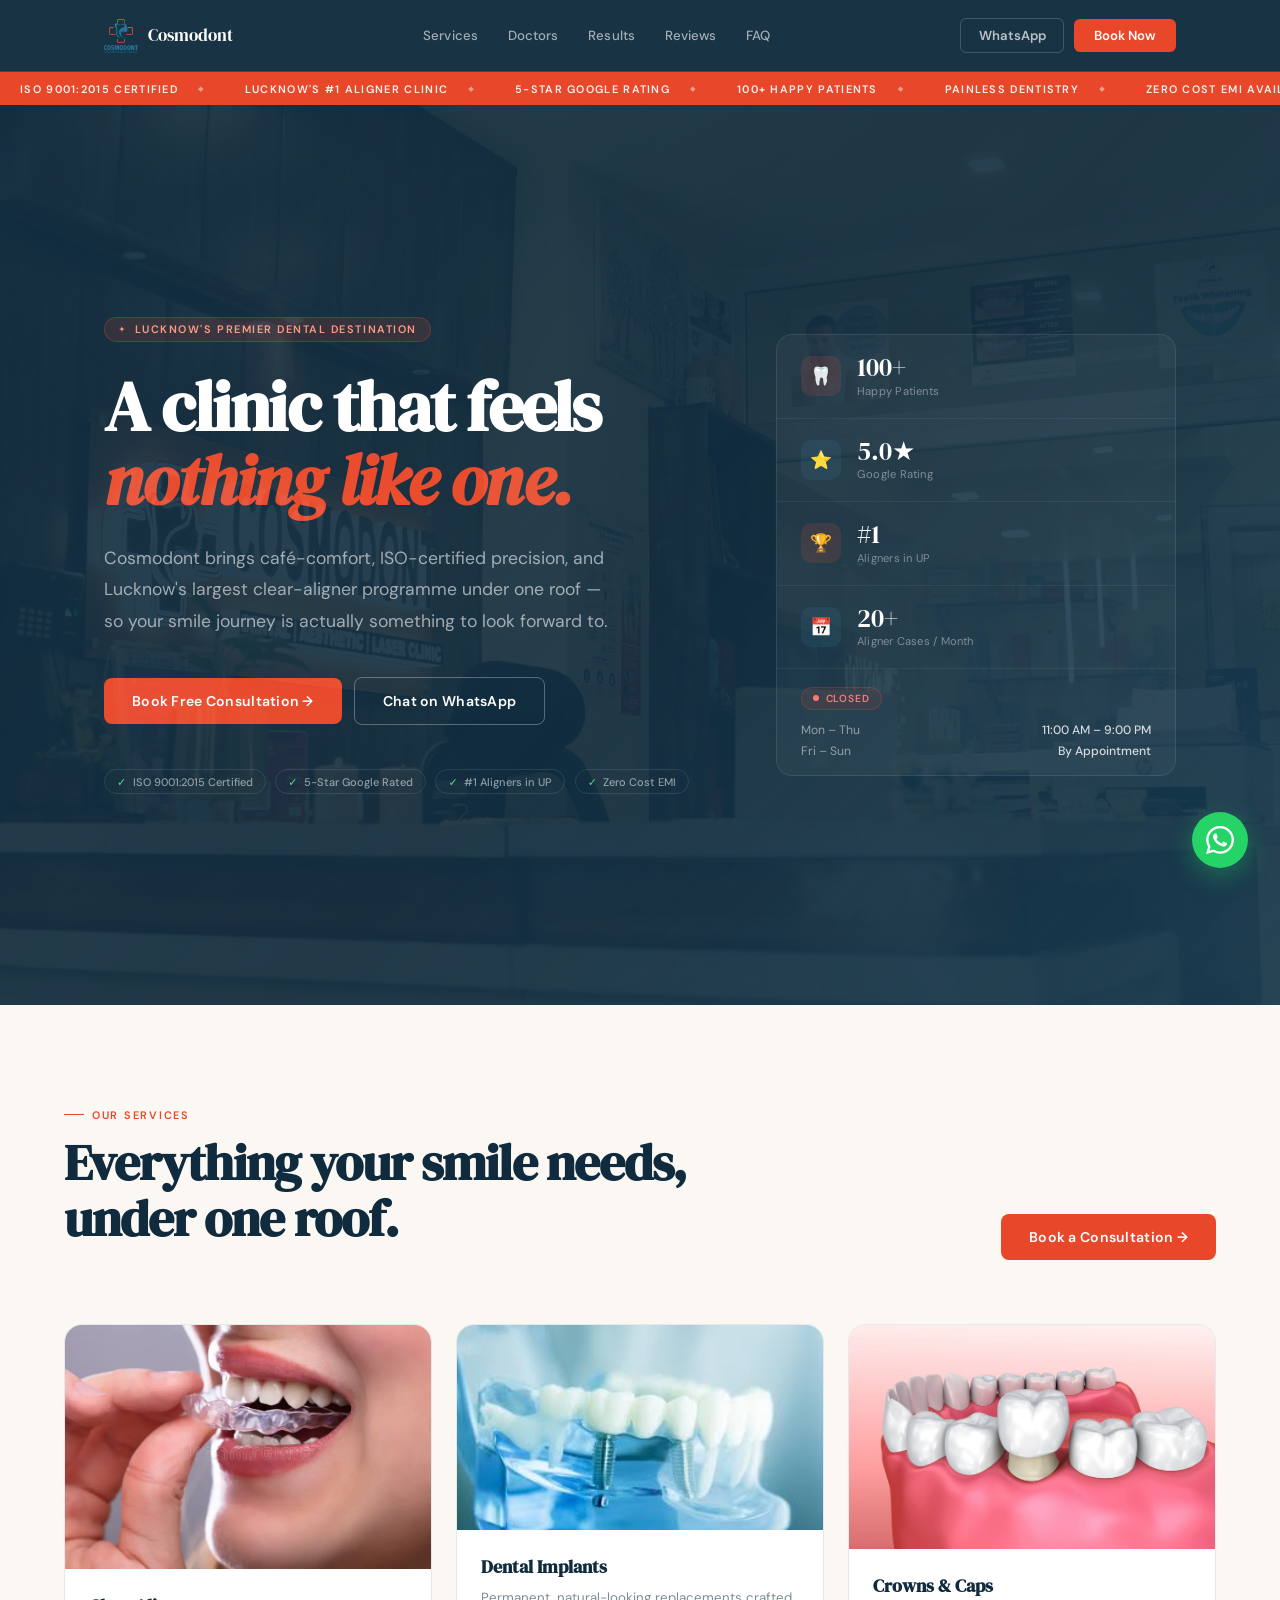
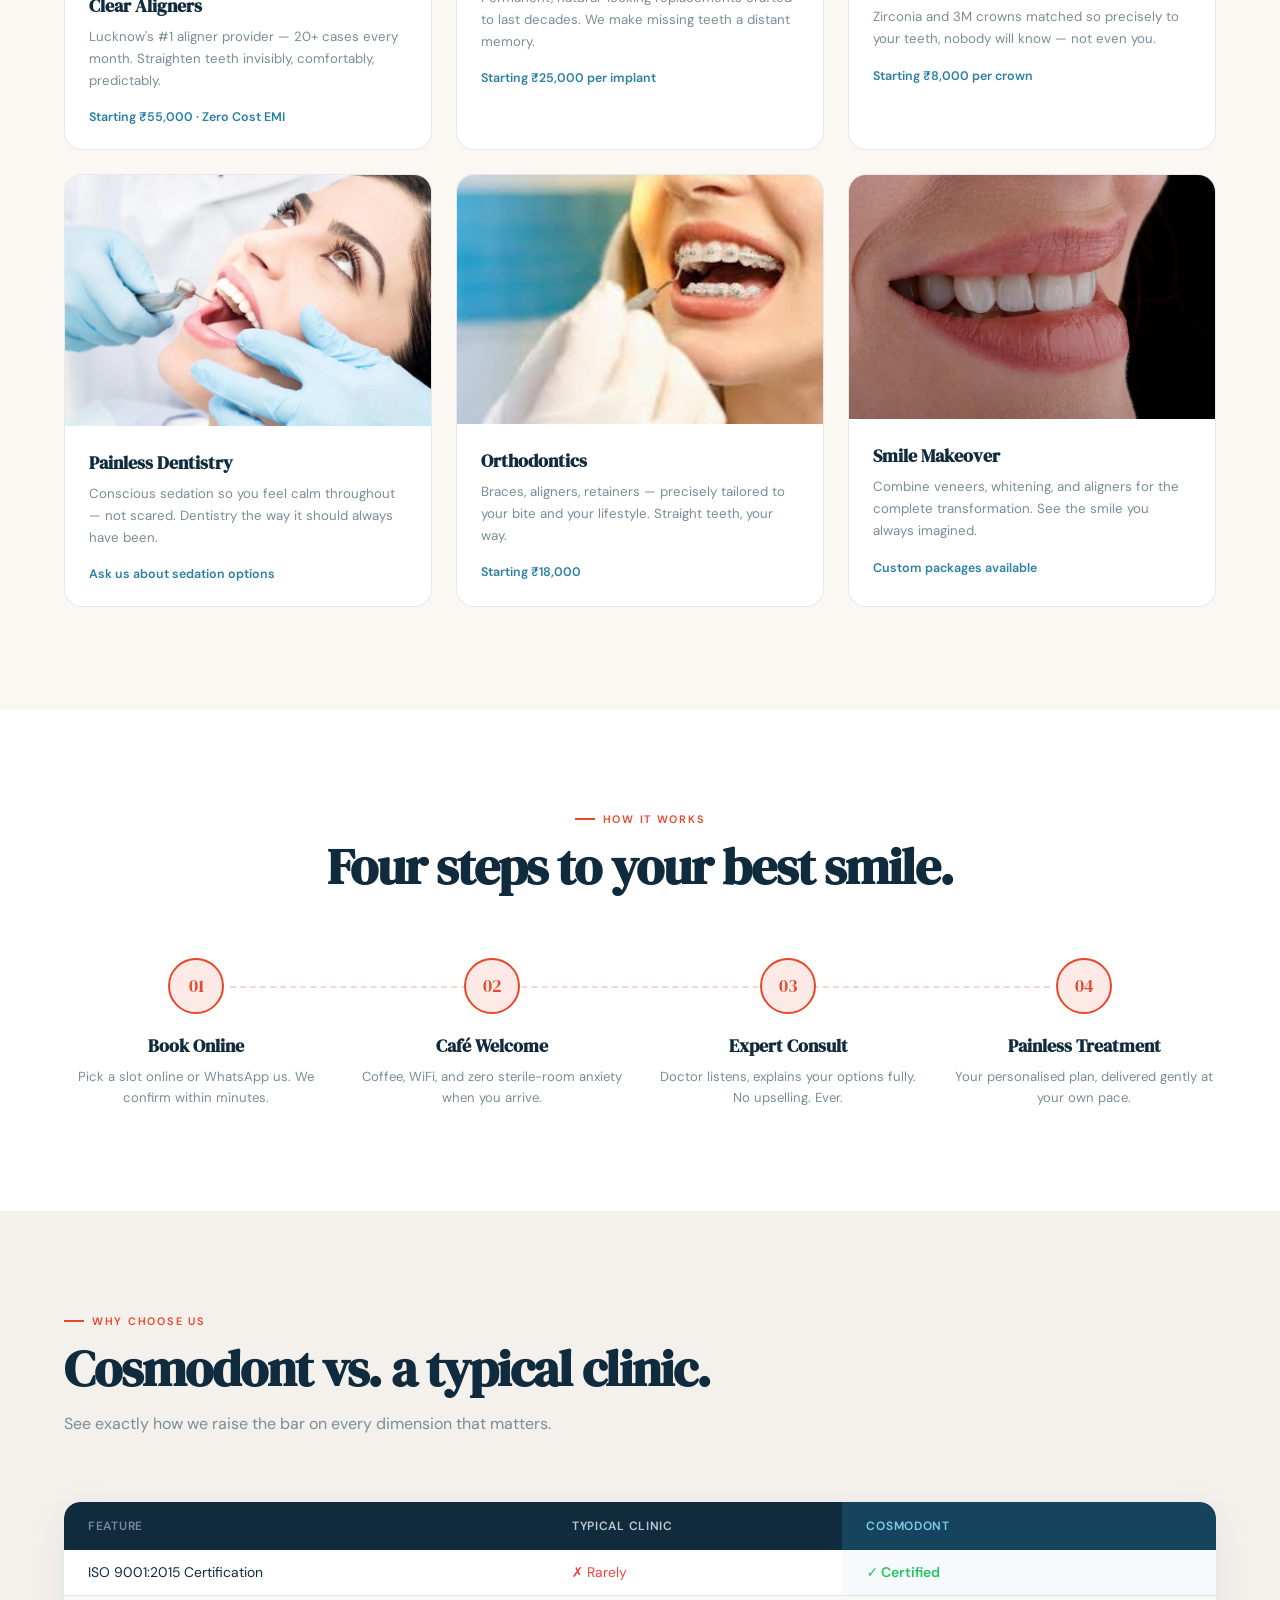
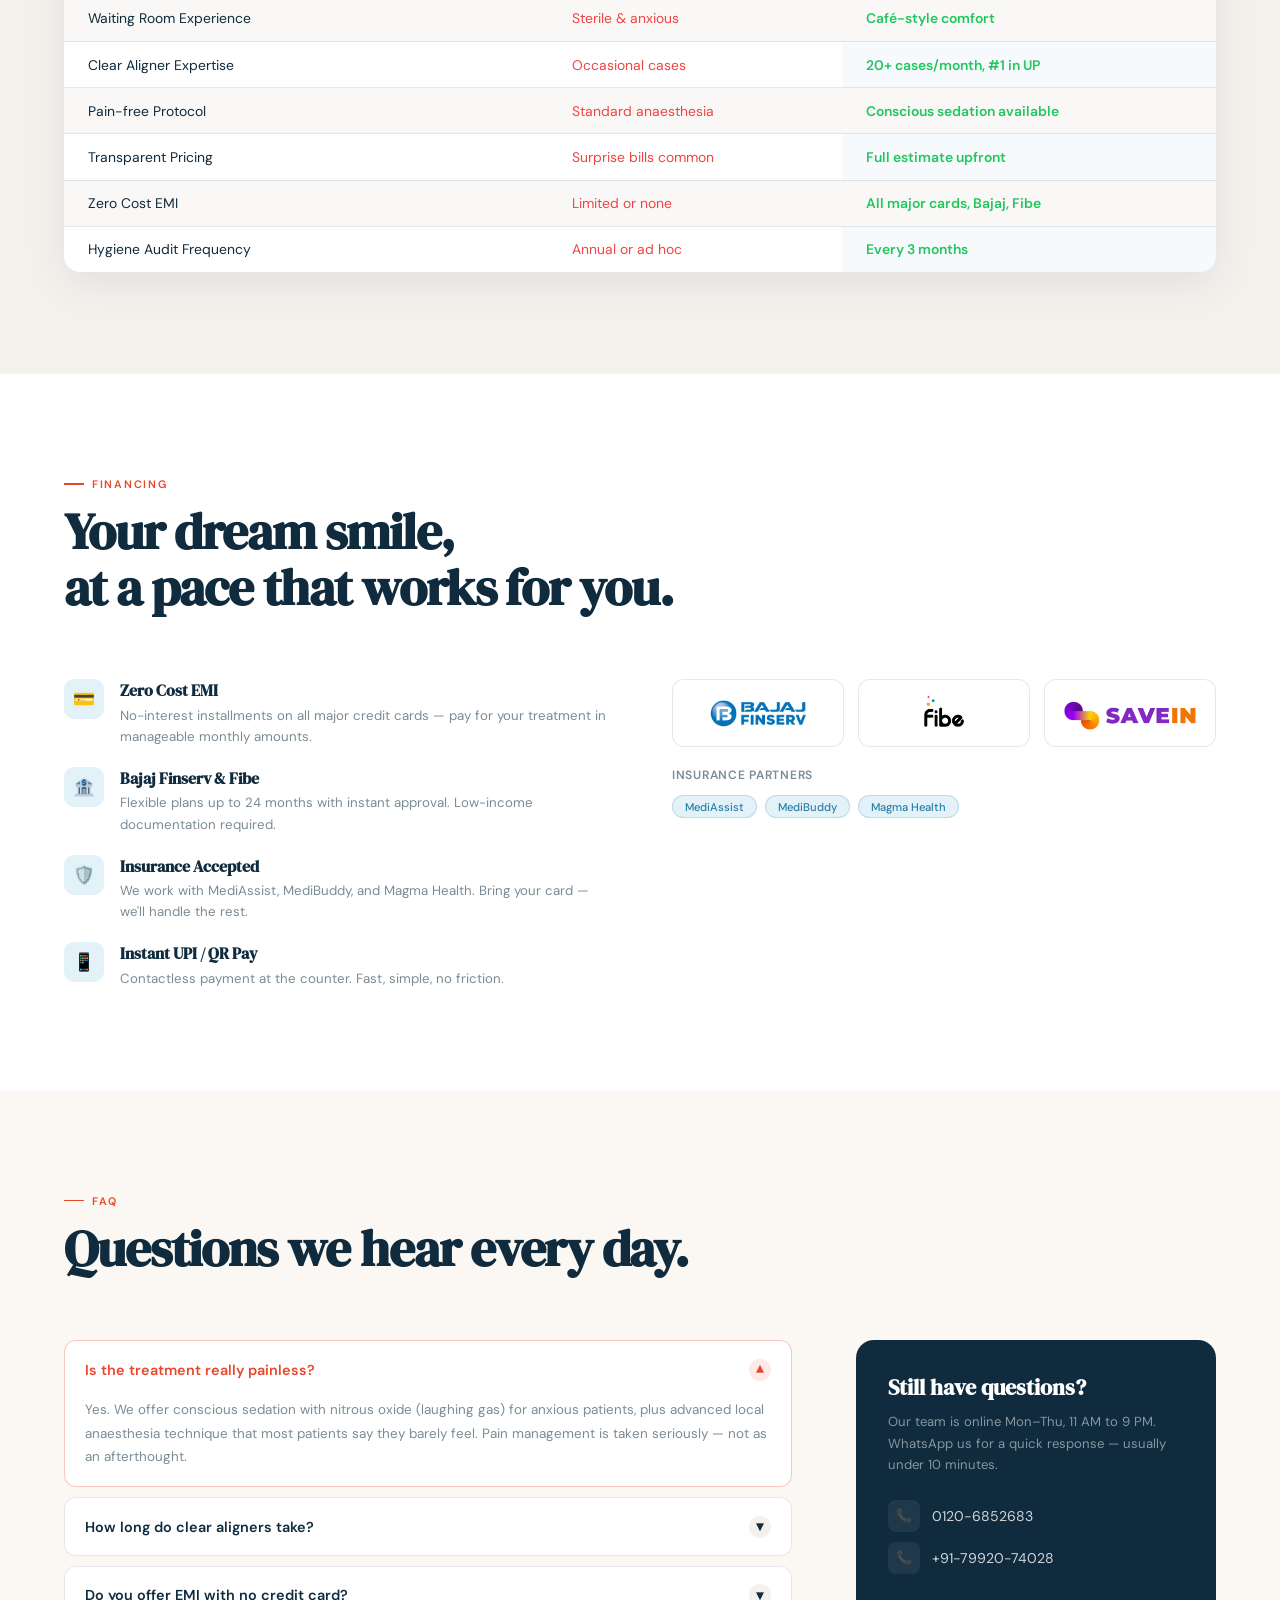
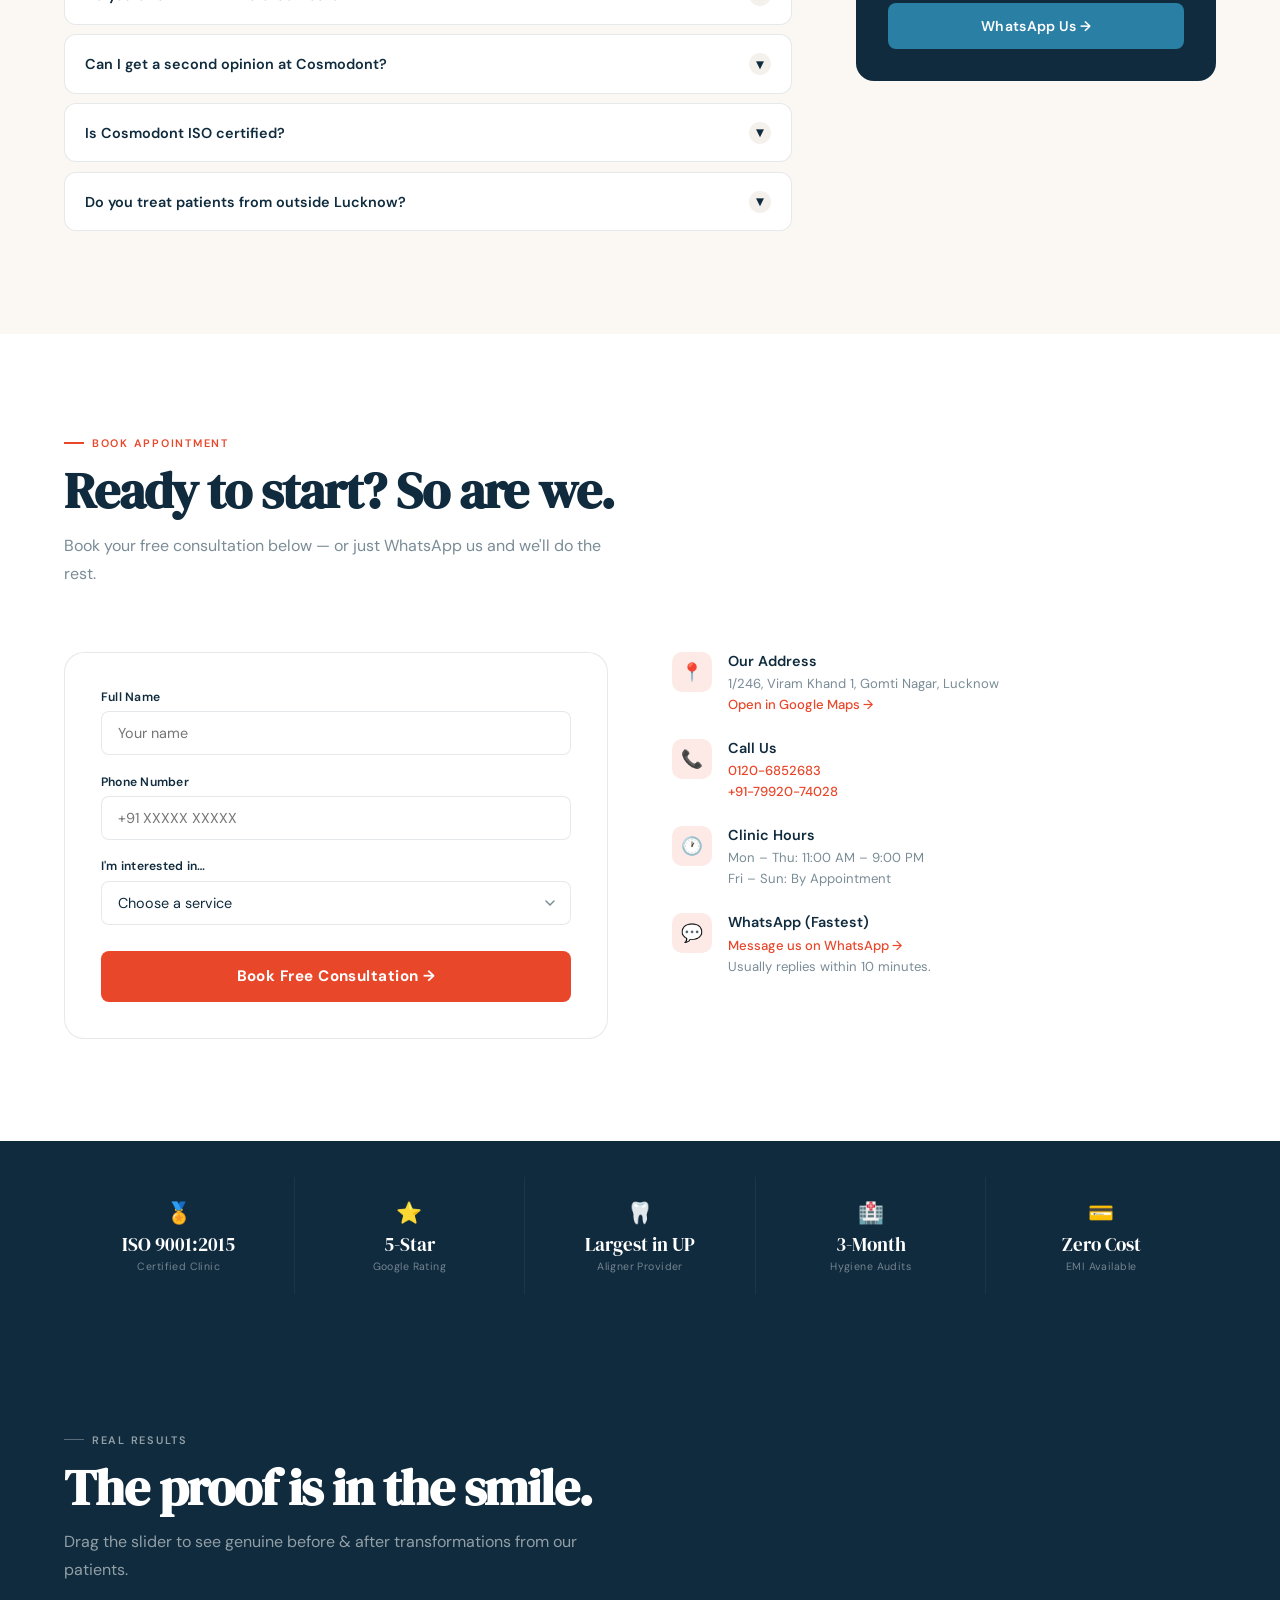
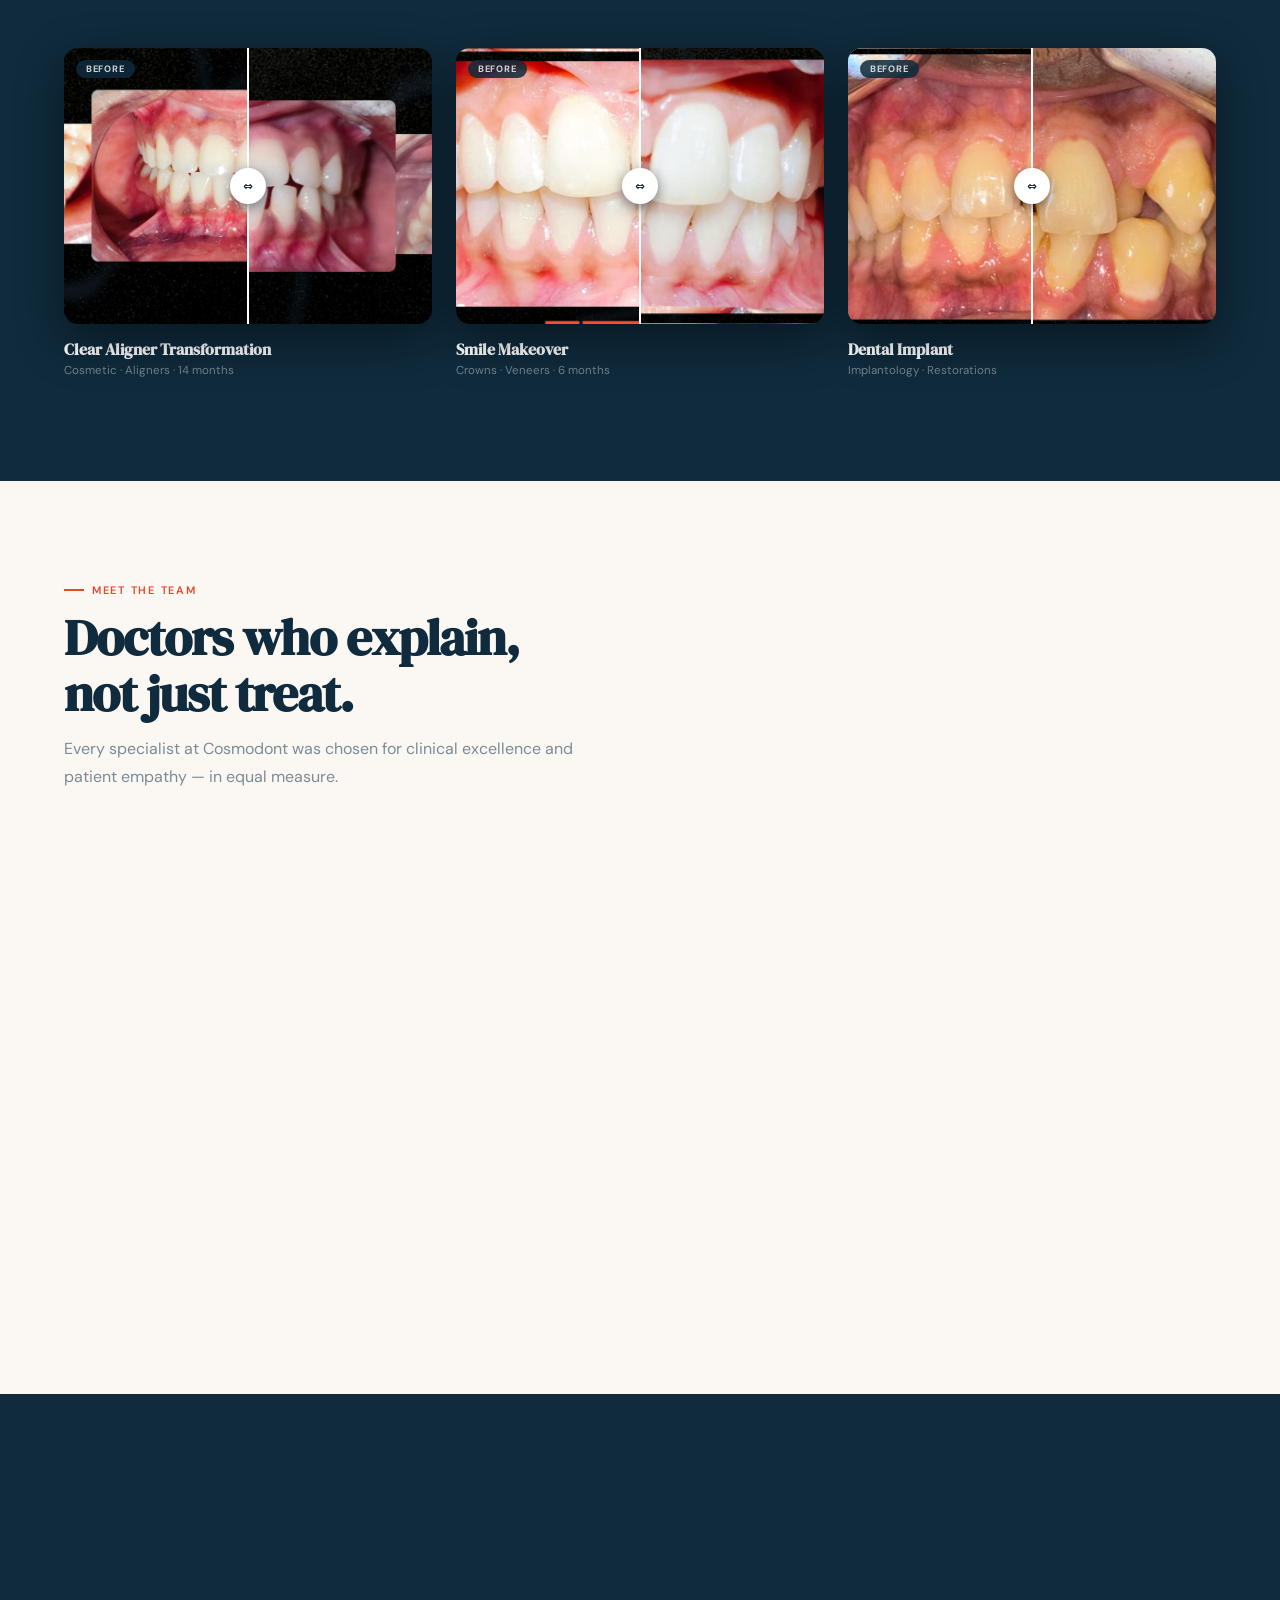
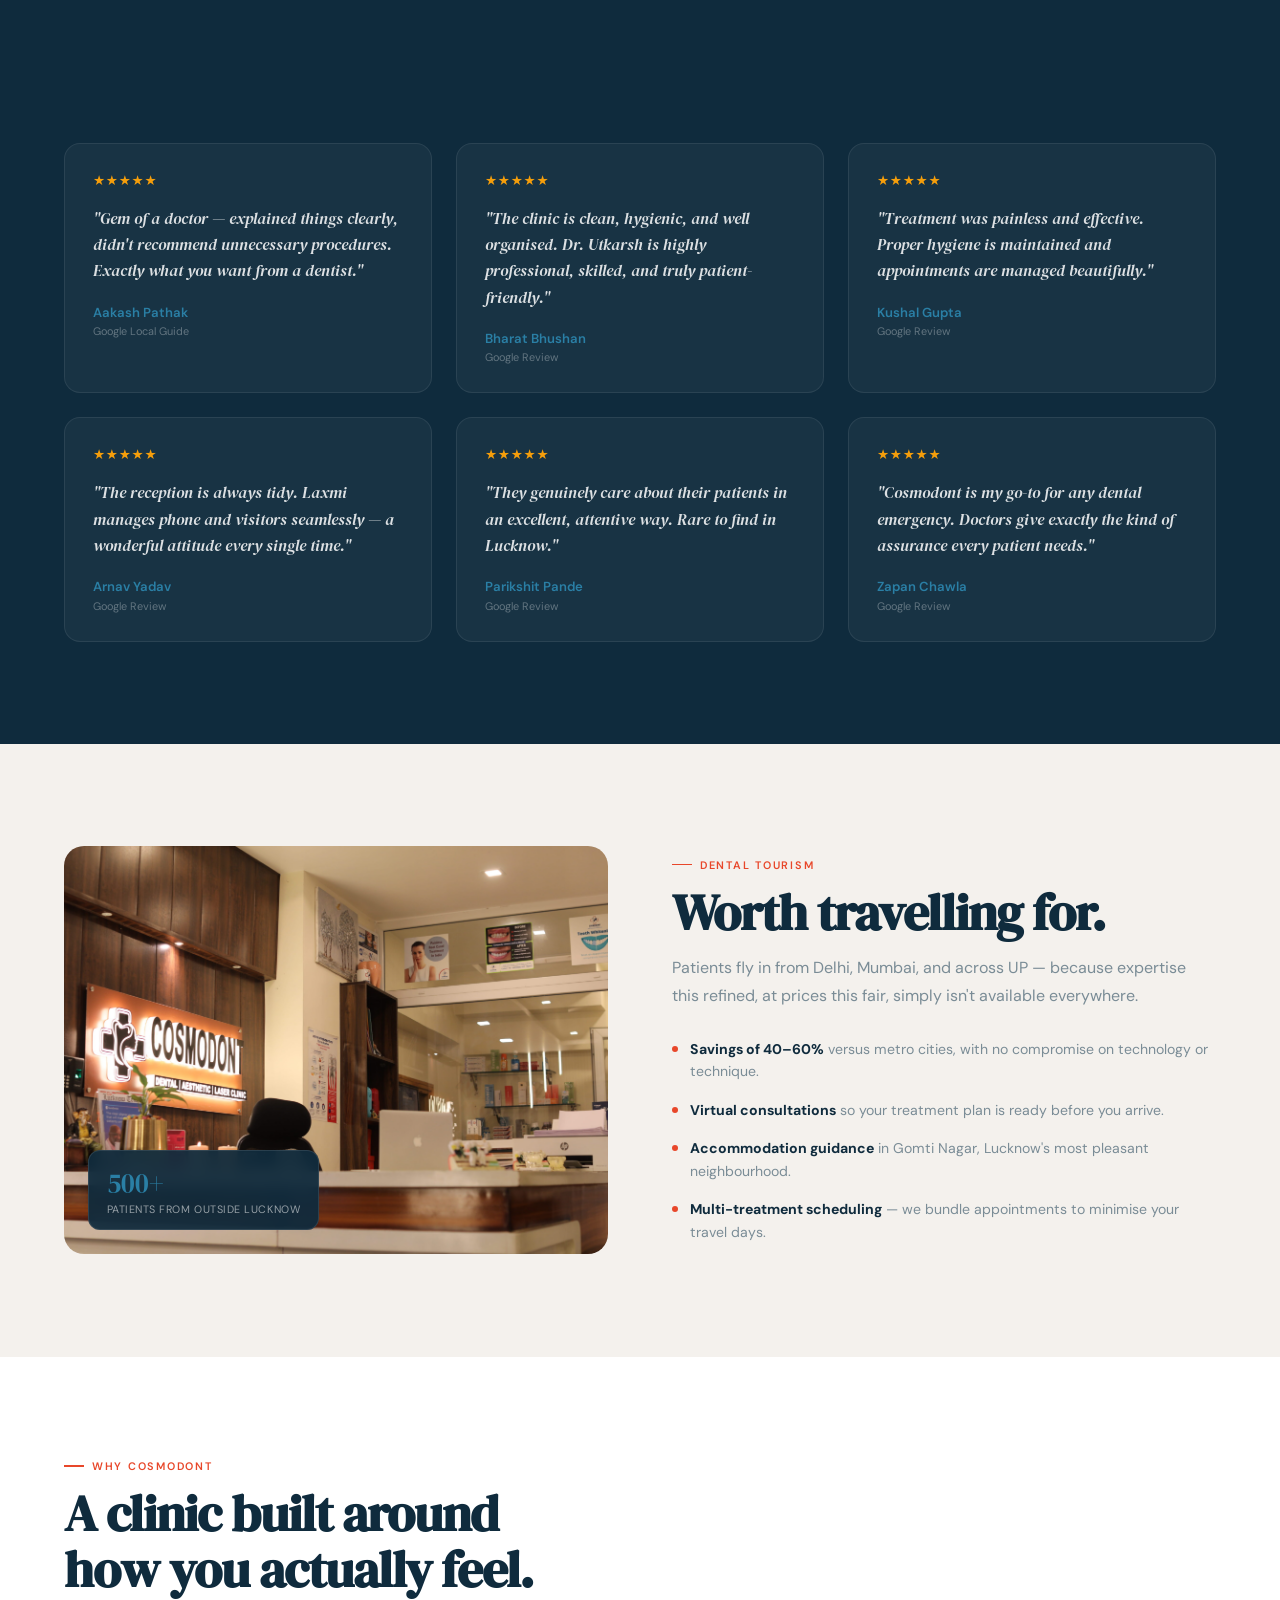
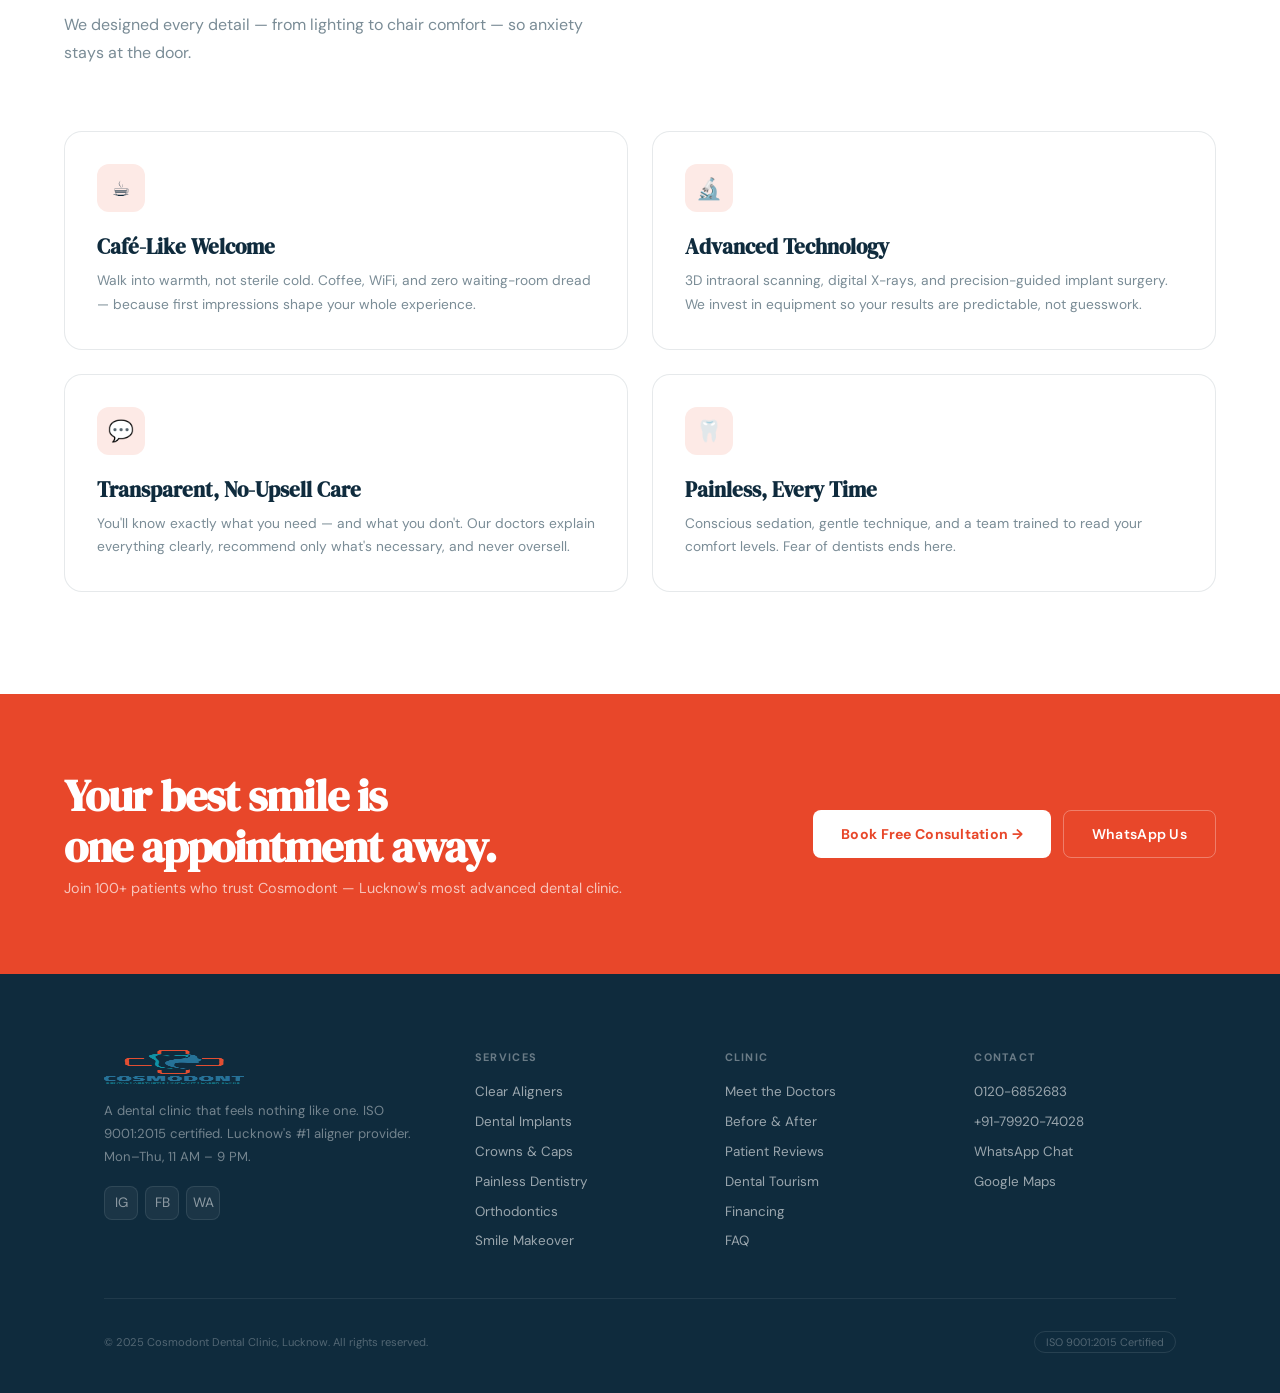
==== bleeding-edge/index.html @ f10790e2 "feat: add bleeding edge theme option" ====
<!DOCTYPE html>
<html lang="en">
<head>
<meta charset="UTF-8">
<meta name="viewport" content="width=device-width, initial-scale=1.0">
<title>Cosmodont Dental Clinic — Premium Dental Care, Lucknow</title>
<meta name="description" content="Cosmodont Dental Clinic — Lucknow's #1 clear aligner provider. ISO 9001:2015 certified. Book a painless consultation today.">

<link rel="preconnect" href="https://fonts.googleapis.com">
<link rel="preconnect" href="https://fonts.gstatic.com" crossorigin>
<link href="https://fonts.googleapis.com/css2?family=DM+Serif+Display:ital@0;1&family=DM+Sans:ital,opsz,wght@0,9..40,300;0,9..40,400;0,9..40,500;0,9..40,600;0,9..40,700;1,9..40,400&display=swap" rel="stylesheet">

<style>
/* ═══════════════════════════════════════════════
   BLEEDING EDGE — CSS Design System
   Colors: Navy #0F2B3D · Red #E8472A · Teal #2A7FA5
   Fonts: DM Serif Display + DM Sans
   ═══════════════════════════════════════════════ */

/* ── Variables ───────────────────────────────── */
:root {
  --red:         #E8472A;
  --teal:        #2A7FA5;
  --navy:        #0F2B3D;
  --red-light:   #FDEAE6;
  --teal-light:  #E3F2F8;
  --white:       #FFFFFF;
  --cream:       #FBF8F4;
  --off:         #F4F1ED;
  --muted:       #7A8C96;
  --border:      rgba(15,43,61,0.1);
  --border-w:    rgba(255,255,255,0.12);

  --font-display: "DM Serif Display", Georgia, serif;
  --font-body:    "DM Sans", system-ui, sans-serif;

  --nav-h:    72px;
  --pad-x:    clamp(1.5rem, 5vw, 4.5rem);
  --pad-y:    clamp(4rem, 8vw, 7rem);
  --content:  1200px;
  --ease:     cubic-bezier(0.4, 0, 0.2, 1);
  --spring:   cubic-bezier(0.34, 1.56, 0.64, 1);
}

/* ── Reset ───────────────────────────────────── */
*, *::before, *::after { margin: 0; padding: 0; box-sizing: border-box; }
html { font-size: 16px; scroll-behavior: smooth; }
body {
  font-family: var(--font-body);
  color: var(--navy);
  background: var(--white);
  -webkit-font-smoothing: antialiased;
  -moz-osx-font-smoothing: grayscale;
  overflow-x: hidden;
}
img { max-width: 100%; height: auto; display: block; }
a { text-decoration: none; color: inherit; }
button { font-family: inherit; cursor: pointer; border: none; background: none; }
ul { list-style: none; }

/* ── Loader ──────────────────────────────────── */
#loader {
  position: fixed; inset: 0; z-index: 9999;
  background: var(--navy);
  display: flex; flex-direction: column; align-items: center; justify-content: center; gap: 1.5rem;
  transition: opacity 0.6s var(--ease), transform 0.6s var(--ease);
}
#loader.out { opacity: 0; transform: scale(0.96); pointer-events: none; }
.loader-logo { height: 52px; width: auto; }
.loader-progress {
  width: 140px; height: 2px;
  background: rgba(255,255,255,0.08); border-radius: 99px; overflow: hidden;
}
.loader-bar {
  height: 100%; width: 0; border-radius: 99px;
  background: linear-gradient(90deg, var(--teal), var(--red));
  animation: loaderFill 1.1s var(--ease) forwards;
}
.loader-text {
  font-size: 0.72rem; font-weight: 500; letter-spacing: 0.18em;
  text-transform: uppercase; color: rgba(255,255,255,0.35);
}
@keyframes loaderFill { to { width: 100%; } }

/* ── Custom Cursor (desktop only) ────────────── */
.cursor {
  width: 20px; height: 20px; border: 2px solid var(--red); border-radius: 50%;
  position: fixed; pointer-events: none; z-index: 10000;
  transform: translate(-50%,-50%);
  transition: width 0.2s, height 0.2s, background 0.2s, border-color 0.2s;
}
.cursor-dot {
  width: 4px; height: 4px; background: var(--red); border-radius: 50%;
  position: fixed; pointer-events: none; z-index: 10001;
  transform: translate(-50%,-50%); transition: transform 0.1s;
}
@media (hover: none) { .cursor, .cursor-dot { display: none; } }

/* ── Nav ─────────────────────────────────────── */
#navbar {
  position: fixed; top: 0; left: 0; right: 0; z-index: 1000;
  height: var(--nav-h);
  background: rgba(15,43,61,0.96);
  backdrop-filter: blur(16px); -webkit-backdrop-filter: blur(16px);
  border-bottom: 1px solid var(--border-w);
  transition: box-shadow 0.3s var(--ease);
}
#navbar.scrolled { box-shadow: 0 8px 32px rgba(15,43,61,0.4); }
.nav-inner {
  max-width: var(--content); margin: 0 auto;
  height: 100%; padding: 0 var(--pad-x);
  display: flex; align-items: center; justify-content: space-between; gap: 2rem;
}
.nav-logo { display: flex; align-items: center; gap: 0.65rem; flex-shrink: 0; }
.nav-logo img { height: 34px; width: auto; }
.nav-logo-name { font-family: var(--font-display); font-size: 1.05rem; color: var(--white); }
.nav-links { display: flex; align-items: center; gap: 0.15rem; }
.nav-links a {
  font-size: 0.83rem; font-weight: 500; color: rgba(255,255,255,0.6);
  padding: 0.45rem 0.85rem; border-radius: 6px; letter-spacing: 0.01em;
  transition: color 0.2s, background 0.2s;
}
.nav-links a:hover { color: var(--white); background: rgba(255,255,255,0.07); }
.nav-actions { display: flex; align-items: center; gap: 0.6rem; flex-shrink: 0; }
.btn-ghost-nav {
  font-size: 0.82rem; font-weight: 600; color: rgba(255,255,255,0.7);
  padding: 0.48rem 1.1rem; border-radius: 6px;
  border: 1px solid rgba(255,255,255,0.18);
  transition: color 0.2s, background 0.2s;
}
.btn-ghost-nav:hover { color: var(--white); background: rgba(255,255,255,0.07); }
.btn-red-nav {
  font-size: 0.82rem; font-weight: 600; color: var(--white);
  padding: 0.48rem 1.25rem; border-radius: 6px;
  background: var(--red); transition: background 0.2s, transform 0.2s;
}
.btn-red-nav:hover { background: #d63d22; transform: translateY(-1px); }
.nav-burger {
  display: none; flex-direction: column; gap: 5px; padding: 6px; border-radius: 6px;
  cursor: pointer; transition: background 0.2s;
}
.nav-burger:hover { background: rgba(255,255,255,0.07); }
.nav-burger span {
  display: block; width: 22px; height: 2px; background: var(--white);
  border-radius: 99px; transition: transform 0.3s, opacity 0.3s;
}
/* Mobile nav overlay */
#nav-overlay {
  display: none; position: fixed; inset: 0; z-index: 998;
  background: var(--navy); flex-direction: column;
  align-items: center; justify-content: center; gap: 1.75rem;
  opacity: 0; transition: opacity 0.3s;
}
#nav-overlay.open { display: flex; opacity: 1; }
#nav-overlay a {
  font-family: var(--font-display); font-size: 2rem; color: rgba(255,255,255,0.8);
  transition: color 0.2s;
}
#nav-overlay a:hover { color: var(--red); }
#nav-overlay-close {
  margin-top: 0.5rem; color: rgba(255,255,255,0.35);
  font-size: 1.5rem; cursor: pointer; transition: color 0.2s;
}
#nav-overlay-close:hover { color: var(--white); }

/* ── Marquee ─────────────────────────────────── */
.marquee-strip {
  background: var(--red); padding: 0.6rem 0; overflow: hidden;
  margin-top: var(--nav-h);
}
.marquee-track {
  display: flex; white-space: nowrap;
  animation: marqueeScroll 32s linear infinite;
}
.marquee-track:hover { animation-play-state: paused; }
.marquee-item {
  display: inline-flex; align-items: center; gap: 1.25rem;
  padding: 0 1.25rem;
  font-size: 0.68rem; font-weight: 600; letter-spacing: 0.12em;
  text-transform: uppercase; color: rgba(255,255,255,0.92);
}
.marquee-item::after { content: '◆'; font-size: 0.45rem; opacity: 0.5; }
@keyframes marqueeScroll {
  from { transform: translateX(0); }
  to   { transform: translateX(-50%); }
}

/* ── Section helpers ─────────────────────────── */
.section { padding: var(--pad-y) var(--pad-x); }
.section-bg-cream  { background: var(--cream); }
.section-bg-off    { background: var(--off); }
.section-bg-navy   { background: var(--navy); }
.inner { max-width: var(--content); margin: 0 auto; }
.eyebrow {
  font-size: 0.68rem; font-weight: 600; letter-spacing: 0.16em;
  text-transform: uppercase; color: var(--red);
  display: flex; align-items: center; gap: 0.5rem; margin-bottom: 0.75rem;
}
.eyebrow::before { content: ''; display: block; width: 20px; height: 1.5px; background: var(--red); }
.eyebrow-white { color: rgba(255,255,255,0.55); }
.eyebrow-white::before { background: rgba(255,255,255,0.3); }
.section-h2 {
  font-family: var(--font-display);
  font-size: clamp(2rem, 4vw, 3.25rem);
  line-height: 1.1; letter-spacing: -0.02em; color: var(--navy);
  margin-bottom: 0.85rem;
}
.section-h2-white { color: var(--white); }
.section-sub {
  font-size: 1rem; color: var(--muted); line-height: 1.75; max-width: 560px;
}
.section-sub-white { color: rgba(255,255,255,0.55); }
.section-hd { margin-bottom: clamp(2.5rem, 5vw, 4rem); }
.section-hd-row {
  display: flex; align-items: flex-end; justify-content: space-between;
  gap: 2rem; margin-bottom: clamp(2.5rem, 5vw, 4rem);
}

/* ── Buttons ─────────────────────────────────── */
.btn {
  display: inline-flex; align-items: center; gap: 0.5rem;
  font-family: var(--font-body); font-size: 0.88rem;
  font-weight: 600; letter-spacing: 0.02em;
  padding: 0.875rem 1.75rem; border-radius: 8px; cursor: pointer;
  transition: all 0.25s var(--ease);
}
.btn-red  { background: var(--red); color: var(--white); }
.btn-red:hover  { background: #d63d22; transform: translateY(-2px); box-shadow: 0 12px 32px rgba(232,71,42,0.35); }
.btn-teal { background: var(--teal); color: var(--white); }
.btn-teal:hover { background: #236e91; transform: translateY(-2px); }
.btn-outline-w {
  border: 1.5px solid rgba(255,255,255,0.3); color: var(--white);
  background: transparent;
}
.btn-outline-w:hover { background: rgba(255,255,255,0.08); border-color: rgba(255,255,255,0.55); }
.btn-white { background: var(--white); color: var(--red); font-weight: 700; }
.btn-white:hover { background: var(--off); transform: translateY(-2px); }

/* ── Hero ────────────────────────────────────── */
.hero {
  min-height: 100vh; position: relative;
  background: var(--navy);
  display: flex; align-items: center; overflow: hidden;
}
.hero-video-wrap { position: absolute; inset: 0; overflow: hidden; }
.hero-overlay {
  position: absolute; inset: 0; z-index: 1; pointer-events: none;
  background: linear-gradient(135deg, rgba(15,43,61,0.95) 0%, rgba(15,43,61,0.7) 55%, rgba(42,127,165,0.15) 100%);
}
.hero-video-wrap video {
  position: absolute; inset: 0;
  width: 100%; height: 100%; object-fit: cover;
  z-index: 2;
  mix-blend-mode: screen;
  opacity: 0.10;
}
.hero-inner {
  max-width: var(--content); margin: 0 auto; width: 100%;
  padding: var(--pad-y) var(--pad-x);
  display: grid; grid-template-columns: 1fr 400px; gap: 4rem; align-items: center;
  position: relative; z-index: 1;
}
.hero-eyebrow {
  display: inline-flex; align-items: center; gap: 0.5rem;
  background: rgba(232,71,42,0.14); border: 1px solid rgba(232,71,42,0.3);
  color: #FF9680; font-size: 0.68rem; font-weight: 600;
  letter-spacing: 0.14em; text-transform: uppercase;
  padding: 0.28rem 0.85rem; border-radius: 99px; margin-bottom: 1.75rem;
}
.hero-eyebrow::before { content: '✦'; font-size: 0.5rem; }
.hero-h1 {
  font-family: var(--font-display);
  font-size: clamp(3rem, 5.5vw, 5.5rem);
  line-height: 1.06; letter-spacing: -0.025em; color: var(--white);
  margin-bottom: 1.5rem;
}
.hero-h1 em { font-style: italic; color: var(--red); }
.hero-sub {
  font-size: clamp(1rem, 1.4vw, 1.1rem); color: rgba(255,255,255,0.58);
  line-height: 1.78; margin-bottom: 2.5rem; max-width: 520px;
}
.hero-actions { display: flex; flex-wrap: wrap; gap: 0.75rem; align-items: center; margin-bottom: 2.75rem; }
.hero-trust { display: flex; flex-wrap: wrap; gap: 0.6rem; }
.trust-chip {
  display: inline-flex; align-items: center; gap: 0.4rem;
  font-size: 0.69rem; font-weight: 500; color: rgba(255,255,255,0.52);
  padding: 0.28rem 0.75rem; border: 1px solid rgba(255,255,255,0.1); border-radius: 99px;
}
.trust-chip::before { content: '✓'; color: #4ADE80; font-weight: 700; }

/* Hero stats panel */
.hero-panel {
  background: rgba(255,255,255,0.04); border: 1px solid rgba(255,255,255,0.09);
  border-radius: 16px; overflow: hidden; backdrop-filter: blur(10px);
}
.stat-row {
  display: flex; align-items: center; gap: 1rem;
  padding: 1.25rem 1.5rem; transition: background 0.25s;
}
.stat-row:hover { background: rgba(255,255,255,0.04); }
.stat-row + .stat-row { border-top: 1px solid rgba(255,255,255,0.06); }
.stat-icon {
  width: 40px; height: 40px; border-radius: 10px; flex-shrink: 0;
  display: flex; align-items: center; justify-content: center; font-size: 1.1rem;
}
.si-red  { background: rgba(232,71,42,0.14); }
.si-teal { background: rgba(42,127,165,0.14); }
.stat-val {
  font-family: var(--font-display); font-size: 1.6rem;
  color: var(--white); line-height: 1;
}
.stat-lbl { font-size: 0.7rem; color: rgba(255,255,255,0.42); letter-spacing: 0.02em; margin-top: 0.18rem; }

/* Open badge */
.open-badge {
  display: inline-flex; align-items: center; gap: 0.4rem;
  font-size: 0.64rem; font-weight: 600; letter-spacing: 0.08em; text-transform: uppercase;
  padding: 0.25rem 0.7rem; border-radius: 99px;
}
.open-badge.open   { background: rgba(74,222,128,0.1);  color: #4ADE80; border: 1px solid rgba(74,222,128,0.2); }
.open-badge.closed { background: rgba(232,71,42,0.1);   color: #F87171; border: 1px solid rgba(232,71,42,0.2); }
.badge-dot { width: 6px; height: 6px; border-radius: 50%; flex-shrink: 0; }
.open   .badge-dot { background: #4ADE80; animation: blink 1.4s ease infinite; }
.closed .badge-dot { background: #F87171; }
@keyframes blink { 0%,100%{opacity:1} 50%{opacity:0.3} }

.hero-hours { padding: 1rem 1.5rem; border-top: 1px solid rgba(255,255,255,0.06); }
.hours-row { display: flex; justify-content: space-between; font-size: 0.76rem; margin-bottom: 0.35rem; }
.hours-row:last-child { margin-bottom: 0; }
.hours-days { color: rgba(255,255,255,0.5); }
.hours-time { color: rgba(255,255,255,0.8); font-weight: 500; }

@media (max-width: 1024px) {
  .hero-inner { grid-template-columns: 1fr; }
  .hero-panel { display: none; }
}
@media (max-width: 768px) {
  .hero-inner { text-align: center; }
  .hero-actions { justify-content: center; }
  .hero-trust { justify-content: center; }
  .hero-video-wrap video { display: none; }
  .hero-overlay { background: rgba(15,43,61,0.97); }
}

/* ── Credentials strip ───────────────────────── */
.creds-strip { background: var(--navy); padding: 2.25rem var(--pad-x); }
.creds-row {
  max-width: var(--content); margin: 0 auto;
  display: grid; grid-template-columns: repeat(5, 1fr);
  border-radius: 14px; overflow: hidden;
  background: rgba(255,255,255,0.05);
  gap: 1px;
}
.cred-cell {
  background: rgba(15,43,61,0.9);
  padding: 1.35rem 1rem; text-align: center;
  transition: background 0.25s;
}
.cred-cell:hover { background: rgba(42,127,165,0.12); }
.cred-icon { font-size: 1.3rem; margin-bottom: 0.35rem; }
.cred-stat { font-family: var(--font-display); font-size: 1.2rem; color: var(--white); margin-bottom: 0.15rem; }
.cred-label { font-size: 0.66rem; color: rgba(255,255,255,0.42); letter-spacing: 0.04em; }
@media (max-width: 768px) { .creds-row { grid-template-columns: repeat(3, 1fr); } }
@media (max-width: 480px) { .creds-row { grid-template-columns: repeat(2, 1fr); } }

/* ── Differentiators ─────────────────────────── */
.diff-grid { display: grid; grid-template-columns: repeat(2, 1fr); gap: 1.5rem; }
.diff-card {
  background: var(--white); border: 1px solid var(--border);
  border-radius: 18px; padding: 2rem; position: relative; overflow: hidden;
  transition: transform 0.35s var(--spring), box-shadow 0.35s var(--ease), border-color 0.25s;
}
.diff-card::before {
  content: ''; position: absolute; top: 0; left: 0; right: 0; height: 3px;
  background: linear-gradient(90deg, var(--red), var(--teal));
  transform: scaleX(0); transform-origin: left; transition: transform 0.35s var(--ease);
}
.diff-card:hover { transform: translateY(-6px); box-shadow: 0 20px 48px rgba(15,43,61,0.09); border-color: rgba(15,43,61,0.18); }
.diff-card:hover::before { transform: scaleX(1); }
.diff-icon {
  width: 48px; height: 48px; border-radius: 12px; background: var(--red-light);
  display: flex; align-items: center; justify-content: center;
  font-size: 1.3rem; margin-bottom: 1.25rem;
  transition: background 0.25s;
}
.diff-card:hover .diff-icon { background: var(--teal-light); }
.diff-h3 { font-family: var(--font-display); font-size: 1.3rem; color: var(--navy); margin-bottom: 0.5rem; }
.diff-p  { font-size: 0.86rem; color: var(--muted); line-height: 1.72; }
@media (max-width: 768px) { .diff-grid { grid-template-columns: 1fr; } }

/* ── Services ────────────────────────────────── */
.svc-grid { display: grid; grid-template-columns: repeat(3, 1fr); gap: 1.5rem; }
.svc-card {
  background: var(--white); border: 1px solid var(--border); border-radius: 18px;
  overflow: hidden; display: flex; flex-direction: column;
  transition: transform 0.35s var(--spring), box-shadow 0.35s var(--ease);
}
.svc-card:hover { transform: translateY(-6px); box-shadow: 0 20px 48px rgba(15,43,61,0.1); }
.svc-thumb {
  height: 130px; position: relative; overflow: hidden;
  background: linear-gradient(135deg, var(--navy) 0%, var(--teal) 100%);
}
.svc-thumb::before {
  content: attr(data-emoji); position: absolute;
  top: 50%; left: 50%; transform: translate(-50%,-50%);
  font-size: 2.75rem; line-height: 1; z-index: 1;
}
.svc-thumb::after {
  content: ''; position: absolute;
  bottom: -24px; right: -24px; width: 80px; height: 80px;
  border-radius: 50%; background: rgba(232,71,42,0.18);
}
.svc-tag {
  position: absolute; top: 0.75rem; left: 0.75rem; z-index: 2;
  font-size: 0.6rem; font-weight: 700; letter-spacing: 0.1em; text-transform: uppercase;
  padding: 0.2rem 0.65rem; border-radius: 99px;
  background: rgba(232,71,42,0.9); color: var(--white);
}
.svc-body { padding: 1.5rem; flex: 1; }
.svc-name { font-family: var(--font-display); font-size: 1.15rem; color: var(--navy); margin-bottom: 0.5rem; }
.svc-desc { font-size: 0.83rem; color: var(--muted); line-height: 1.65; margin-bottom: 1.1rem; }
.svc-price { font-size: 0.78rem; font-weight: 600; color: var(--teal); }
@media (max-width: 1024px) { .svc-grid { grid-template-columns: repeat(2, 1fr); } }
@media (max-width: 640px)  { .svc-grid { grid-template-columns: 1fr; } }

/* ── Before / After ──────────────────────────── */
.ba-grid {
  display: grid; grid-template-columns: repeat(3, 1fr); gap: 1.5rem;
}
.ba-card { display: flex; flex-direction: column; gap: 0.85rem; }
.ba-slider-wrap {
  position: relative; border-radius: 14px; overflow: hidden;
  aspect-ratio: 4/3; cursor: ew-resize; user-select: none;
  background: rgba(255,255,255,0.04);
  box-shadow: 0 16px 48px rgba(0,0,0,0.45);
}
.ba-before, .ba-after { position: absolute; inset: 0; }
.ba-after { clip-path: inset(0 50% 0 0); }
.ba-before img, .ba-after img { width: 100%; height: 100%; object-fit: cover; }
.ba-label {
  position: absolute; top: 0.75rem; z-index: 3;
  font-size: 0.58rem; font-weight: 700; letter-spacing: 0.1em; text-transform: uppercase;
  padding: 0.18rem 0.6rem; border-radius: 99px;
}
.ba-before .ba-label { left:  0.75rem; background: rgba(15,43,61,0.85); color: rgba(255,255,255,0.8); }
.ba-after  .ba-label { right: 0.75rem; background: rgba(42,127,165,0.9); color: var(--white); }
.ba-handle {
  position: absolute; top: 0; bottom: 0; width: 2px; background: var(--white);
  left: 50%; transform: translateX(-50%); z-index: 10;
}
.ba-handle-btn {
  position: absolute; top: 50%; left: 50%;
  transform: translate(-50%,-50%);
  width: 36px; height: 36px; border-radius: 50%; background: var(--white);
  display: flex; align-items: center; justify-content: center;
  box-shadow: 0 4px 14px rgba(0,0,0,0.5); font-size: 0.72rem; color: var(--navy);
  font-weight: 700; pointer-events: none;
}
.ba-card-info h4 {
  font-family: var(--font-display); font-size: 1rem; color: var(--white); margin-bottom: 0.2rem;
}
.ba-card-info p { font-size: 0.72rem; color: rgba(255,255,255,0.42); }
@media (max-width: 900px) { .ba-grid { grid-template-columns: 1fr; max-width: 520px; margin: 0 auto; } }
@media (max-width: 600px) { .ba-grid { max-width: 100%; } }

/* ── Process ─────────────────────────────────── */
.process-grid {
  display: grid; grid-template-columns: repeat(4, 1fr);
  gap: 2rem; position: relative;
}
.process-grid::before {
  content: ''; position: absolute;
  top: 28px; left: calc(12.5% + 22px); right: calc(12.5% + 22px);
  height: 0; border-top: 2px dashed rgba(232,71,42,0.22); pointer-events: none;
}
.proc-step { text-align: center; }
.proc-num {
  width: 56px; height: 56px; border-radius: 50%;
  background: var(--red-light); border: 2px solid var(--red); color: var(--red);
  font-family: var(--font-display); font-size: 1.1rem;
  display: flex; align-items: center; justify-content: center;
  margin: 0 auto 1.25rem; position: relative; z-index: 1;
  transition: background 0.25s, color 0.25s, transform 0.3s var(--spring);
}
.proc-step:hover .proc-num { background: var(--red); color: var(--white); transform: scale(1.1); }
.proc-h3 { font-family: var(--font-display); font-size: 1.1rem; color: var(--navy); margin-bottom: 0.45rem; }
.proc-p  { font-size: 0.82rem; color: var(--muted); line-height: 1.65; }
@media (max-width: 900px) {
  .process-grid { grid-template-columns: repeat(2, 1fr); }
  .process-grid::before { display: none; }
}
@media (max-width: 480px) { .process-grid { grid-template-columns: 1fr; } }

/* ── Comparison table ────────────────────────── */
.compare-wrap { overflow-x: auto; border-radius: 16px; box-shadow: 0 12px 40px rgba(15,43,61,0.08); }
.compare-table { width: 100%; border-collapse: collapse; background: var(--white); border-radius: 16px; overflow: hidden; min-width: 560px; }
.compare-table thead tr { background: var(--navy); }
.compare-table th {
  padding: 1rem 1.5rem; text-align: left;
  font-size: 0.75rem; font-weight: 600; letter-spacing: 0.06em; text-transform: uppercase;
}
.compare-table th:first-child { color: rgba(255,255,255,0.45); width: 42%; }
.compare-table th:nth-child(2) { color: rgba(255,255,255,0.75); }
.compare-table th:nth-child(3) { background: rgba(42,127,165,0.3); color: #80CCEC; }
.compare-table td {
  padding: 0.85rem 1.5rem; font-size: 0.87rem; color: var(--navy);
  border-bottom: 1px solid var(--border);
}
.compare-table tbody tr:last-child td { border-bottom: none; }
.compare-table tbody tr:nth-child(even) td { background: rgba(244,241,237,0.5); }
.compare-table td:nth-child(2) { color: var(--muted); }
.compare-table td:nth-child(3) { background: rgba(42,127,165,0.04); color: var(--teal); font-weight: 600; }
.yes { color: #22C55E; } .no { color: #EF4444; }

/* ── Doctors ─────────────────────────────────── */
.doctors-grid { display: grid; grid-template-columns: repeat(3, 1fr); gap: 1.5rem; }
.doc-card {
  background: var(--white); border: 1px solid var(--border); border-radius: 20px;
  overflow: hidden; transition: transform 0.35s var(--spring), box-shadow 0.35s var(--ease);
}
.doc-card:hover { transform: translateY(-8px); box-shadow: 0 24px 64px rgba(15,43,61,0.12); }
.doc-img-wrap { height: 280px; overflow: hidden; position: relative; background: var(--navy); }
.doc-img-wrap img {
  width: 100%; height: 100%; object-fit: cover; object-position: top center;
  transition: transform 0.5s var(--ease), filter 0.5s;
}
.doc-card:hover .doc-img-wrap img { transform: scale(1.04); filter: brightness(0.82); }
.doc-quote-overlay {
  position: absolute; inset: 0;
  background: linear-gradient(to top, rgba(15,43,61,0.95) 0%, rgba(15,43,61,0.2) 60%, transparent 100%);
  display: flex; align-items: flex-end; padding: 1.5rem;
  opacity: 0; transition: opacity 0.35s;
}
.doc-card:hover .doc-quote-overlay { opacity: 1; }
.doc-quote-text {
  font-family: var(--font-display); font-size: 0.92rem;
  font-style: italic; color: rgba(255,255,255,0.9); line-height: 1.55;
}
.doc-quote-mobile {
  display: none; font-family: var(--font-display); font-size: 0.88rem;
  font-style: italic; color: var(--muted); line-height: 1.6;
  padding-top: 0.75rem; border-top: 1px solid var(--border); margin-top: 0.75rem;
}
.doc-body { padding: 1.5rem; }
.doc-name { font-family: var(--font-display); font-size: 1.2rem; color: var(--navy); margin-bottom: 0.2rem; }
.doc-role { font-size: 0.75rem; color: var(--teal); font-weight: 500; margin-bottom: 0.75rem; letter-spacing: 0.02em; }
.doc-tags { display: flex; flex-wrap: wrap; gap: 0.4rem; }
.doc-tag {
  font-size: 0.63rem; font-weight: 500; letter-spacing: 0.05em; text-transform: uppercase;
  padding: 0.2rem 0.65rem; border-radius: 99px;
  background: var(--teal-light); color: var(--teal); border: 1px solid rgba(42,127,165,0.2);
}
@media (max-width: 900px) { .doctors-grid { grid-template-columns: repeat(2, 1fr); } }
@media (max-width: 600px) {
  .doctors-grid { grid-template-columns: 1fr; }
  .doc-quote-overlay { display: none; }
  .doc-quote-mobile { display: block; }
}

/* ── Testimonials ────────────────────────────── */
.testi-grid { display: grid; grid-template-columns: repeat(3, 1fr); gap: 1.5rem; }
.testi-card {
  background: rgba(255,255,255,0.04); border: 1px solid rgba(255,255,255,0.08);
  border-radius: 16px; padding: 1.75rem;
  transition: border-color 0.25s, background 0.25s;
}
.testi-card:hover { border-color: rgba(255,255,255,0.15); background: rgba(255,255,255,0.07); }
.testi-stars { color: #F59E0B; font-size: 0.85rem; letter-spacing: 0.05em; margin-bottom: 1rem; }
.testi-text {
  font-family: var(--font-display); font-size: 1rem; font-style: italic;
  color: rgba(255,255,255,0.85); line-height: 1.65; margin-bottom: 1.25rem;
}
.testi-name { font-size: 0.82rem; font-weight: 600; color: var(--teal); }
.testi-via  { font-size: 0.68rem; color: rgba(255,255,255,0.32); margin-top: 0.2rem; }
.google-badge {
  display: inline-flex; align-items: center; gap: 0.5rem;
  background: rgba(255,255,255,0.05); border: 1px solid rgba(255,255,255,0.1);
  border-radius: 99px; padding: 0.32rem 0.9rem;
  font-size: 0.7rem; color: rgba(255,255,255,0.55); margin-bottom: 2rem;
}
.google-badge strong { color: var(--white); }
@media (max-width: 900px) { .testi-grid { grid-template-columns: repeat(2, 1fr); } }
@media (max-width: 600px)  { .testi-grid { grid-template-columns: 1fr; } }

/* ── Dental Tourism ──────────────────────────── */
.tourism-grid {
  display: grid; grid-template-columns: 1fr 1fr;
  gap: 4rem; align-items: center;
}
.tourism-img-wrap {
  border-radius: 20px; overflow: hidden; position: relative; aspect-ratio: 4/3;
}
.tourism-img-wrap img { width: 100%; height: 100%; object-fit: cover; }
.tourism-stat-chip {
  position: absolute; bottom: 1.5rem; left: 1.5rem;
  background: rgba(15,43,61,0.92); backdrop-filter: blur(8px);
  border: 1px solid rgba(255,255,255,0.1); border-radius: 12px;
  padding: 0.85rem 1.1rem;
}
.chip-val { font-family: var(--font-display); font-size: 1.7rem; color: var(--teal); }
.chip-lbl { font-size: 0.67rem; color: rgba(255,255,255,0.55); letter-spacing: 0.05em; text-transform: uppercase; }
.tourism-perks { display: flex; flex-direction: column; gap: 1rem; margin-top: 1.75rem; }
.perk { display: flex; align-items: flex-start; gap: 0.75rem; }
.perk-dot { width: 6px; height: 6px; border-radius: 50%; background: var(--red); margin-top: 0.5rem; flex-shrink: 0; }
.perk p { font-size: 0.88rem; color: var(--muted); line-height: 1.6; }
.perk strong { color: var(--navy); }
@media (max-width: 900px) { .tourism-grid { grid-template-columns: 1fr; } }

/* ── Financing ───────────────────────────────── */
.fin-grid { display: grid; grid-template-columns: 1fr 1fr; gap: 4rem; align-items: start; }
.fin-items { display: flex; flex-direction: column; gap: 1.25rem; }
.fin-item { display: flex; gap: 1rem; align-items: flex-start; }
.fin-icon {
  width: 40px; height: 40px; border-radius: 10px; background: var(--teal-light);
  display: flex; align-items: center; justify-content: center; font-size: 1.1rem; flex-shrink: 0;
}
.fin-text h4 { font-family: var(--font-display); font-size: 1rem; color: var(--navy); margin-bottom: 0.2rem; }
.fin-text p  { font-size: 0.83rem; color: var(--muted); line-height: 1.6; }
.partner-logos {
  display: grid; grid-template-columns: repeat(3, 1fr); gap: 0.85rem; margin-bottom: 1.25rem;
}
.partner-tile {
  background: var(--white); border: 1px solid var(--border); border-radius: 12px;
  padding: 0.9rem; height: 68px;
  display: flex; align-items: center; justify-content: center;
  transition: box-shadow 0.25s;
}
.partner-tile:hover { box-shadow: 0 8px 24px rgba(15,43,61,0.09); }
.partner-tile img { max-height: 34px; width: auto; object-fit: contain; }
.ins-chips { display: flex; flex-wrap: wrap; gap: 0.5rem; }
.ins-chip {
  font-size: 0.7rem; font-weight: 500; padding: 0.22rem 0.75rem;
  border-radius: 99px; background: var(--teal-light); color: var(--teal);
  border: 1px solid rgba(42,127,165,0.2);
}
@media (max-width: 900px) { .fin-grid { grid-template-columns: 1fr; } }

/* ── FAQ ─────────────────────────────────────── */
.faq-layout { display: grid; grid-template-columns: 1fr 360px; gap: 4rem; align-items: start; }
.faq-list { display: flex; flex-direction: column; gap: 0.6rem; }
.faq-item {
  background: var(--white); border: 1px solid var(--border); border-radius: 12px;
  overflow: hidden; transition: border-color 0.25s;
}
.faq-item.open { border-color: rgba(232,71,42,0.3); }
.faq-q {
  width: 100%; display: flex; align-items: center; justify-content: space-between; gap: 1rem;
  padding: 1.1rem 1.25rem; text-align: left;
  font-size: 0.9rem; font-weight: 600; color: var(--navy); background: none; border: none; cursor: pointer;
  transition: color 0.2s;
}
.faq-item.open .faq-q { color: var(--red); }
.faq-chevron {
  flex-shrink: 0; width: 22px; height: 22px; border-radius: 50%; background: var(--off);
  display: flex; align-items: center; justify-content: center;
  font-size: 0.65rem; transition: transform 0.3s var(--ease), background 0.25s;
}
.faq-item.open .faq-chevron { transform: rotate(180deg); background: var(--red-light); color: var(--red); }
.faq-a { max-height: 0; overflow: hidden; transition: max-height 0.4s var(--ease); }
.faq-item.open .faq-a { max-height: 300px; }
.faq-a-inner { padding: 0 1.25rem 1.1rem; font-size: 0.84rem; color: var(--muted); line-height: 1.75; }
.contact-box {
  background: var(--navy); border-radius: 18px; padding: 2rem;
  position: sticky; top: calc(var(--nav-h) + 1.5rem);
}
.contact-box h3 { font-family: var(--font-display); font-size: 1.4rem; color: var(--white); margin-bottom: 0.5rem; }
.contact-box p { font-size: 0.82rem; color: rgba(255,255,255,0.5); margin-bottom: 1.5rem; line-height: 1.65; }
.contact-phone {
  display: flex; align-items: center; gap: 0.75rem;
  color: rgba(255,255,255,0.8); font-size: 0.88rem; margin-bottom: 0.6rem;
  transition: color 0.2s;
}
.contact-phone:hover { color: var(--teal); }
.cph-icon {
  width: 32px; height: 32px; border-radius: 8px; background: rgba(255,255,255,0.07);
  display: flex; align-items: center; justify-content: center; font-size: 0.8rem;
}
.contact-box .btn { width: 100%; justify-content: center; margin-top: 1.25rem; }
@media (max-width: 900px) {
  .faq-layout { grid-template-columns: 1fr; }
  .contact-box { position: static; }
}

/* ── Booking ─────────────────────────────────── */
.booking-grid { display: grid; grid-template-columns: 1fr 1fr; gap: 4rem; align-items: start; }
.booking-card {
  background: var(--white); border: 1px solid var(--border); border-radius: 20px; padding: 2.25rem;
}
.form-group { margin-bottom: 1.15rem; }
.form-label { display: block; font-size: 0.76rem; font-weight: 600; color: var(--navy); letter-spacing: 0.02em; margin-bottom: 0.4rem; }
.form-input, .form-select {
  width: 100%; padding: 0.75rem 1rem; border: 1.5px solid var(--border);
  border-radius: 8px; font-family: var(--font-body); font-size: 0.9rem; color: var(--navy);
  background: var(--white); transition: border-color 0.2s, box-shadow 0.2s; appearance: none;
}
.form-input:focus, .form-select:focus {
  outline: none; border-color: var(--teal); box-shadow: 0 0 0 3px rgba(42,127,165,0.1);
}
.form-select {
  background-image: url("data:image/svg+xml,%3Csvg xmlns='http://www.w3.org/2000/svg' viewBox='0 0 16 16'%3E%3Cpath d='M4 6l4 4 4-4' stroke='%237A8C96' stroke-width='1.5' fill='none' stroke-linecap='round'/%3E%3C/svg%3E");
  background-repeat: no-repeat; background-position: right 0.75rem center; background-size: 16px; padding-right: 2.5rem;
}
.form-submit {
  width: 100%; padding: 0.95rem; border-radius: 8px;
  background: var(--red); color: var(--white);
  font-family: var(--font-body); font-size: 0.95rem; font-weight: 700; letter-spacing: 0.03em;
  border: none; cursor: pointer; margin-top: 0.5rem;
  transition: background 0.2s, transform 0.2s, box-shadow 0.2s;
}
.form-submit:hover { background: #d63d22; transform: translateY(-1px); box-shadow: 0 8px 24px rgba(232,71,42,0.3); }
.booking-info { display: flex; flex-direction: column; gap: 1.5rem; }
.binfo-item { display: flex; gap: 1rem; align-items: flex-start; }
.binfo-icon {
  width: 40px; height: 40px; border-radius: 10px; background: var(--red-light);
  display: flex; align-items: center; justify-content: center; font-size: 1.1rem; flex-shrink: 0;
}
.binfo-text h4 { font-size: 0.9rem; font-weight: 600; color: var(--navy); margin-bottom: 0.2rem; }
.binfo-text p  { font-size: 0.82rem; color: var(--muted); line-height: 1.6; }
.binfo-text a  { color: var(--red); font-weight: 500; transition: color 0.2s; }
.binfo-text a:hover { color: #d63d22; }
@media (max-width: 900px) { .booking-grid { grid-template-columns: 1fr; } }
@media (max-width: 480px) { .booking-card { padding: 1.5rem; } }

/* ── CTA Banner ──────────────────────────────── */
.cta-band { background: var(--red); padding: clamp(3.5rem, 6vw, 5.5rem) var(--pad-x); }
.cta-band-inner {
  max-width: var(--content); margin: 0 auto;
  display: flex; align-items: center; justify-content: space-between; gap: 2rem; flex-wrap: wrap;
}
.cta-h2 {
  font-family: var(--font-display); font-size: clamp(1.75rem, 3.5vw, 2.75rem);
  color: var(--white); line-height: 1.15; letter-spacing: -0.02em;
}
.cta-sub { font-size: 0.9rem; color: rgba(255,255,255,0.68); margin-top: 0.4rem; }
.cta-acts { display: flex; gap: 0.75rem; flex-wrap: wrap; flex-shrink: 0; }
@media (max-width: 768px) {
  .cta-band-inner { flex-direction: column; text-align: center; }
  .cta-acts { justify-content: center; }
}

/* ── Footer ──────────────────────────────────── */
.footer-wrap { background: var(--navy); }
.footer-inner {
  max-width: var(--content); margin: 0 auto;
  padding: clamp(4rem, 6vw, 6rem) var(--pad-x) 2.5rem;
}
.footer-grid {
  display: grid; grid-template-columns: 1.6fr 1fr 1fr 1fr;
  gap: 3rem; padding-bottom: 3rem;
  border-bottom: 1px solid rgba(255,255,255,0.07); margin-bottom: 2rem;
}
.f-brand img { height: 34px; margin-bottom: 1rem; }
.f-brand p { font-size: 0.82rem; color: rgba(255,255,255,0.42); line-height: 1.72; margin-bottom: 1.1rem; }
.f-social { display: flex; gap: 0.45rem; }
.soc-btn {
  width: 34px; height: 34px; border-radius: 8px;
  background: rgba(255,255,255,0.05); border: 1px solid rgba(255,255,255,0.09);
  display: flex; align-items: center; justify-content: center;
  font-size: 0.85rem; color: rgba(255,255,255,0.5); transition: background 0.2s, color 0.2s;
}
.soc-btn:hover { background: rgba(255,255,255,0.11); color: var(--white); }
.f-col h4 {
  font-size: 0.68rem; font-weight: 700; letter-spacing: 0.12em; text-transform: uppercase;
  color: rgba(255,255,255,0.38); margin-bottom: 1rem;
}
.f-col ul { display: flex; flex-direction: column; gap: 0.55rem; }
.f-col a { font-size: 0.84rem; color: rgba(255,255,255,0.58); transition: color 0.2s; }
.f-col a:hover { color: var(--white); }
.f-bottom {
  display: flex; align-items: center; justify-content: space-between; flex-wrap: wrap; gap: 0.5rem;
}
.f-copy { font-size: 0.7rem; color: rgba(255,255,255,0.28); }
.f-iso  { font-size: 0.68rem; color: rgba(255,255,255,0.28); padding: 0.18rem 0.7rem; border: 1px solid rgba(255,255,255,0.1); border-radius: 99px; }
@media (max-width: 900px) { .footer-grid { grid-template-columns: 1fr 1fr; } }
@media (max-width: 480px) { .footer-grid { grid-template-columns: 1fr; } }

/* ── WhatsApp FAB ────────────────────────────── */
.wa-fab {
  position: fixed; bottom: 2rem; right: 2rem; z-index: 900;
  width: 56px; height: 56px; border-radius: 50%;
  background: #25D366; display: flex; align-items: center; justify-content: center;
  box-shadow: 0 8px 24px rgba(37,211,102,0.35);
  transition: transform 0.3s var(--spring), box-shadow 0.3s;
  animation: fabPop 0.6s 1.8s var(--spring) both;
}
.wa-fab:hover { transform: scale(1.1); box-shadow: 0 12px 36px rgba(37,211,102,0.5); }
.wa-fab svg { width: 28px; height: 28px; fill: white; }
@keyframes fabPop {
  from { opacity: 0; transform: scale(0.4); }
  to   { opacity: 1; transform: scale(1); }
}

/* ── Scroll reveal ───────────────────────────── */
.reveal {
  opacity: 0; transform: translateY(28px);
  transition: opacity 0.65s var(--ease), transform 0.65s var(--ease);
}
.reveal.visible { opacity: 1; transform: none; }
.d1 { transition-delay: 0.08s; }
.d2 { transition-delay: 0.16s; }
.d3 { transition-delay: 0.24s; }
.d4 { transition-delay: 0.32s; }
.d5 { transition-delay: 0.40s; }
.d6 { transition-delay: 0.48s; }

/* ── Responsive baseline ─────────────────────── */
@media (max-width: 1024px) {
  .nav-links, .nav-actions { display: none; }
  .nav-burger { display: flex; }
}
@media (max-width: 768px) {
  .section-hd-row { flex-direction: column; align-items: flex-start; }
}
@media (prefers-reduced-motion: reduce) {
  *, *::before, *::after {
    animation-duration: 0.01ms !important;
    transition-duration: 0.01ms !important;
  }
}
</style>
</head>
<body>

<!-- Loader -->
<div id="loader" role="status" aria-label="Loading Cosmodont">
  <img src="../main-log.jpg" alt="Cosmodont" class="loader-logo" width="160" height="52" loading="eager">
  <div class="loader-progress"><div class="loader-bar"></div></div>
  <p class="loader-text">Where Smiles Are Crafted With Care</p>
</div>

<!-- Skip link -->
<a href="#main" style="position:absolute;left:-9999px;z-index:9999;padding:.5rem 1rem;background:var(--red);color:white;border-radius:0 0 8px 0;font-size:.85rem;font-family:var(--font-body)">Skip to main content</a>

<!-- ═══ NAV ═══ -->
<nav id="navbar" role="navigation" aria-label="Main navigation">
  <div class="nav-inner">
    <a href="#" class="nav-logo" aria-label="Cosmodont Dental Clinic">
      <img src="../main-log.jpg" alt="Cosmodont" width="34" height="34">
      <span class="nav-logo-name">Cosmodont</span>
    </a>
    <nav class="nav-links" aria-label="Site sections">
      <a href="#services">Services</a>
      <a href="#doctors">Doctors</a>
      <a href="#results">Results</a>
      <a href="#testimonials">Reviews</a>
      <a href="#faq">FAQ</a>
    </nav>
    <div class="nav-actions">
      <a href="https://wa.me/917992074028" target="_blank" rel="noopener" class="btn-ghost-nav">WhatsApp</a>
      <a href="#book" class="btn-red-nav">Book Now</a>
    </div>
    <button class="nav-burger" id="navBurger" aria-label="Open menu" aria-expanded="false">
      <span></span><span></span><span></span>
    </button>
  </div>
</nav>

<!-- Mobile nav overlay -->
<div id="nav-overlay" role="dialog" aria-label="Navigation">
  <a href="#services">Services</a>
  <a href="#doctors">Doctors</a>
  <a href="#results">Results</a>
  <a href="#testimonials">Reviews</a>
  <a href="#book">Book Now</a>
  <button id="nav-overlay-close" aria-label="Close menu">✕</button>
</div>

<main id="main">

<!-- ═══ MARQUEE ═══ -->
<div class="marquee-strip" role="marquee" aria-label="Clinic highlights">
  <div class="marquee-track">
    <span class="marquee-item">ISO 9001:2015 Certified</span>
    <span class="marquee-item">Lucknow's #1 Aligner Clinic</span>
    <span class="marquee-item">5-Star Google Rating</span>
    <span class="marquee-item">100+ Happy Patients</span>
    <span class="marquee-item">Painless Dentistry</span>
    <span class="marquee-item">Zero Cost EMI Available</span>
    <span class="marquee-item">Toothsi by makeO Partner</span>
    <span class="marquee-item">Advanced 3D Scanning</span>
    <span class="marquee-item">Dental Tourism Specialists</span>
    <!-- duplicate for seamless loop -->
    <span class="marquee-item">ISO 9001:2015 Certified</span>
    <span class="marquee-item">Lucknow's #1 Aligner Clinic</span>
    <span class="marquee-item">5-Star Google Rating</span>
    <span class="marquee-item">100+ Happy Patients</span>
    <span class="marquee-item">Painless Dentistry</span>
    <span class="marquee-item">Zero Cost EMI Available</span>
    <span class="marquee-item">Toothsi by makeO Partner</span>
    <span class="marquee-item">Advanced 3D Scanning</span>
    <span class="marquee-item">Dental Tourism Specialists</span>
  </div>
</div>

<!-- ═══ HERO ═══ -->
<section class="hero" id="hero" aria-label="Hero">
  <div class="hero-video-wrap">
    <div class="hero-overlay" aria-hidden="true"></div>
    <video autoplay muted loop playsinline preload="auto" poster="../reception.jpg">
      <source src="../cosmodont-video-wl.mp4" type="video/mp4">
    </video>
  </div>
  <div class="hero-inner">
    <!-- Left: copy -->
    <div class="hero-content">
      <div class="hero-eyebrow">Lucknow's Premier Dental Destination</div>
      <h1 class="hero-h1">
        A clinic that feels<br>
        <em>nothing like one.</em>
      </h1>
      <p class="hero-sub">
        Cosmodont brings café-comfort, ISO-certified precision, and Lucknow's
        largest clear-aligner programme under one roof — so your smile journey
        is actually something to look forward to.
      </p>
      <div class="hero-actions">
        <a href="#book" class="btn btn-red">Book Free Consultation →</a>
        <a href="https://wa.me/917992074028" target="_blank" rel="noopener" class="btn btn-outline-w">Chat on WhatsApp</a>
      </div>
      <div class="hero-trust">
        <span class="trust-chip">ISO 9001:2015 Certified</span>
        <span class="trust-chip">5-Star Google Rated</span>
        <span class="trust-chip">#1 Aligners in UP</span>
        <span class="trust-chip">Zero Cost EMI</span>
      </div>
    </div>
    <!-- Right: stats panel -->
    <aside class="hero-panel" aria-label="Clinic at a glance">
      <div class="stat-row">
        <div class="stat-icon si-red">🦷</div>
        <div>
          <div class="stat-val" data-counter="100" data-suffix="+">100+</div>
          <div class="stat-lbl">Happy Patients</div>
        </div>
      </div>
      <div class="stat-row">
        <div class="stat-icon si-teal">⭐</div>
        <div>
          <div class="stat-val" data-counter="5.0" data-suffix="★">5.0★</div>
          <div class="stat-lbl">Google Rating</div>
        </div>
      </div>
      <div class="stat-row">
        <div class="stat-icon si-red">🏆</div>
        <div>
          <div class="stat-val">#1</div>
          <div class="stat-lbl">Aligners in UP</div>
        </div>
      </div>
      <div class="stat-row">
        <div class="stat-icon si-teal">📅</div>
        <div>
          <div class="stat-val" data-counter="20" data-suffix="+">20+</div>
          <div class="stat-lbl">Aligner Cases / Month</div>
        </div>
      </div>
      <div class="hero-hours">
        <p id="openBadge" class="open-badge closed" style="margin-bottom:0.75rem">
          <span class="badge-dot"></span>Closed
        </p>
        <div class="hours-row">
          <span class="hours-days">Mon – Thu</span>
          <span class="hours-time">11:00 AM – 9:00 PM</span>
        </div>
        <div class="hours-row">
          <span class="hours-days">Fri – Sun</span>
          <span class="hours-time">By Appointment</span>
        </div>
      </div>
    </aside>
  </div>
</section>

<!-- ═══ SERVICES ═══ -->
<section class="section section-bg-cream" id="services" aria-labelledby="svc-heading">
  <div class="inner">
    <div class="section-hd-row reveal">
      <div>
        <p class="eyebrow">Our Services</p>
        <h2 class="section-h2" id="svc-heading">Everything your smile needs,<br>under one roof.</h2>
      </div>
      <a href="#book" class="btn btn-red" style="flex-shrink:0">Book a Consultation →</a>
    </div>
    <div class="svc-grid">
      <div class="svc-card reveal d1">
        <img src="../clear-aligners.jpg" alt="Clear Aligners">

        <div class="svc-body">
          <h3 class="svc-name">Clear Aligners</h3>
          <p class="svc-desc">Lucknow's #1 aligner provider — 20+ cases every month. Straighten teeth invisibly, comfortably, predictably.</p>
          <p class="svc-price">Starting ₹55,000 · Zero Cost EMI</p>
        </div>
      </div>
      <div class="svc-card reveal d2">
        <img src="../dental-implants.jpeg" alt="Clear Aligners">
        
        <div class="svc-body">
          <h3 class="svc-name">Dental Implants</h3>
          <p class="svc-desc">Permanent, natural-looking replacements crafted to last decades. We make missing teeth a distant memory.</p>
          <p class="svc-price">Starting ₹25,000 per implant</p>
        </div>
      </div>
      <div class="svc-card reveal d3">
        <img src="../crown-caps.jpg" alt="Clear Aligners">
        <div class="svc-body">
          <h3 class="svc-name">Crowns &amp; Caps</h3>
          <p class="svc-desc">Zirconia and 3M crowns matched so precisely to your teeth, nobody will know — not even you.</p>
          <p class="svc-price">Starting ₹8,000 per crown</p>
        </div>
      </div>
      <div class="svc-card reveal d4">
        <img src="../painless-dentistry.jpg" alt="Clear Aligners">
        <div class="svc-body">
          <h3 class="svc-name">Painless Dentistry</h3>
          <p class="svc-desc">Conscious sedation so you feel calm throughout — not scared. Dentistry the way it should always have been.</p>
          <p class="svc-price">Ask us about sedation options</p>
        </div>
      </div>
      <div class="svc-card reveal d5">
        <img src="../orthodontics.jpeg" alt="Clear Aligners">
        <div class="svc-body">
          <h3 class="svc-name">Orthodontics</h3>
          <p class="svc-desc">Braces, aligners, retainers — precisely tailored to your bite and your lifestyle. Straight teeth, your way.</p>
          <p class="svc-price">Starting ₹18,000</p>
        </div>
      </div>
      <div class="svc-card reveal d6">
        <img src="../smile-makeover.jpg" alt="Clear Aligners">
        <div class="svc-body">
          <h3 class="svc-name">Smile Makeover</h3>
          <p class="svc-desc">Combine veneers, whitening, and aligners for the complete transformation. See the smile you always imagined.</p>
          <p class="svc-price">Custom packages available</p>
        </div>
      </div>
    </div>
  </div>
</section>

<!-- ═══ PROCESS ═══ -->
<section class="section" id="process" aria-labelledby="proc-heading">
  <div class="inner">
    <div class="section-hd reveal" style="text-align:center">
      <p class="eyebrow" style="justify-content:center">How It Works</p>
      <h2 class="section-h2" id="proc-heading">Four steps to your best smile.</h2>
    </div>
    <div class="process-grid">
      <div class="proc-step reveal d1">
        <div class="proc-num">01</div>
        <h3 class="proc-h3">Book Online</h3>
        <p class="proc-p">Pick a slot online or WhatsApp us. We confirm within minutes.</p>
      </div>
      <div class="proc-step reveal d2">
        <div class="proc-num">02</div>
        <h3 class="proc-h3">Café Welcome</h3>
        <p class="proc-p">Coffee, WiFi, and zero sterile-room anxiety when you arrive.</p>
      </div>
      <div class="proc-step reveal d3">
        <div class="proc-num">03</div>
        <h3 class="proc-h3">Expert Consult</h3>
        <p class="proc-p">Doctor listens, explains your options fully. No upselling. Ever.</p>
      </div>
      <div class="proc-step reveal d4">
        <div class="proc-num">04</div>
        <h3 class="proc-h3">Painless Treatment</h3>
        <p class="proc-p">Your personalised plan, delivered gently at your own pace.</p>
      </div>
    </div>
  </div>
</section>

<!-- ═══ COMPARISON ═══ -->
<section class="section section-bg-off" id="comparison" aria-labelledby="cmp-heading">
  <div class="inner">
    <div class="section-hd reveal">
      <p class="eyebrow">Why Choose Us</p>
      <h2 class="section-h2" id="cmp-heading">Cosmodont vs. a typical clinic.</h2>
      <p class="section-sub">See exactly how we raise the bar on every dimension that matters.</p>
    </div>
    <div class="compare-wrap reveal">
      <table class="compare-table" role="table">
        <thead>
          <tr>
            <th scope="col">Feature</th>
            <th scope="col">Typical Clinic</th>
            <th scope="col">Cosmodont</th>
          </tr>
        </thead>
        <tbody>
          <tr><td>ISO 9001:2015 Certification</td><td><span class="no">✗ Rarely</span></td><td><span class="yes">✓ Certified</span></td></tr>
          <tr><td>Waiting Room Experience</td><td><span class="no">Sterile &amp; anxious</span></td><td><span class="yes">Café-style comfort</span></td></tr>
          <tr><td>Clear Aligner Expertise</td><td><span class="no">Occasional cases</span></td><td><span class="yes">20+ cases/month, #1 in UP</span></td></tr>
          <tr><td>Pain-free Protocol</td><td><span class="no">Standard anaesthesia</span></td><td><span class="yes">Conscious sedation available</span></td></tr>
          <tr><td>Transparent Pricing</td><td><span class="no">Surprise bills common</span></td><td><span class="yes">Full estimate upfront</span></td></tr>
          <tr><td>Zero Cost EMI</td><td><span class="no">Limited or none</span></td><td><span class="yes">All major cards, Bajaj, Fibe</span></td></tr>
          <tr><td>Hygiene Audit Frequency</td><td><span class="no">Annual or ad hoc</span></td><td><span class="yes">Every 3 months</span></td></tr>
        </tbody>
      </table>
    </div>
  </div>
</section>

<!-- ═══ FINANCING ═══ -->
<section class="section" id="financing" aria-labelledby="fin-heading">
  <div class="inner">
    <div class="section-hd reveal">
      <p class="eyebrow">Financing</p>
      <h2 class="section-h2" id="fin-heading">Your dream smile,<br>at a pace that works for you.</h2>
    </div>
    <div class="fin-grid">
      <div class="fin-items reveal">
        <div class="fin-item">
          <div class="fin-icon">💳</div>
          <div class="fin-text">
            <h4>Zero Cost EMI</h4>
            <p>No-interest installments on all major credit cards — pay for your treatment in manageable monthly amounts.</p>
          </div>
        </div>
        <div class="fin-item">
          <div class="fin-icon">🏦</div>
          <div class="fin-text">
            <h4>Bajaj Finserv &amp; Fibe</h4>
            <p>Flexible plans up to 24 months with instant approval. Low-income documentation required.</p>
          </div>
        </div>
        <div class="fin-item">
          <div class="fin-icon">🛡️</div>
          <div class="fin-text">
            <h4>Insurance Accepted</h4>
            <p>We work with MediAssist, MediBuddy, and Magma Health. Bring your card — we'll handle the rest.</p>
          </div>
        </div>
        <div class="fin-item">
          <div class="fin-icon">📱</div>
          <div class="fin-text">
            <h4>Instant UPI / QR Pay</h4>
            <p>Contactless payment at the counter. Fast, simple, no friction.</p>
          </div>
        </div>
      </div>
      <div class="reveal d2">
        <div class="partner-logos">
          <div class="partner-tile">
            <img src="../bajaj-fin-logo.jpg" alt="Bajaj Finserv" width="120" height="34" loading="lazy">
          </div>
          <div class="partner-tile">
            <img src="../fibe-logo.jpg" alt="Fibe" width="120" height="34" loading="lazy">
          </div>
          <div class="partner-tile">
            <img src="../save-in-logo.jpg" alt="SaveIN" width="120" height="34" loading="lazy">
          </div>
        </div>
        <p style="font-size:0.75rem;color:var(--muted);margin-bottom:0.75rem;font-weight:600;letter-spacing:0.06em;text-transform:uppercase;">Insurance Partners</p>
        <div class="ins-chips">
          <span class="ins-chip">MediAssist</span>
          <span class="ins-chip">MediBuddy</span>
          <span class="ins-chip">Magma Health</span>
        </div>
      </div>
    </div>
  </div>
</section>

<!-- ═══ FAQ ═══ -->
<section class="section section-bg-cream" id="faq" aria-labelledby="faq-heading">
  <div class="inner">
    <div class="section-hd reveal">
      <p class="eyebrow">FAQ</p>
      <h2 class="section-h2" id="faq-heading">Questions we hear every day.</h2>
    </div>
    <div class="faq-layout">
      <div class="faq-list reveal">

        <div class="faq-item open">
          <button class="faq-q" aria-expanded="true">
            Is the treatment really painless?
            <span class="faq-chevron">▼</span>
          </button>
          <div class="faq-a">
            <p class="faq-a-inner">Yes. We offer conscious sedation with nitrous oxide (laughing gas) for anxious patients, plus advanced local anaesthesia technique that most patients say they barely feel. Pain management is taken seriously — not as an afterthought.</p>
          </div>
        </div>

        <div class="faq-item">
          <button class="faq-q" aria-expanded="false">
            How long do clear aligners take?
            <span class="faq-chevron">▼</span>
          </button>
          <div class="faq-a">
            <p class="faq-a-inner">Most cases complete in 6–18 months depending on complexity. After your 3D scan, we'll show you a simulated end result before you commit to anything. You'll know exactly what to expect.</p>
          </div>
        </div>

        <div class="faq-item">
          <button class="faq-q" aria-expanded="false">
            Do you offer EMI with no credit card?
            <span class="faq-chevron">▼</span>
          </button>
          <div class="faq-a">
            <p class="faq-a-inner">Yes — through Bajaj Finserv and Fibe, we offer financing with minimal documentation. Approval is usually instant. Ask our front desk at your consultation.</p>
          </div>
        </div>

        <div class="faq-item">
          <button class="faq-q" aria-expanded="false">
            Can I get a second opinion at Cosmodont?
            <span class="faq-chevron">▼</span>
          </button>
          <div class="faq-a">
            <p class="faq-a-inner">Absolutely — we encourage it. Bring your X-rays and previous reports. Our doctors will give you an honest assessment without any pressure to proceed with us.</p>
          </div>
        </div>

        <div class="faq-item">
          <button class="faq-q" aria-expanded="false">
            Is Cosmodont ISO certified?
            <span class="faq-chevron">▼</span>
          </button>
          <div class="faq-a">
            <p class="faq-a-inner">Yes. We hold ISO 9001:2015 certification, which means our sterilisation, workflows, and patient safety protocols are independently audited every three months — not just annually.</p>
          </div>
        </div>

        <div class="faq-item">
          <button class="faq-q" aria-expanded="false">
            Do you treat patients from outside Lucknow?
            <span class="faq-chevron">▼</span>
          </button>
          <div class="faq-a">
            <p class="faq-a-inner">Yes — we actively welcome dental tourists from Delhi, Mumbai, and across UP. We offer virtual consultations before you travel, and we schedule treatments to minimise your trips.</p>
          </div>
        </div>

      </div>

      <!-- Sticky contact box -->
      <aside class="contact-box reveal d2">
        <h3>Still have questions?</h3>
        <p>Our team is online Mon–Thu, 11 AM to 9 PM. WhatsApp us for a quick response — usually under 10 minutes.</p>
        <a href="tel:01206852683" class="contact-phone">
          <span class="cph-icon">📞</span> 0120-6852683
        </a>
        <a href="tel:07992074028" class="contact-phone">
          <span class="cph-icon">📞</span> +91-79920-74028
        </a>
        <a href="https://wa.me/917992074028" target="_blank" rel="noopener" class="btn btn-teal">
          WhatsApp Us →
        </a>
      </aside>
    </div>
  </div>
</section>

<!-- ═══ BOOKING ═══ -->
<section class="section" id="book" aria-labelledby="book-heading">
  <div class="inner">
    <div class="section-hd reveal">
      <p class="eyebrow">Book Appointment</p>
      <h2 class="section-h2" id="book-heading">Ready to start? So are we.</h2>
      <p class="section-sub">Book your free consultation below — or just WhatsApp us and we'll do the rest.</p>
    </div>
    <div class="booking-grid">
      <div class="booking-card reveal">
        <form id="bookingForm" novalidate>
          <div class="form-group">
            <label class="form-label" for="f-name">Full Name</label>
            <input class="form-input" type="text" id="f-name" name="name" placeholder="Your name" required autocomplete="name">
          </div>
          <div class="form-group">
            <label class="form-label" for="f-phone">Phone Number</label>
            <input class="form-input" type="tel" id="f-phone" name="phone" placeholder="+91 XXXXX XXXXX" required autocomplete="tel">
          </div>
          <div class="form-group">
            <label class="form-label" for="f-service">I'm interested in…</label>
            <select class="form-select" id="f-service" name="service" required>
              <option value="" disabled selected>Choose a service</option>
              <option>Clear Aligners</option>
              <option>Dental Implants</option>
              <option>Crowns &amp; Caps</option>
              <option>Painless Dentistry</option>
              <option>Orthodontics</option>
              <option>Smile Makeover</option>
              <option>Not sure — need advice</option>
            </select>
          </div>
          <button type="submit" class="form-submit">Book Free Consultation →</button>
        </form>
      </div>
      <div class="booking-info reveal d2">
        <div class="binfo-item">
          <div class="binfo-icon">📍</div>
          <div class="binfo-text">
            <h4>Our Address</h4>
            <p>1/246, Viram Khand 1, Gomti Nagar, Lucknow<br>
            <a href="https://www.google.com/maps/place/Cosmodont+Dental+Clinic" target="_blank" rel="noopener">Open in Google Maps →</a></p>
          </div>
        </div>
        <div class="binfo-item">
          <div class="binfo-icon">📞</div>
          <div class="binfo-text">
            <h4>Call Us</h4>
            <p><a href="tel:01206852683">0120-6852683</a><br><a href="tel:07992074028">+91-79920-74028</a></p>
          </div>
        </div>
        <div class="binfo-item">
          <div class="binfo-icon">🕐</div>
          <div class="binfo-text">
            <h4>Clinic Hours</h4>
            <p>Mon – Thu: 11:00 AM – 9:00 PM<br>Fri – Sun: By Appointment</p>
          </div>
        </div>
        <div class="binfo-item">
          <div class="binfo-icon">💬</div>
          <div class="binfo-text">
            <h4>WhatsApp (Fastest)</h4>
            <p><a href="https://wa.me/917992074028" target="_blank" rel="noopener">Message us on WhatsApp →</a><br>Usually replies within 10 minutes.</p>
          </div>
        </div>
      </div>
    </div>
  </div>
</section>

<!-- ═══ CREDENTIALS STRIP ═══ -->
<div class="creds-strip" aria-label="Trust credentials">
  <div class="creds-row">
    <div class="cred-cell reveal">
      <div class="cred-icon">🏅</div>
      <div class="cred-stat">ISO 9001:2015</div>
      <div class="cred-label">Certified Clinic</div>
    </div>
    <div class="cred-cell reveal d1">
      <div class="cred-icon">⭐</div>
      <div class="cred-stat">5-Star</div>
      <div class="cred-label">Google Rating</div>
    </div>
    <div class="cred-cell reveal d2">
      <div class="cred-icon">🦷</div>
      <div class="cred-stat">Largest in UP</div>
      <div class="cred-label">Aligner Provider</div>
    </div>
    <div class="cred-cell reveal d3">
      <div class="cred-icon">🏥</div>
      <div class="cred-stat">3-Month</div>
      <div class="cred-label">Hygiene Audits</div>
    </div>
    <div class="cred-cell reveal d4">
      <div class="cred-icon">💳</div>
      <div class="cred-stat">Zero Cost</div>
      <div class="cred-label">EMI Available</div>
    </div>
  </div>
</div>

<!-- ═══ BEFORE / AFTER ═══ -->
<section class="section section-bg-navy" id="results" aria-labelledby="ba-heading">
  <div class="inner">
    <div class="section-hd reveal">
      <p class="eyebrow eyebrow-white">Real Results</p>
      <h2 class="section-h2 section-h2-white" id="ba-heading">The proof is in the smile.</h2>
      <p class="section-sub section-sub-white">Drag the slider to see genuine before & after transformations from our patients.</p>
    </div>
    <div class="ba-grid">

      <!-- Case 1 -->
      <div class="ba-card reveal d1">
        <div class="ba-slider-wrap" data-slider tabindex="0" role="img" aria-label="Clear Aligner Transformation slider">
          <div class="ba-before">
            <span class="ba-label">Before</span>
            <img src="../transformation-1-before.jpg" alt="Before — Clear Aligner" width="600" height="450" loading="lazy">
          </div>
          <div class="ba-after">
            <span class="ba-label">After</span>
            <img src="../transformation-1-after.jpg" alt="After — Clear Aligner" width="600" height="450" loading="lazy" style="filter:saturate(1.1) brightness(1.05)">
          </div>
          <div class="ba-handle"><div class="ba-handle-btn">⇔</div></div>
        </div>
        <div class="ba-card-info">
          <h4>Clear Aligner Transformation</h4>
          <p>Cosmetic · Aligners · 14 months</p>
        </div>
      </div>

      <!-- Case 2 -->
      <div class="ba-card reveal d2">
        <div class="ba-slider-wrap" data-slider tabindex="0" role="img" aria-label="Smile Makeover slider">
          <div class="ba-before">
            <span class="ba-label">Before</span>
            <img src="../transformation-2-before.jpg" alt="Before — Smile Makeover" width="600" height="450" loading="lazy">
          </div>
          <div class="ba-after">
            <span class="ba-label">After</span>
            <img src="../transformation-2-after.jpg" alt="After — Smile Makeover" width="600" height="450" loading="lazy" style="filter:saturate(1.1) brightness(1.05)">
          </div>
          <div class="ba-handle"><div class="ba-handle-btn">⇔</div></div>
        </div>
        <div class="ba-card-info">
          <h4>Smile Makeover</h4>
          <p>Crowns · Veneers · 6 months</p>
        </div>
      </div>

      <!-- Case 3 -->
      <div class="ba-card reveal d3">
        <div class="ba-slider-wrap" data-slider tabindex="0" role="img" aria-label="Dental Implant slider">
          <div class="ba-before">
            <span class="ba-label">Before</span>
            <img src="../transformation-3-before.jpg" alt="Before — Dental Implant" width="600" height="450" loading="lazy">
          </div>
          <div class="ba-after">
            <span class="ba-label">After</span>
            <img src="../transformation-3-after.jpg" alt="After — Dental Implant" width="600" height="450" loading="lazy" style="filter:saturate(1.1) brightness(1.05)">
          </div>
          <div class="ba-handle"><div class="ba-handle-btn">⇔</div></div>
        </div>
        <div class="ba-card-info">
          <h4>Dental Implant</h4>
          <p>Implantology · Restorations</p>
        </div>
      </div>

    </div>
  </div>
</section>

<!-- ═══ DOCTORS ═══ -->
<section class="section section-bg-cream" id="doctors" aria-labelledby="doc-heading">
  <div class="inner">
    <div class="section-hd reveal">
      <p class="eyebrow">Meet the Team</p>
      <h2 class="section-h2" id="doc-heading">Doctors who explain,<br>not just treat.</h2>
      <p class="section-sub">Every specialist at Cosmodont was chosen for clinical excellence and patient empathy — in equal measure.</p>
    </div>
    <div class="doctors-grid">

      <article class="doc-card reveal d1">
        <div class="doc-img-wrap">
          <img src="../Dr.-Utkarsh-Singh.jpg" alt="Dr. Utkarsh Singh" width="400" height="280" loading="lazy">
          <div class="doc-quote-overlay">
            <p class="doc-quote-text">"I believe in explaining everything first. A patient who understands their treatment trusts the process."</p>
          </div>
        </div>
        <div class="doc-body">
          <h3 class="doc-name">Dr. Utkarsh Singh</h3>
          <p class="doc-role">Co-Founder &amp; Chief Dental Surgeon</p>
          <div class="doc-tags">
            <span class="doc-tag">Periodontics</span>
            <span class="doc-tag">Implantology</span>
          </div>
          <p class="doc-quote-mobile">"I believe in explaining everything first. A patient who understands their treatment trusts the process."</p>
        </div>
      </article>

      <article class="doc-card reveal d2">
        <div class="doc-img-wrap">
          <img src="../Ananya.jpg" alt="Dr. Ananya Sharma" width="400" height="280" loading="lazy">
          <div class="doc-quote-overlay">
            <p class="doc-quote-text">"Every smile we restore changes how someone sees themselves."</p>
          </div>
        </div>
        <div class="doc-body">
          <h3 class="doc-name">Dr. Ananya Sharma</h3>
          <p class="doc-role">Co-Founder &amp; Chief Implant Surgeon</p>
          <div class="doc-tags">
            <span class="doc-tag">Implantology</span>
            <span class="doc-tag">Dental Surgery</span>
            <span class="doc-tag">Periodontology</span>
          </div>
          <p class="doc-quote-mobile">"Every smile we restore changes how someone sees themselves."</p>
        </div>
      </article>

      <article class="doc-card reveal d3">
        <div class="doc-img-wrap">
          <img src="../Abhinav.jpg" alt="Dr. Abhinav Srivastav" width="400" height="280" loading="lazy">
          <div class="doc-quote-overlay">
            <p class="doc-quote-text">"The best dental work is the kind nobody can tell you had done."</p>
          </div>
        </div>
        <div class="doc-body">
          <h3 class="doc-name">Dr. Abhinav Srivastav</h3>
          <p class="doc-role">Cosmetic Dentist &amp; Aligner Consultant</p>
          <div class="doc-tags">
            <span class="doc-tag">Cosmetic Dentistry</span>
            <span class="doc-tag">Aligners</span>
            <span class="doc-tag">Restorations</span>
          </div>
          <p class="doc-quote-mobile">"The best dental work is the kind nobody can tell you had done."</p>
        </div>
      </article>

    </div>
  </div>
</section>

<!-- ═══ TESTIMONIALS ═══ -->
<section class="section section-bg-navy" id="testimonials" aria-labelledby="testi-heading">
  <div class="inner">
    <div class="section-hd reveal">
      <div class="google-badge">
        ⭐ <strong>5.0</strong> &nbsp;·&nbsp; Google Reviews &nbsp;·&nbsp; 100+ patients
      </div>
      <p class="eyebrow eyebrow-white">Patient Stories</p>
      <h2 class="section-h2 section-h2-white" id="testi-heading">Straight from the chair.</h2>
      <p class="section-sub section-sub-white">Every review below is a real Google rating, unedited.</p>
    </div>
    <div class="testi-grid">

      <div class="testi-card reveal d1">
        <div class="testi-stars">★★★★★</div>
        <p class="testi-text">"Gem of a doctor — explained things clearly, didn't recommend unnecessary procedures. Exactly what you want from a dentist."</p>
        <p class="testi-name">Aakash Pathak</p>
        <p class="testi-via">Google Local Guide</p>
      </div>

      <div class="testi-card reveal d2">
        <div class="testi-stars">★★★★★</div>
        <p class="testi-text">"The clinic is clean, hygienic, and well organised. Dr. Utkarsh is highly professional, skilled, and truly patient-friendly."</p>
        <p class="testi-name">Bharat Bhushan</p>
        <p class="testi-via">Google Review</p>
      </div>

      <div class="testi-card reveal d3">
        <div class="testi-stars">★★★★★</div>
        <p class="testi-text">"Treatment was painless and effective. Proper hygiene is maintained and appointments are managed beautifully."</p>
        <p class="testi-name">Kushal Gupta</p>
        <p class="testi-via">Google Review</p>
      </div>

      <div class="testi-card reveal d4">
        <div class="testi-stars">★★★★★</div>
        <p class="testi-text">"The reception is always tidy. Laxmi manages phone and visitors seamlessly — a wonderful attitude every single time."</p>
        <p class="testi-name">Arnav Yadav</p>
        <p class="testi-via">Google Review</p>
      </div>

      <div class="testi-card reveal d5">
        <div class="testi-stars">★★★★★</div>
        <p class="testi-text">"They genuinely care about their patients in an excellent, attentive way. Rare to find in Lucknow."</p>
        <p class="testi-name">Parikshit Pande</p>
        <p class="testi-via">Google Review</p>
      </div>

      <div class="testi-card reveal d6">
        <div class="testi-stars">★★★★★</div>
        <p class="testi-text">"Cosmodont is my go-to for any dental emergency. Doctors give exactly the kind of assurance every patient needs."</p>
        <p class="testi-name">Zapan Chawla</p>
        <p class="testi-via">Google Review</p>
      </div>

    </div>
  </div>
</section>

<!-- ═══ DENTAL TOURISM ═══ -->
<section class="section section-bg-off" id="tourism" aria-labelledby="tour-heading">
  <div class="inner">
    <div class="tourism-grid">
      <div class="tourism-img-wrap reveal">
        <img src="../reception.jpg" alt="Cosmodont clinic interior" width="600" height="450" loading="lazy">
        <div class="tourism-stat-chip">
          <div class="chip-val">500+</div>
          <div class="chip-lbl">Patients from outside Lucknow</div>
        </div>
      </div>
      <div class="reveal d2">
        <p class="eyebrow">Dental Tourism</p>
        <h2 class="section-h2" id="tour-heading">Worth travelling for.</h2>
        <p class="section-sub">
          Patients fly in from Delhi, Mumbai, and across UP — because expertise this refined,
          at prices this fair, simply isn't available everywhere.
        </p>
        <div class="tourism-perks">
          <div class="perk"><div class="perk-dot"></div><p><strong>Savings of 40–60%</strong> versus metro cities, with no compromise on technology or technique.</p></div>
          <div class="perk"><div class="perk-dot"></div><p><strong>Virtual consultations</strong> so your treatment plan is ready before you arrive.</p></div>
          <div class="perk"><div class="perk-dot"></div><p><strong>Accommodation guidance</strong> in Gomti Nagar, Lucknow's most pleasant neighbourhood.</p></div>
          <div class="perk"><div class="perk-dot"></div><p><strong>Multi-treatment scheduling</strong> — we bundle appointments to minimise your travel days.</p></div>
        </div>
      </div>
    </div>
  </div>
</section>

<!-- ═══ DIFFERENTIATORS ═══ -->
<section class="section" id="why-us" aria-labelledby="diff-heading">
  <div class="inner">
    <div class="section-hd reveal">
      <p class="eyebrow">Why Cosmodont</p>
      <h2 class="section-h2" id="diff-heading">A clinic built around<br>how you actually feel.</h2>
      <p class="section-sub">We designed every detail — from lighting to chair comfort — so anxiety stays at the door.</p>
    </div>
    <div class="diff-grid">
      <div class="diff-card reveal d1">
        <div class="diff-icon">☕</div>
        <h3 class="diff-h3">Café-Like Welcome</h3>
        <p class="diff-p">Walk into warmth, not sterile cold. Coffee, WiFi, and zero waiting-room dread — because first impressions shape your whole experience.</p>
      </div>
      <div class="diff-card reveal d2">
        <div class="diff-icon">🔬</div>
        <h3 class="diff-h3">Advanced Technology</h3>
        <p class="diff-p">3D intraoral scanning, digital X-rays, and precision-guided implant surgery. We invest in equipment so your results are predictable, not guesswork.</p>
      </div>
      <div class="diff-card reveal d3">
        <div class="diff-icon">💬</div>
        <h3 class="diff-h3">Transparent, No-Upsell Care</h3>
        <p class="diff-p">You'll know exactly what you need — and what you don't. Our doctors explain everything clearly, recommend only what's necessary, and never oversell.</p>
      </div>
      <div class="diff-card reveal d4">
        <div class="diff-icon">🦷</div>
        <h3 class="diff-h3">Painless, Every Time</h3>
        <p class="diff-p">Conscious sedation, gentle technique, and a team trained to read your comfort levels. Fear of dentists ends here.</p>
      </div>
    </div>
  </div>
</section>

<!-- ═══ CTA BANNER ═══ -->
<div class="cta-band" aria-label="Call to action">
  <div class="cta-band-inner">
    <div>
      <h2 class="cta-h2">Your best smile is<br>one appointment away.</h2>
      <p class="cta-sub">Join 100+ patients who trust Cosmodont — Lucknow's most advanced dental clinic.</p>
    </div>
    <div class="cta-acts">
      <a href="#book" class="btn btn-white">Book Free Consultation →</a>
      <a href="https://wa.me/917992074028" target="_blank" rel="noopener" class="btn btn-outline-w">WhatsApp Us</a>
    </div>
  </div>
</div>

<!-- ═══ FOOTER ═══ -->
<footer class="footer-wrap" role="contentinfo">
  <div class="footer-inner">
    <div class="footer-grid">
      <div class="f-brand">
        <img src="../main-log.jpg" alt="Cosmodont Dental Clinic" width="140" height="40" loading="lazy">
        <p>A dental clinic that feels nothing like one. ISO 9001:2015 certified. Lucknow's #1 aligner provider. Mon–Thu, 11 AM – 9 PM.</p>
        <div class="f-social">
          <a href="https://www.instagram.com/cosmodont.dentalclinic/" target="_blank" rel="noopener" class="soc-btn" aria-label="Instagram">IG</a>
          <a href="https://facebook.com/profile.php?id=100090996710175" target="_blank" rel="noopener" class="soc-btn" aria-label="Facebook">FB</a>
          <a href="https://wa.me/917992074028" target="_blank" rel="noopener" class="soc-btn" aria-label="WhatsApp">WA</a>
        </div>
      </div>
      <div class="f-col">
        <h4>Services</h4>
        <ul>
          <li><a href="#services">Clear Aligners</a></li>
          <li><a href="#services">Dental Implants</a></li>
          <li><a href="#services">Crowns &amp; Caps</a></li>
          <li><a href="#services">Painless Dentistry</a></li>
          <li><a href="#services">Orthodontics</a></li>
          <li><a href="#services">Smile Makeover</a></li>
        </ul>
      </div>
      <div class="f-col">
        <h4>Clinic</h4>
        <ul>
          <li><a href="#doctors">Meet the Doctors</a></li>
          <li><a href="#results">Before &amp; After</a></li>
          <li><a href="#testimonials">Patient Reviews</a></li>
          <li><a href="#tourism">Dental Tourism</a></li>
          <li><a href="#financing">Financing</a></li>
          <li><a href="#faq">FAQ</a></li>
        </ul>
      </div>
      <div class="f-col">
        <h4>Contact</h4>
        <ul>
          <li><a href="tel:01206852683">0120-6852683</a></li>
          <li><a href="tel:07992074028">+91-79920-74028</a></li>
          <li><a href="https://wa.me/917992074028" target="_blank" rel="noopener">WhatsApp Chat</a></li>
          <li><a href="https://www.google.com/maps/place/Cosmodont+Dental+Clinic" target="_blank" rel="noopener">Google Maps</a></li>
        </ul>
      </div>
    </div>
    <div class="f-bottom">
      <p class="f-copy">© 2025 Cosmodont Dental Clinic, Lucknow. All rights reserved.</p>
      <span class="f-iso">ISO 9001:2015 Certified</span>
    </div>
  </div>
</footer>

</main>

<!-- WhatsApp FAB -->
<a href="https://wa.me/917992074028" target="_blank" rel="noopener"
   class="wa-fab" aria-label="Chat on WhatsApp">
  <svg viewBox="0 0 24 24" xmlns="http://www.w3.org/2000/svg">
    <path d="M17.472 14.382c-.297-.149-1.758-.867-2.03-.967-.273-.099-.471-.148-.67.15-.197.297-.767.966-.94 1.164-.173.199-.347.223-.644.075-.297-.15-1.255-.463-2.39-1.475-.883-.788-1.48-1.761-1.653-2.059-.173-.297-.018-.458.13-.606.134-.133.298-.347.446-.52.149-.174.198-.298.298-.497.099-.198.05-.371-.025-.52-.075-.149-.669-1.612-.916-2.207-.242-.579-.487-.5-.669-.51-.173-.008-.371-.01-.57-.01-.198 0-.52.074-.792.372-.272.297-1.04 1.016-1.04 2.479 0 1.462 1.065 2.875 1.213 3.074.149.198 2.096 3.2 5.077 4.487.709.306 1.262.489 1.694.625.712.227 1.36.195 1.871.118.571-.085 1.758-.719 2.006-1.413.248-.694.248-1.289.173-1.413-.074-.124-.272-.198-.57-.347m-5.421 7.403h-.004a9.87 9.87 0 01-5.031-1.378l-.361-.214-3.741.982.998-3.648-.235-.374a9.86 9.86 0 01-1.51-5.26c.001-5.45 4.436-9.884 9.888-9.884 2.64 0 5.122 1.03 6.988 2.898a9.825 9.825 0 012.893 6.994c-.003 5.45-4.437 9.884-9.885 9.884m8.413-18.297A11.815 11.815 0 0012.05 0C5.495 0 .16 5.335.157 11.892c0 2.096.547 4.142 1.588 5.945L.057 24l6.305-1.654a11.882 11.882 0 005.683 1.448h.005c6.554 0 11.89-5.335 11.893-11.893a11.821 11.821 0 00-3.48-8.413z"/>
  </svg>
</a>

<script>
/* ── Loader ──────────────────────────────────── */
(function () {
  const loader = document.getElementById('loader');
  const MIN = 1200;
  const start = Date.now();
  function hide() {
    const elapsed = Date.now() - start;
    const wait = Math.max(0, MIN - elapsed);
    setTimeout(() => {
      loader.classList.add('out');
      setTimeout(() => loader.remove(), 650);
    }, wait);
  }
  if (document.readyState === 'complete') hide();
  else window.addEventListener('load', hide);
}());

/* ── Custom cursor ───────────────────────────── */
(function () {
  const cur = document.getElementById('cursor');
  const dot = document.getElementById('cursorDot');
  if (!cur) return;
  let mx = 0, my = 0, cx = 0, cy = 0;
  document.addEventListener('mousemove', e => { mx = e.clientX; my = e.clientY; });
  function loop() {
    cx += (mx - cx) * 0.15; cy += (my - cy) * 0.15;
    cur.style.left = mx + 'px'; cur.style.top = my + 'px';
    dot.style.left = cx + 'px'; dot.style.top = cy + 'px';
    requestAnimationFrame(loop);
  }
  loop();
  document.querySelectorAll('a,button,[role=button]').forEach(el => {
    el.addEventListener('mouseenter', () => {
      cur.style.width = '36px'; cur.style.height = '36px';
      cur.style.background = 'rgba(232,71,42,0.08)';
    });
    el.addEventListener('mouseleave', () => {
      cur.style.width = ''; cur.style.height = '';
      cur.style.background = '';
    });
  });
}());

/* ── Navbar scroll shrink ────────────────────── */
(function () {
  const nav = document.getElementById('navbar');
  window.addEventListener('scroll', () => {
    nav.classList.toggle('scrolled', window.scrollY > 40);
  }, { passive: true });
}());

/* ── Hamburger / overlay ─────────────────────── */
(function () {
  const burger  = document.getElementById('navBurger');
  const overlay = document.getElementById('nav-overlay');
  const close   = document.getElementById('nav-overlay-close');
  if (!burger) return;
  function open() {
    overlay.classList.add('open');
    burger.setAttribute('aria-expanded', 'true');
    document.body.style.overflow = 'hidden';
  }
  function shut() {
    overlay.classList.remove('open');
    burger.setAttribute('aria-expanded', 'false');
    document.body.style.overflow = '';
  }
  burger.addEventListener('click', open);
  close.addEventListener('click', shut);
  overlay.querySelectorAll('a').forEach(a => a.addEventListener('click', shut));
}());

/* ── Scroll reveal ───────────────────────────── */
(function () {
  const els = document.querySelectorAll('.reveal');
  if (!els.length) return;
  const io = new IntersectionObserver(entries => {
    entries.forEach(e => { if (e.isIntersecting) { e.target.classList.add('visible'); io.unobserve(e.target); } });
  }, { threshold: 0.12 });
  els.forEach(el => io.observe(el));
}());

/* ── Counter animation ───────────────────────── */
function animateCounter(el, target, suffix, duration) {
  const isFloat = String(target).includes('.');
  const start = performance.now();
  const num = parseFloat(target);
  function step(now) {
    const p = Math.min((now - start) / duration, 1);
    const ease = 1 - Math.pow(1 - p, 3);
    const val = isFloat ? (num * ease).toFixed(1) : Math.round(num * ease);
    el.textContent = val + suffix;
    if (p < 1) requestAnimationFrame(step);
  }
  requestAnimationFrame(step);
}

/* ── Counter animation via IO ────────────────── */
(function () {
  const els = document.querySelectorAll('[data-counter]');
  if (!els.length) return;
  const io = new IntersectionObserver(entries => {
    entries.forEach(e => {
      if (!e.isIntersecting) return;
      const el     = e.target;
      const target = el.dataset.counter;
      const suffix = el.dataset.suffix || '';
      const isFloat = target.includes('.');
      const num = parseFloat(target);
      const dur = 1400;
      const start = performance.now();
      function step(now) {
        const p   = Math.min((now - start) / dur, 1);
        const ease = 1 - Math.pow(1 - p, 3);
        const val  = isFloat ? (num * ease).toFixed(1) : Math.round(num * ease);
        el.textContent = val + suffix;
        if (p < 1) requestAnimationFrame(step);
      }
      requestAnimationFrame(step);
      io.unobserve(el);
    });
  }, { threshold: 0.5 });
  els.forEach(el => io.observe(el));
}());

/* ── Open/Closed badge ───────────────────────── */
(function () {
  const badge = document.getElementById('openBadge');
  if (!badge) return;
  const now = new Date();
  const day = now.getDay();
  const h   = now.getHours() + now.getMinutes() / 60;
  const isOpen = day >= 1 && day <= 4 && h >= 11 && h < 21;
  badge.className = 'open-badge ' + (isOpen ? 'open' : 'closed');
  badge.innerHTML = '<span class="badge-dot"></span>' + (isOpen ? 'Open Now' : 'Closed');
}());

/* ── FAQ accordion ───────────────────────────── */
(function () {
  document.querySelectorAll('.faq-q').forEach(btn => {
    btn.addEventListener('click', () => {
      const item = btn.closest('.faq-item');
      const isOpen = item.classList.contains('open');
      // close all
      document.querySelectorAll('.faq-item').forEach(i => {
        i.classList.remove('open');
        i.querySelector('.faq-q').setAttribute('aria-expanded', 'false');
      });
      // open clicked (if was closed)
      if (!isOpen) {
        item.classList.add('open');
        btn.setAttribute('aria-expanded', 'true');
      }
    });
  });
}());

/* ── Before/After sliders (one per card) ────────── */
(function () {
  document.querySelectorAll('.ba-slider-wrap[data-slider]').forEach(wrap => {
    const afterEl  = wrap.querySelector('.ba-after');
    const handleEl = wrap.querySelector('.ba-handle');
    let dragging = false;
    let activeWrap = null;

    function setPos(pct) {
      pct = Math.max(2, Math.min(98, pct));
      afterEl.style.clipPath = 'inset(0 ' + (100 - pct) + '% 0 0)';
      handleEl.style.left    = pct + '%';
    }

    function getPct(e) {
      const rect = wrap.getBoundingClientRect();
      const x    = (e.touches ? e.touches[0].clientX : e.clientX) - rect.left;
      return (x / rect.width) * 100;
    }

    wrap.addEventListener('mousedown',  e => { dragging = true; activeWrap = wrap; setPos(getPct(e)); });
    wrap.addEventListener('touchstart', e => { dragging = true; activeWrap = wrap; setPos(getPct(e)); }, { passive: true });

    wrap.addEventListener('keydown', e => {
      const cur = parseFloat(handleEl.style.left) || 50;
      if (e.key === 'ArrowLeft')  { setPos(cur - 5); e.preventDefault(); }
      if (e.key === 'ArrowRight') { setPos(cur + 5); e.preventDefault(); }
    });

    setPos(50);
  });

  /* Global move/up — only fires for the active slider */
  let activeWrap = null;
  document.querySelectorAll('.ba-slider-wrap[data-slider]').forEach(wrap => {
    wrap.addEventListener('mousedown',  () => { activeWrap = wrap; });
    wrap.addEventListener('touchstart', () => { activeWrap = wrap; }, { passive: true });
  });
  window.addEventListener('mousemove', e => {
    if (!activeWrap) return;
    const afterEl  = activeWrap.querySelector('.ba-after');
    const handleEl = activeWrap.querySelector('.ba-handle');
    const rect = activeWrap.getBoundingClientRect();
    const pct  = Math.max(2, Math.min(98, ((e.clientX - rect.left) / rect.width) * 100));
    afterEl.style.clipPath = 'inset(0 ' + (100 - pct) + '% 0 0)';
    handleEl.style.left    = pct + '%';
  });
  window.addEventListener('touchmove', e => {
    if (!activeWrap) return;
    const afterEl  = activeWrap.querySelector('.ba-after');
    const handleEl = activeWrap.querySelector('.ba-handle');
    const rect = activeWrap.getBoundingClientRect();
    const pct  = Math.max(2, Math.min(98, ((e.touches[0].clientX - rect.left) / rect.width) * 100));
    afterEl.style.clipPath = 'inset(0 ' + (100 - pct) + '% 0 0)';
    handleEl.style.left    = pct + '%';
  }, { passive: true });
  window.addEventListener('mouseup',  () => { activeWrap = null; });
  window.addEventListener('touchend', () => { activeWrap = null; });
}());

/* ── Booking form → WhatsApp ─────────────────── */
(function () {
  const form = document.getElementById('bookingForm');
  if (!form) return;
  form.addEventListener('submit', e => {
    e.preventDefault();
    const name    = form.querySelector('[name=name]').value.trim();
    const phone   = form.querySelector('[name=phone]').value.trim();
    const service = form.querySelector('[name=service]').value;
    if (!name || !phone || !service) return;
    const msg = encodeURIComponent(
      'Hello Cosmodont! I\'d like to book a consultation.\n' +
      'Name: ' + name + '\nPhone: ' + phone + '\nService: ' + service
    );
    window.open('https://wa.me/917992074028?text=' + msg, '_blank');
  });
}());
</script>
</body>
</html>
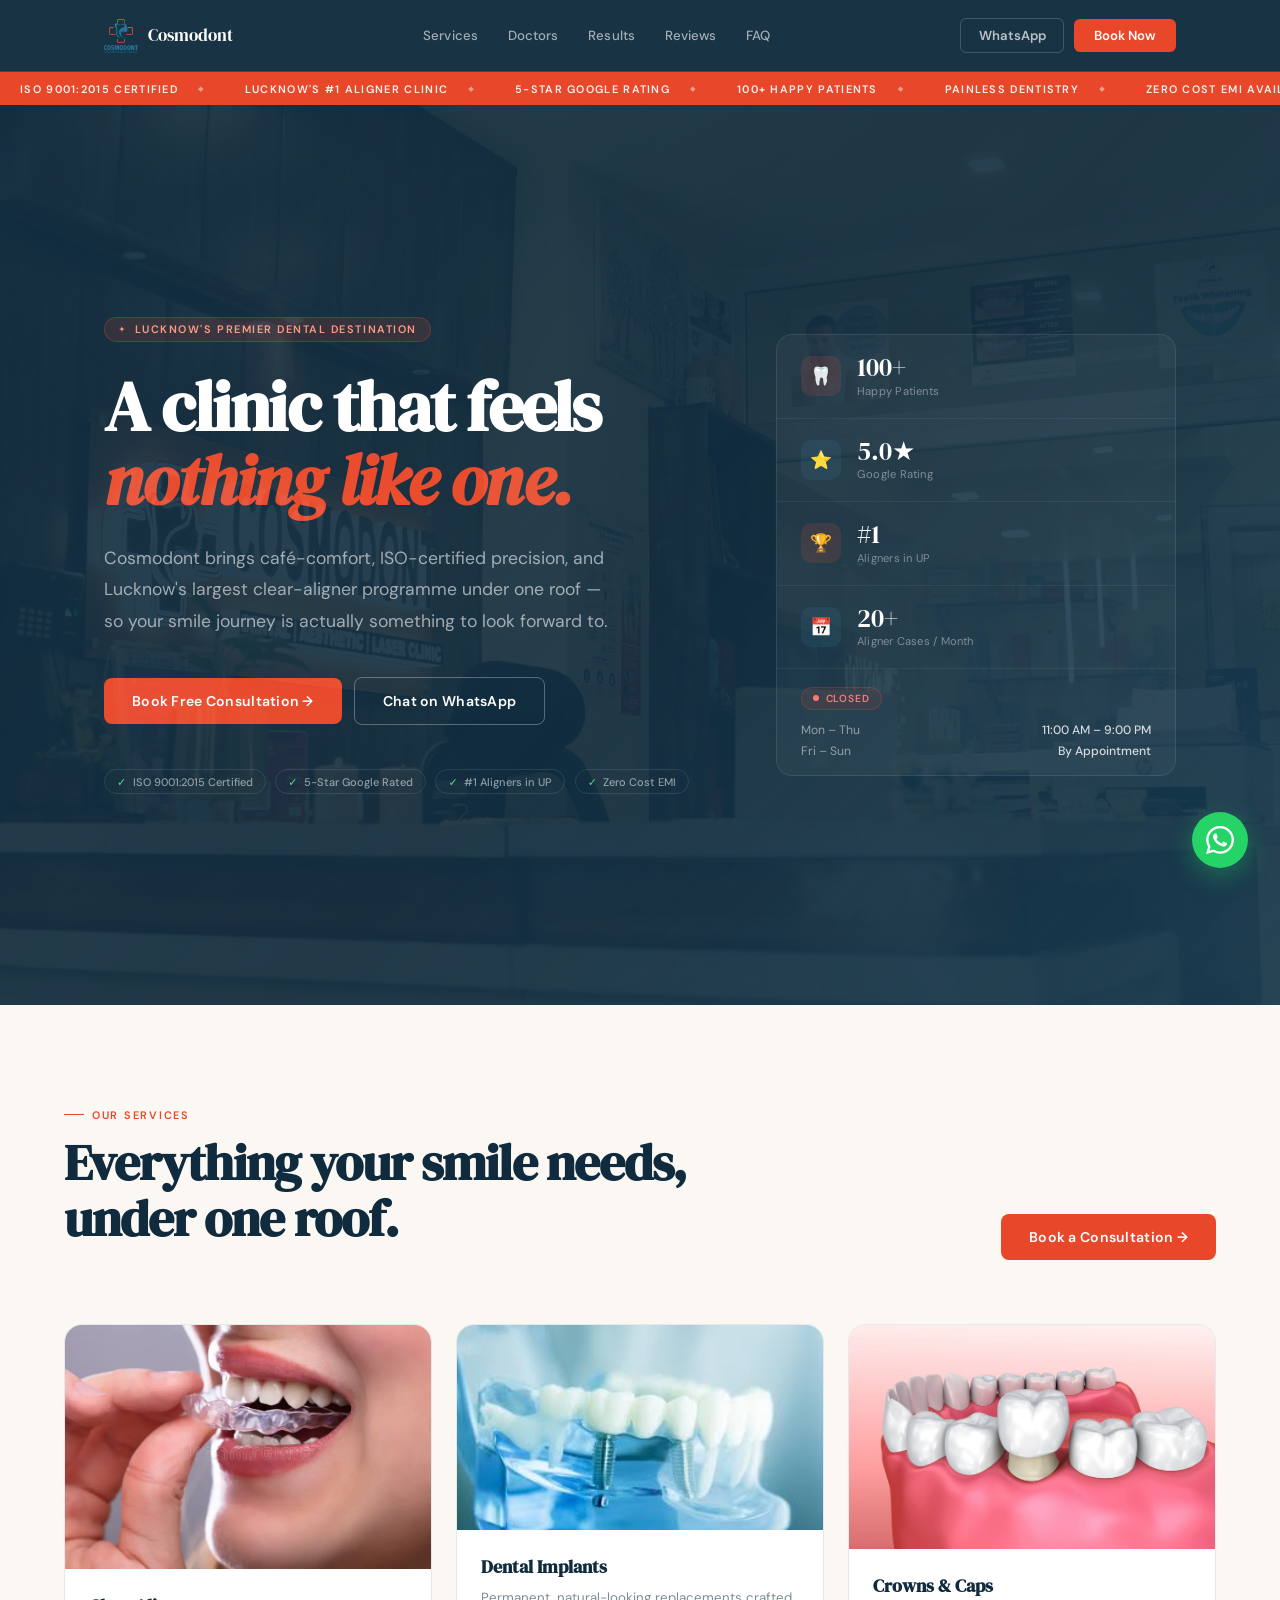
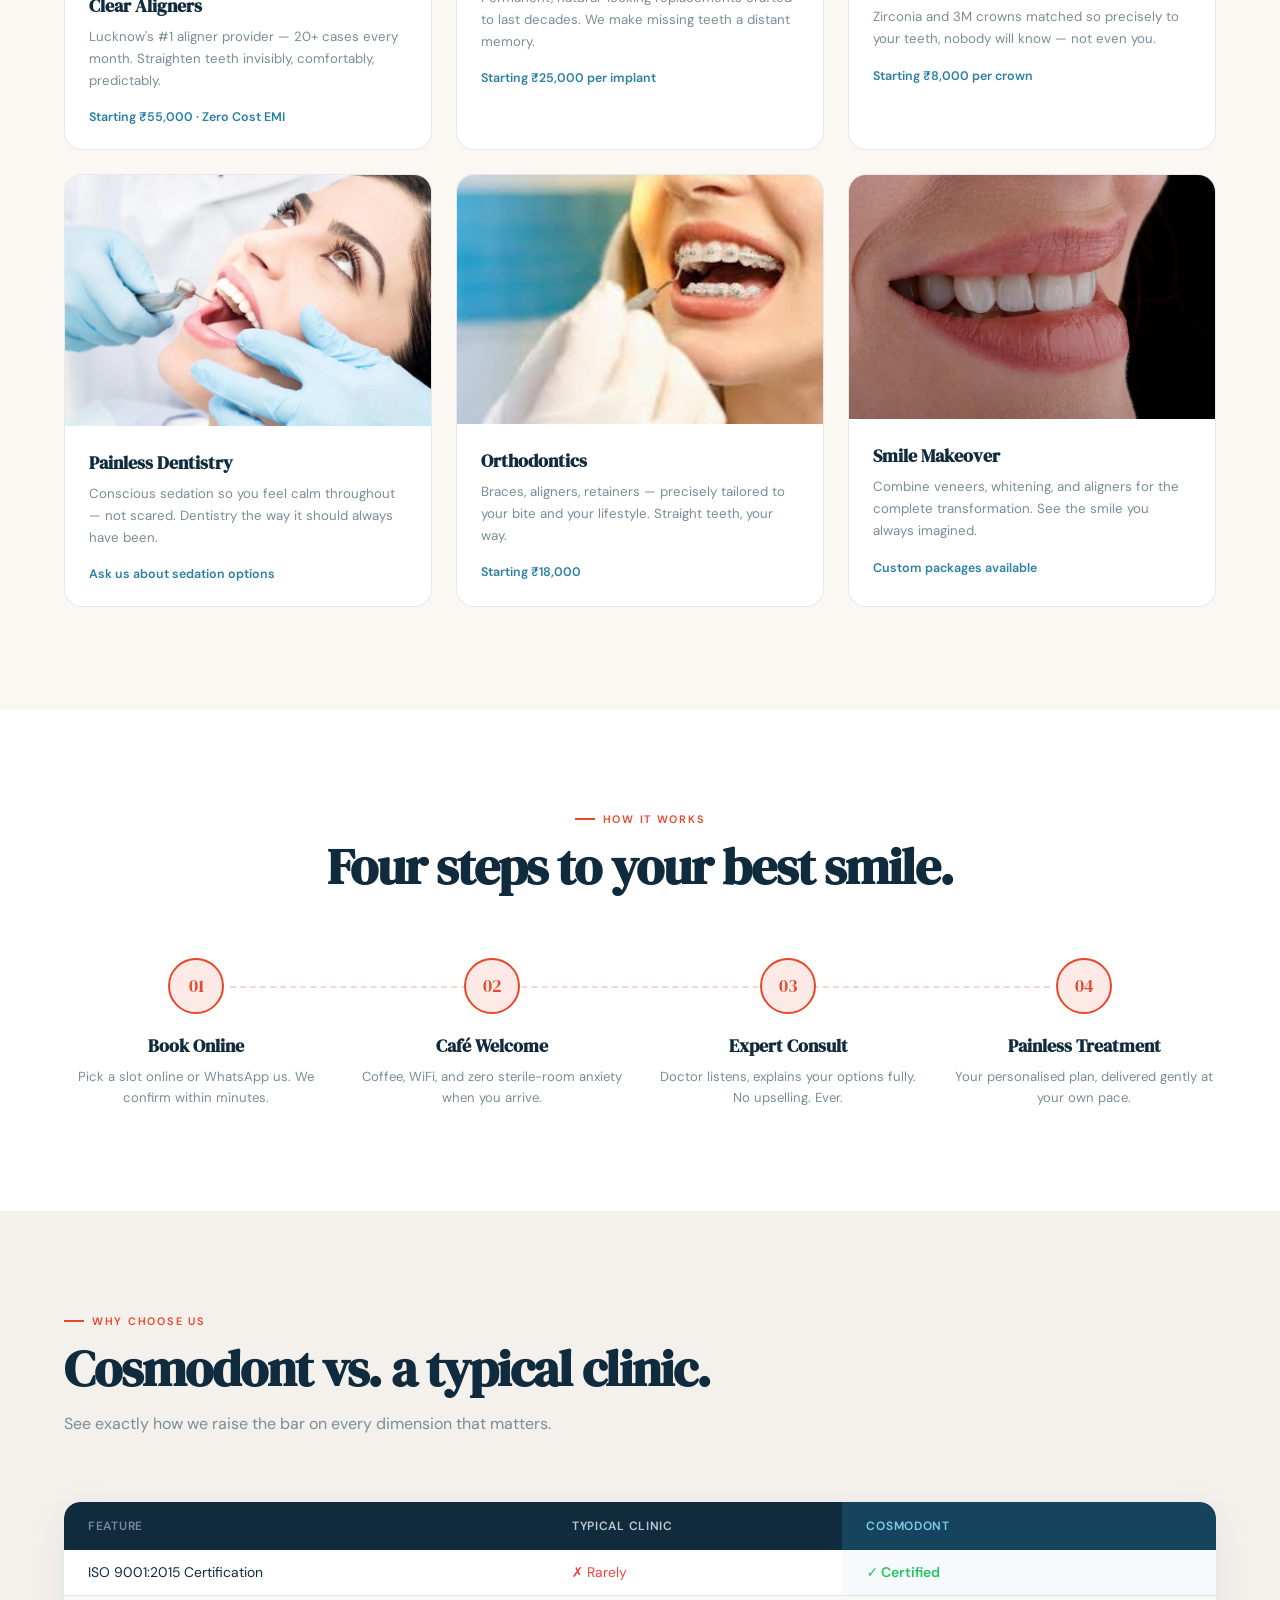
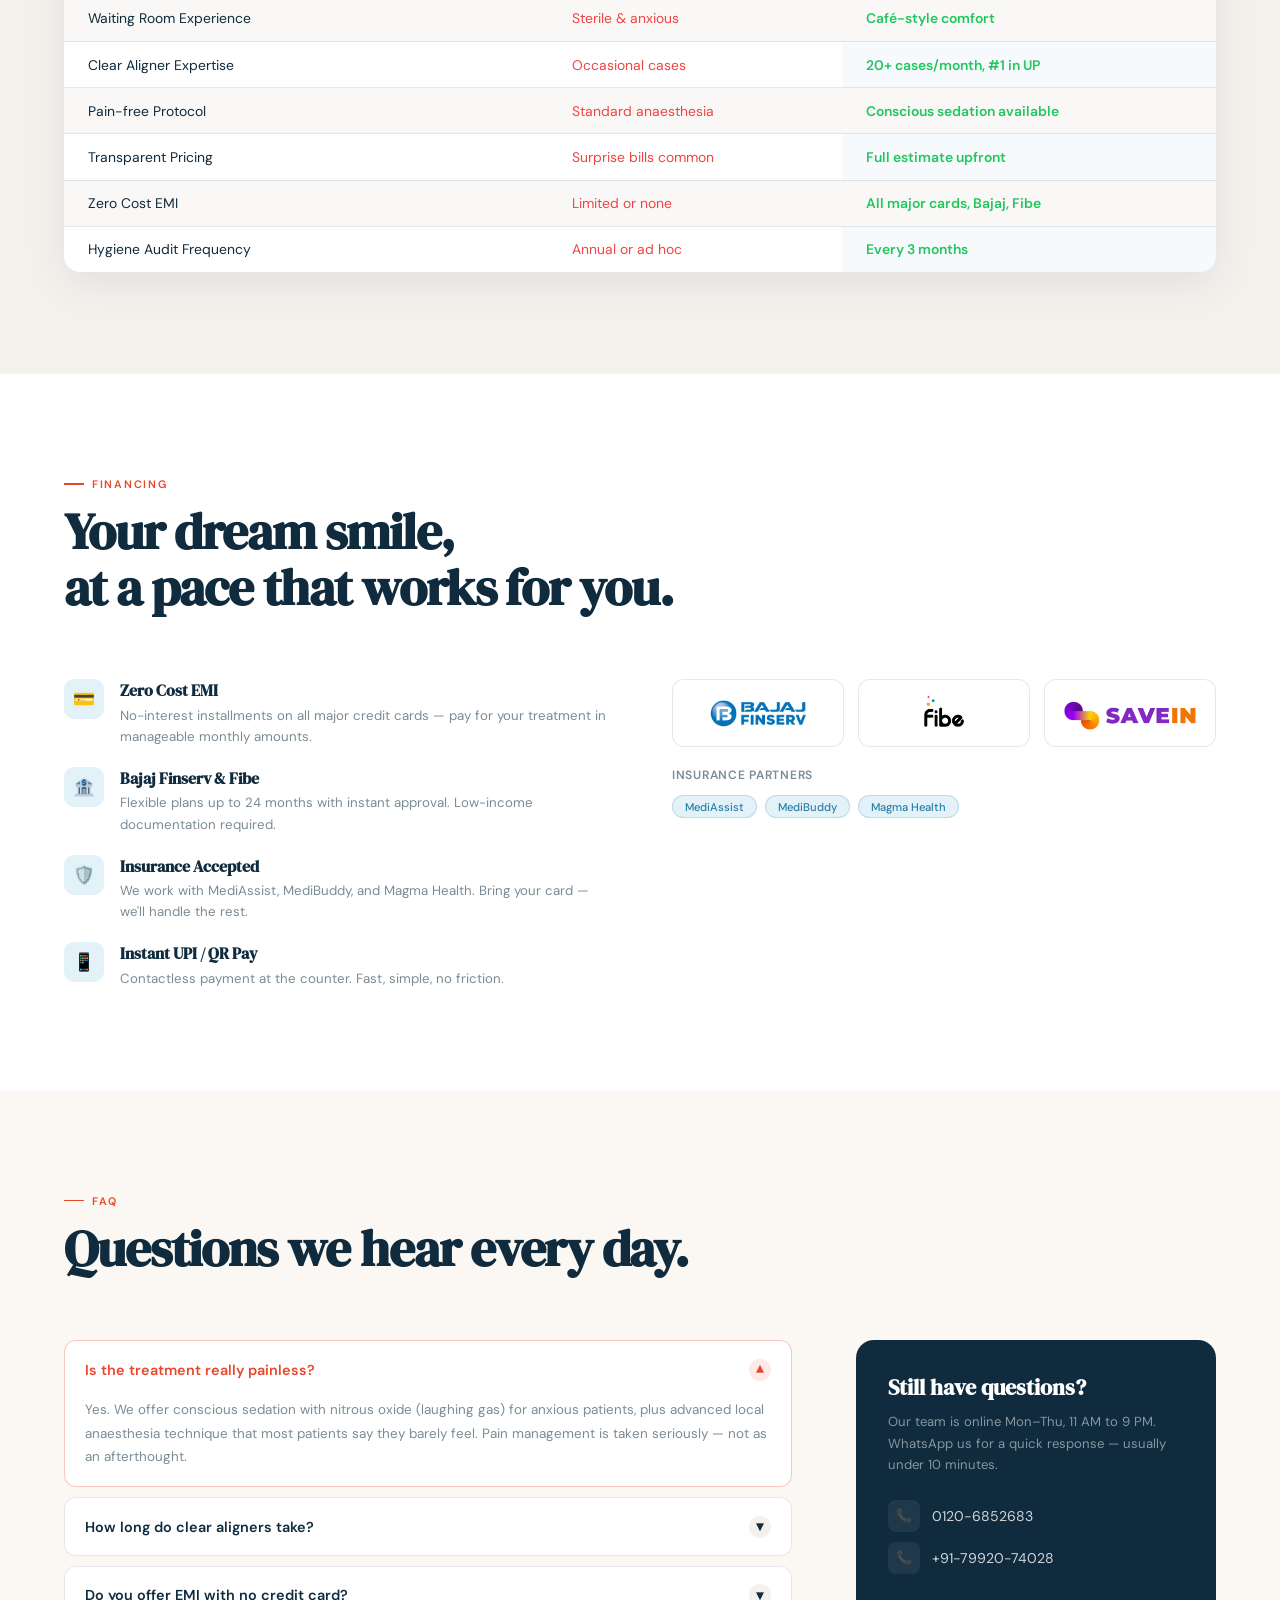
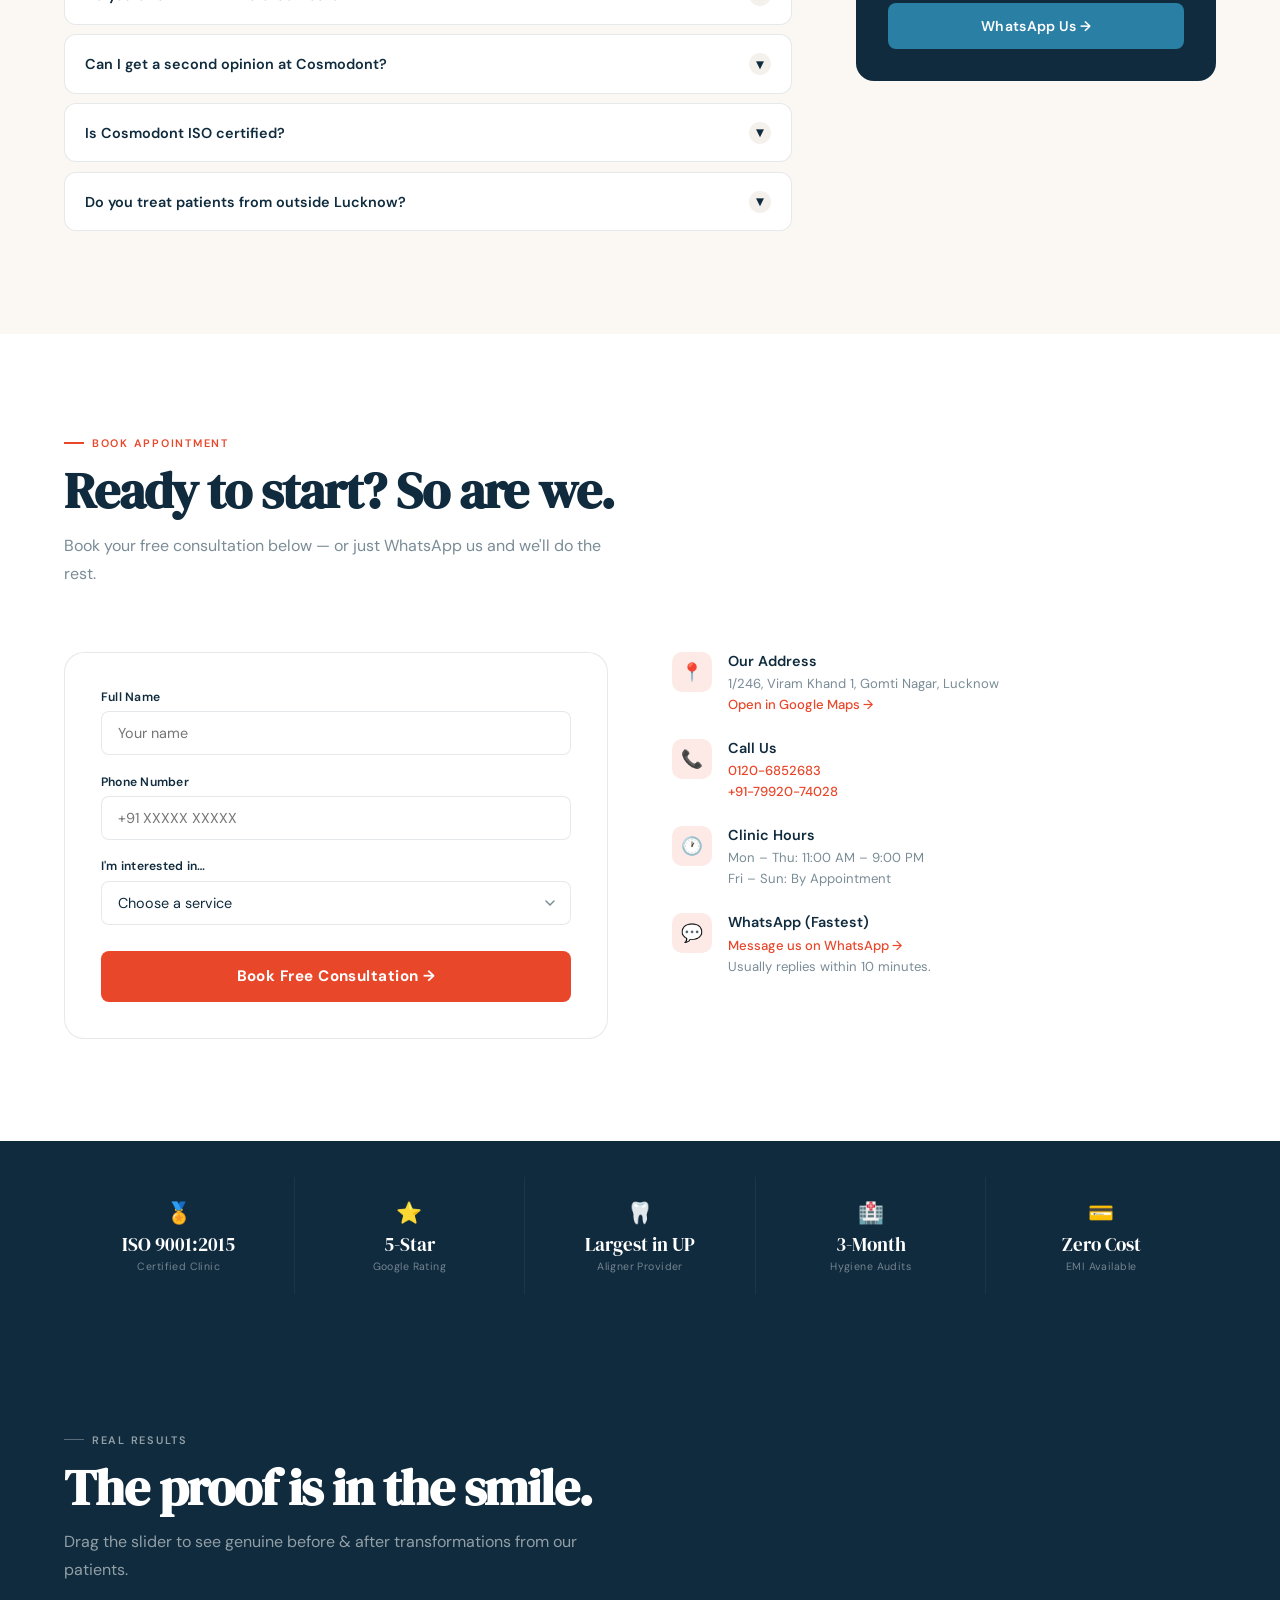
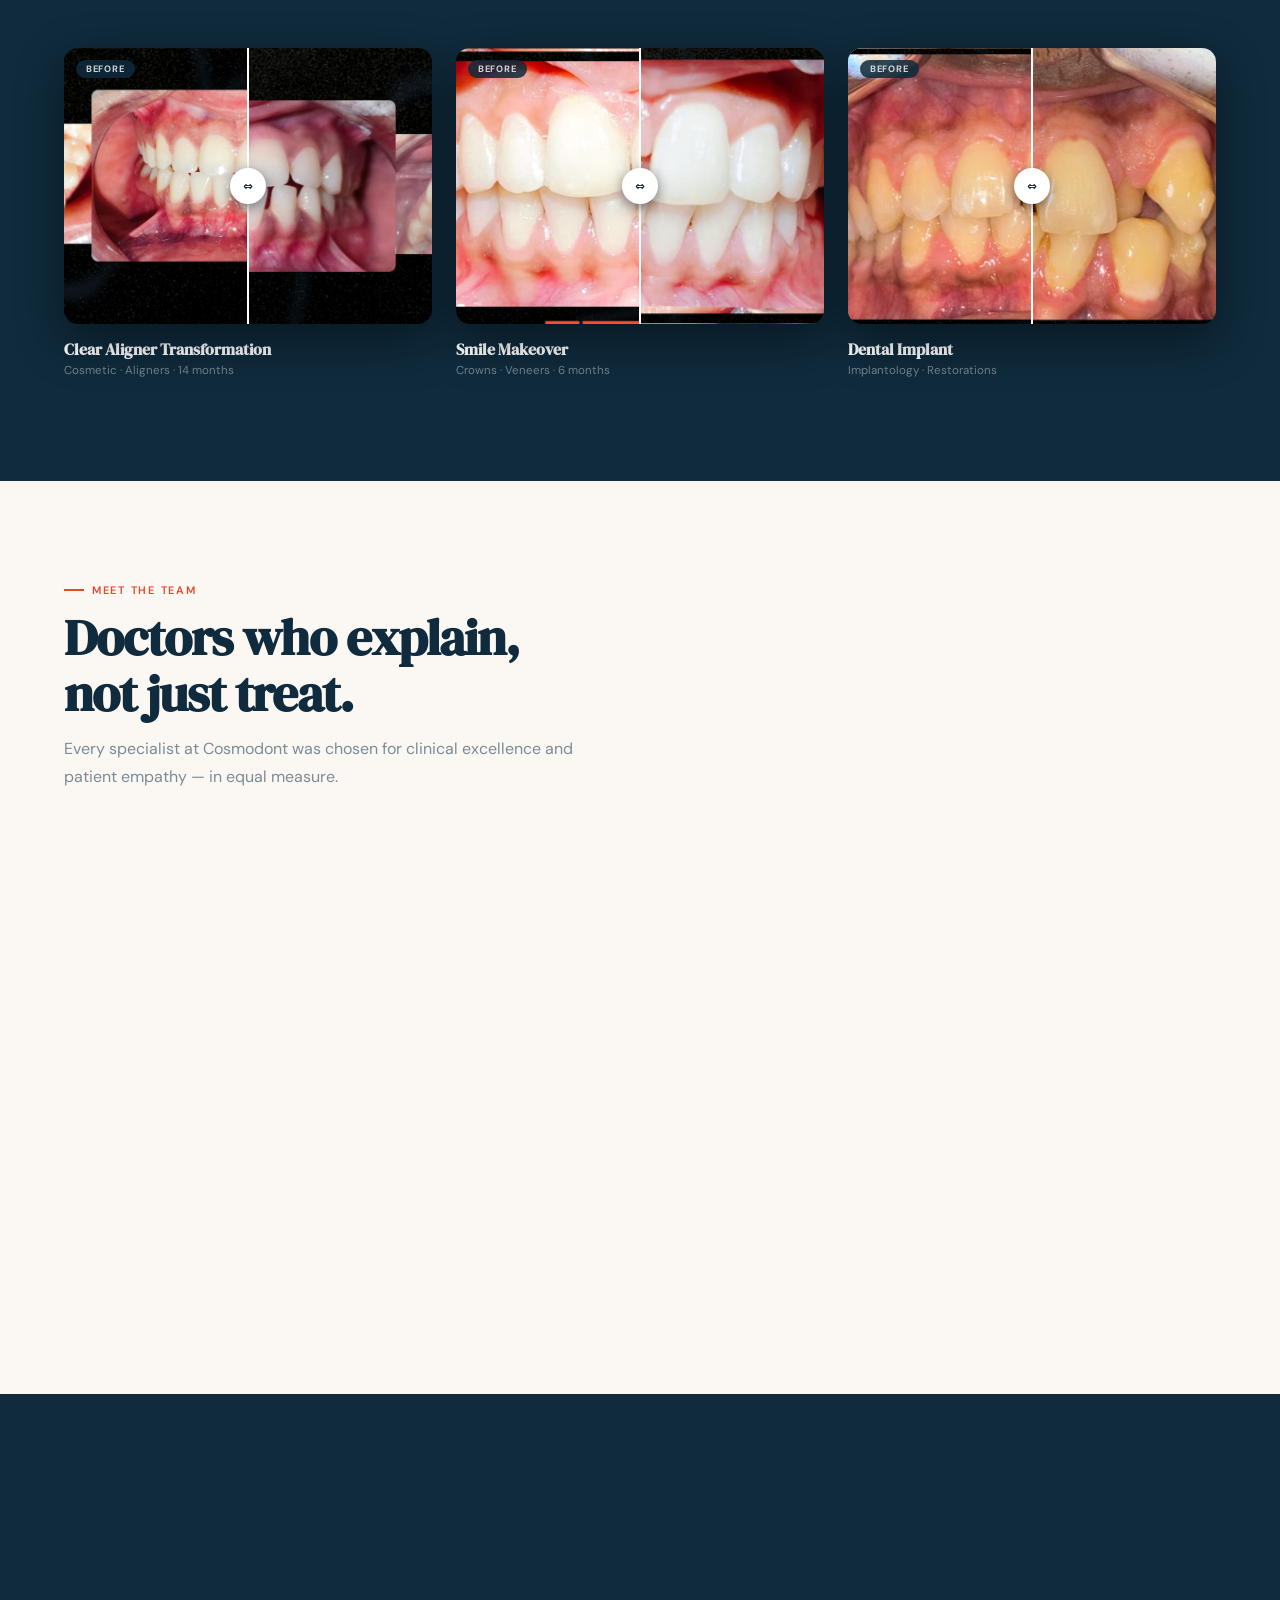
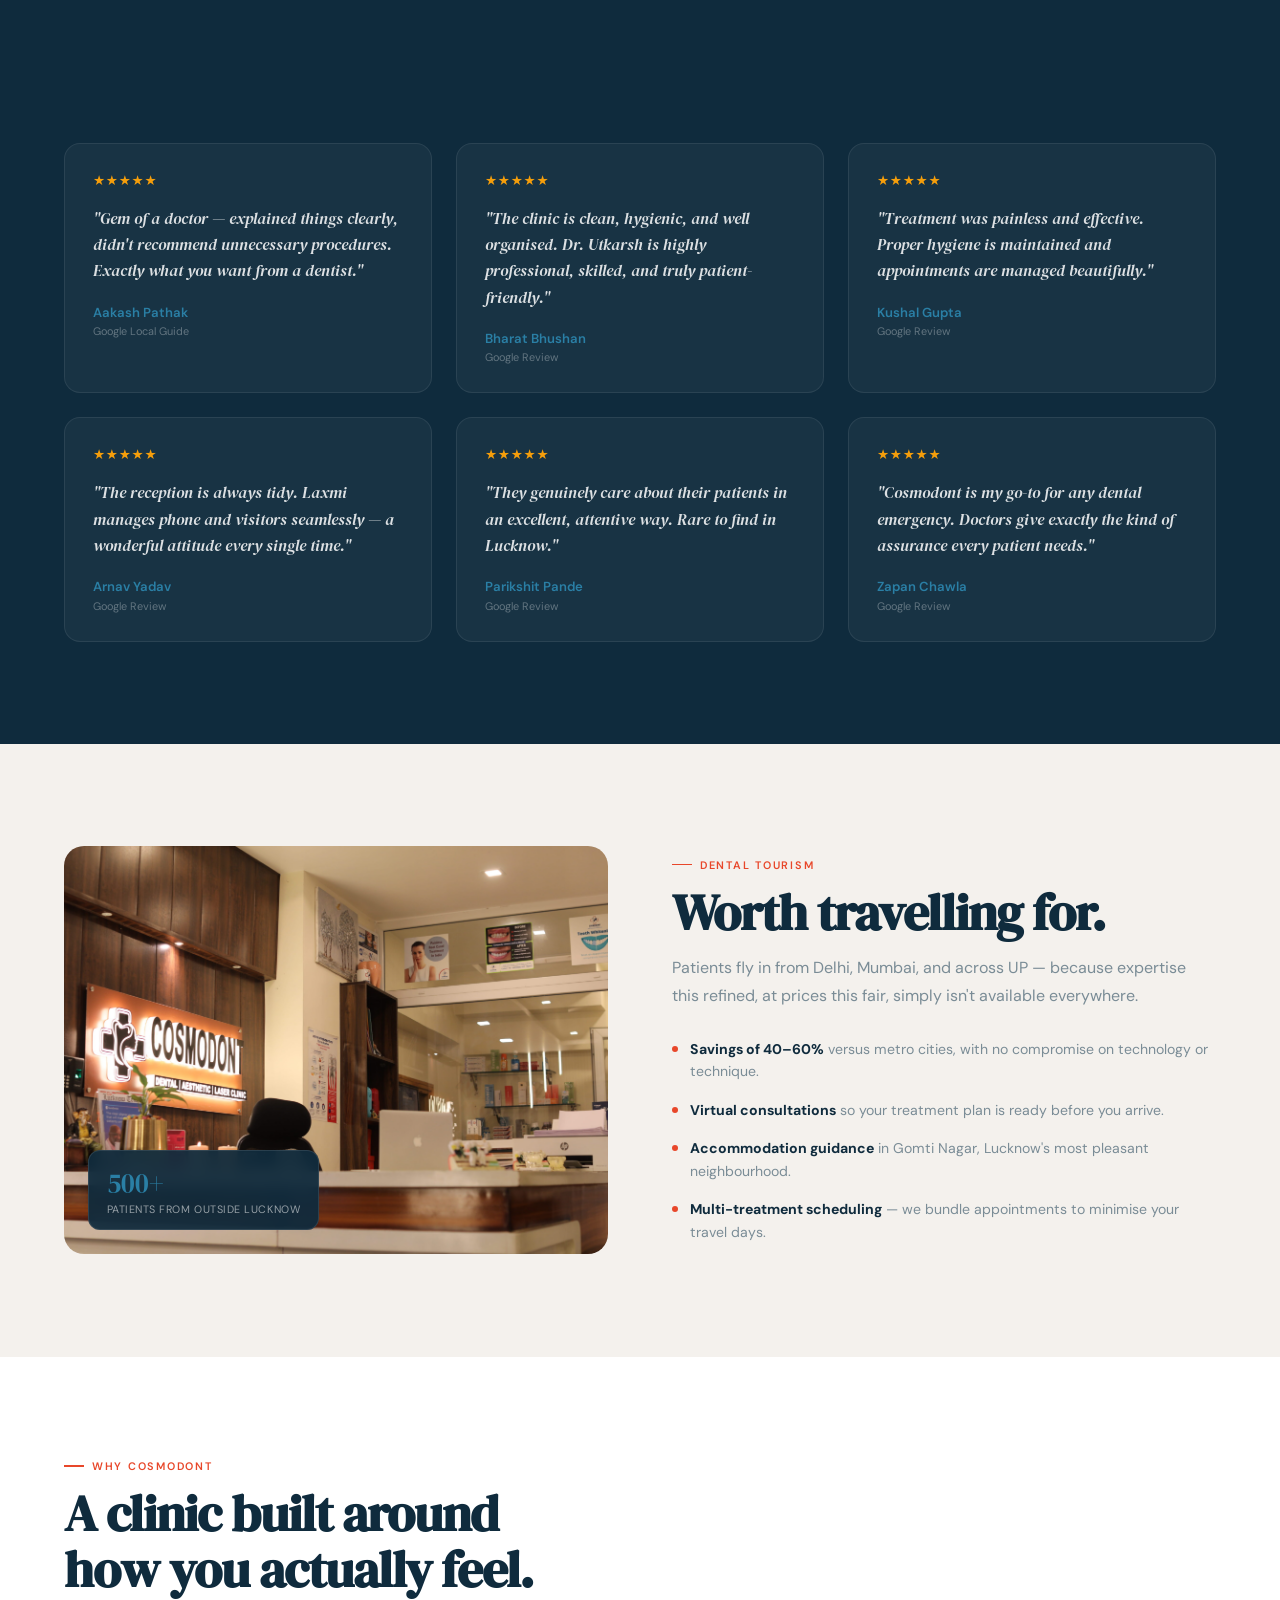
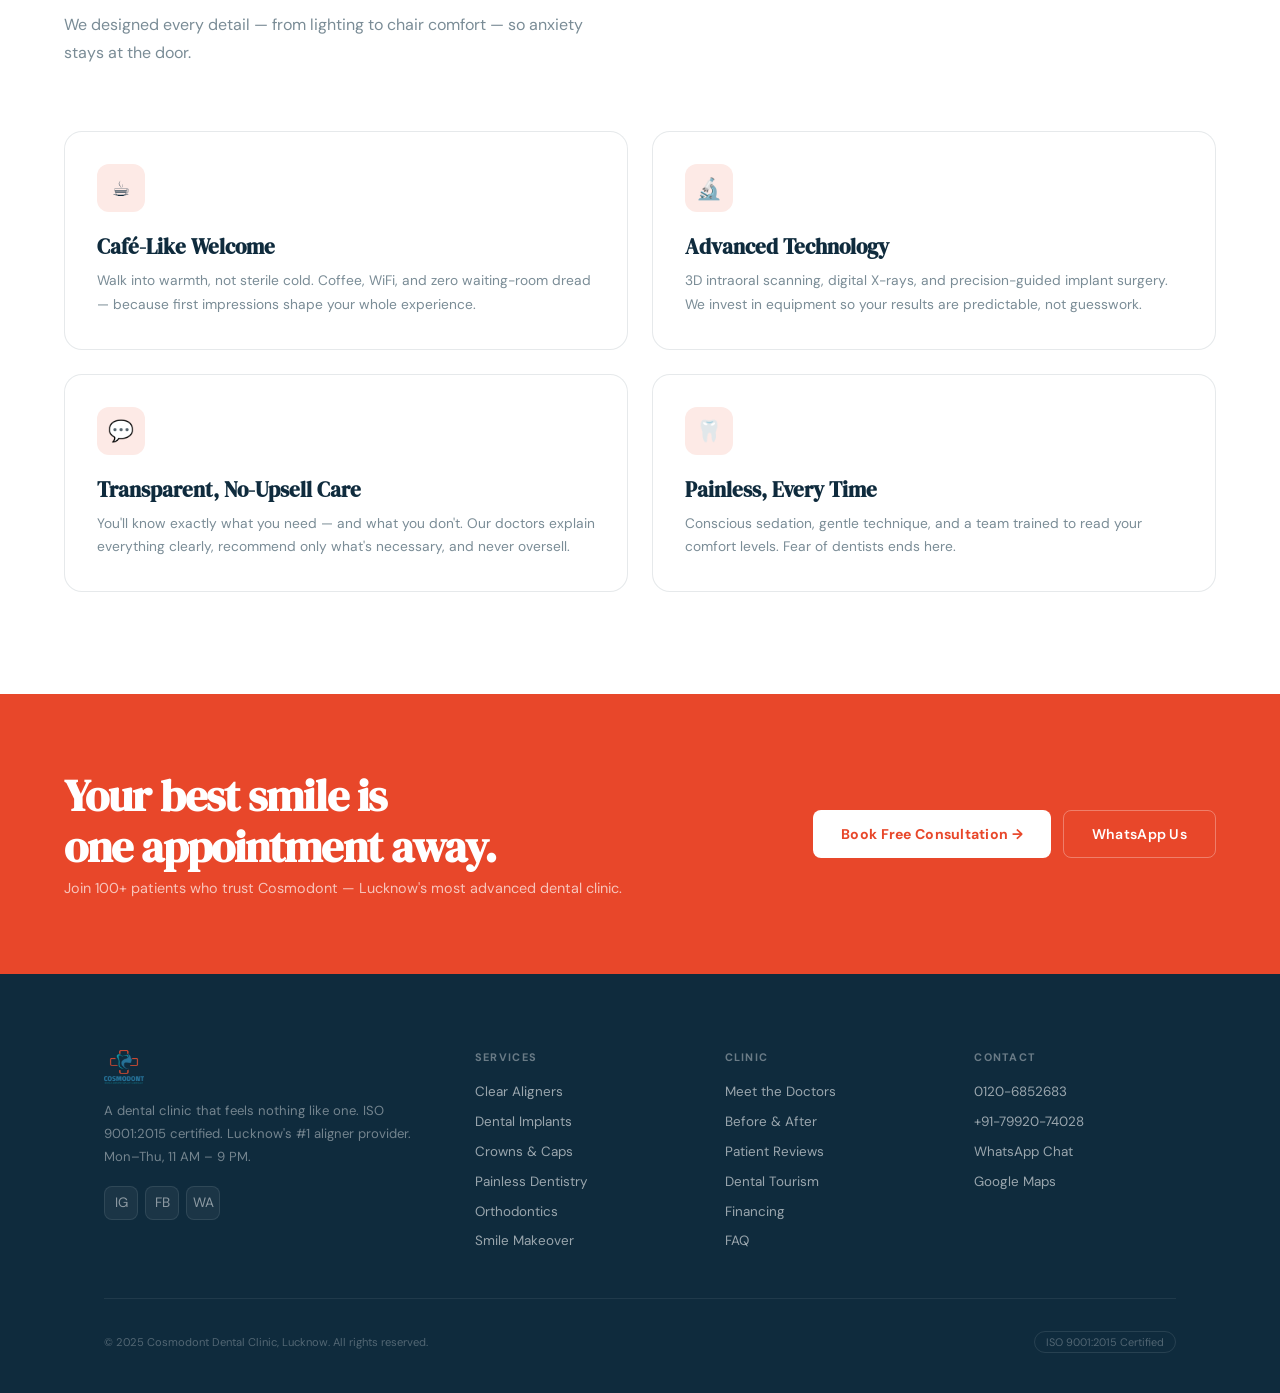
==== commit 90cb1918: "feat: stream hero video from WordPress CDN, remove local mp4 - Update video src to cosmodontdentalcl" ====
--- a/bleeding-edge/index.html
+++ b/bleeding-edge/index.html
@@ -897,7 +897,7 @@
   <div class="hero-video-wrap">
     <div class="hero-overlay" aria-hidden="true"></div>
     <video autoplay muted loop playsinline preload="auto" poster="../reception.jpg">
-      <source src="../cosmodont-video-wl.mp4" type="video/mp4">
+      <source src="https://cosmodontdentalclinics.com/wp-content/uploads/2024/10/cosmodont-video-wl.mp4" type="video/mp4">
     </video>
   </div>
   <div class="hero-inner">
@@ -1632,7 +1632,7 @@
   <div class="footer-inner">
     <div class="footer-grid">
       <div class="f-brand">
-        <img src="../main-log.jpg" alt="Cosmodont Dental Clinic" width="140" height="40" loading="lazy">
+        <img src="../main-log.jpg" alt="Cosmodont Dental Clinic" width="40" height="300" loading="lazy">
         <p>A dental clinic that feels nothing like one. ISO 9001:2015 certified. Lucknow's #1 aligner provider. Mon–Thu, 11 AM – 9 PM.</p>
         <div class="f-social">
           <a href="https://www.instagram.com/cosmodont.dentalclinic/" target="_blank" rel="noopener" class="soc-btn" aria-label="Instagram">IG</a>
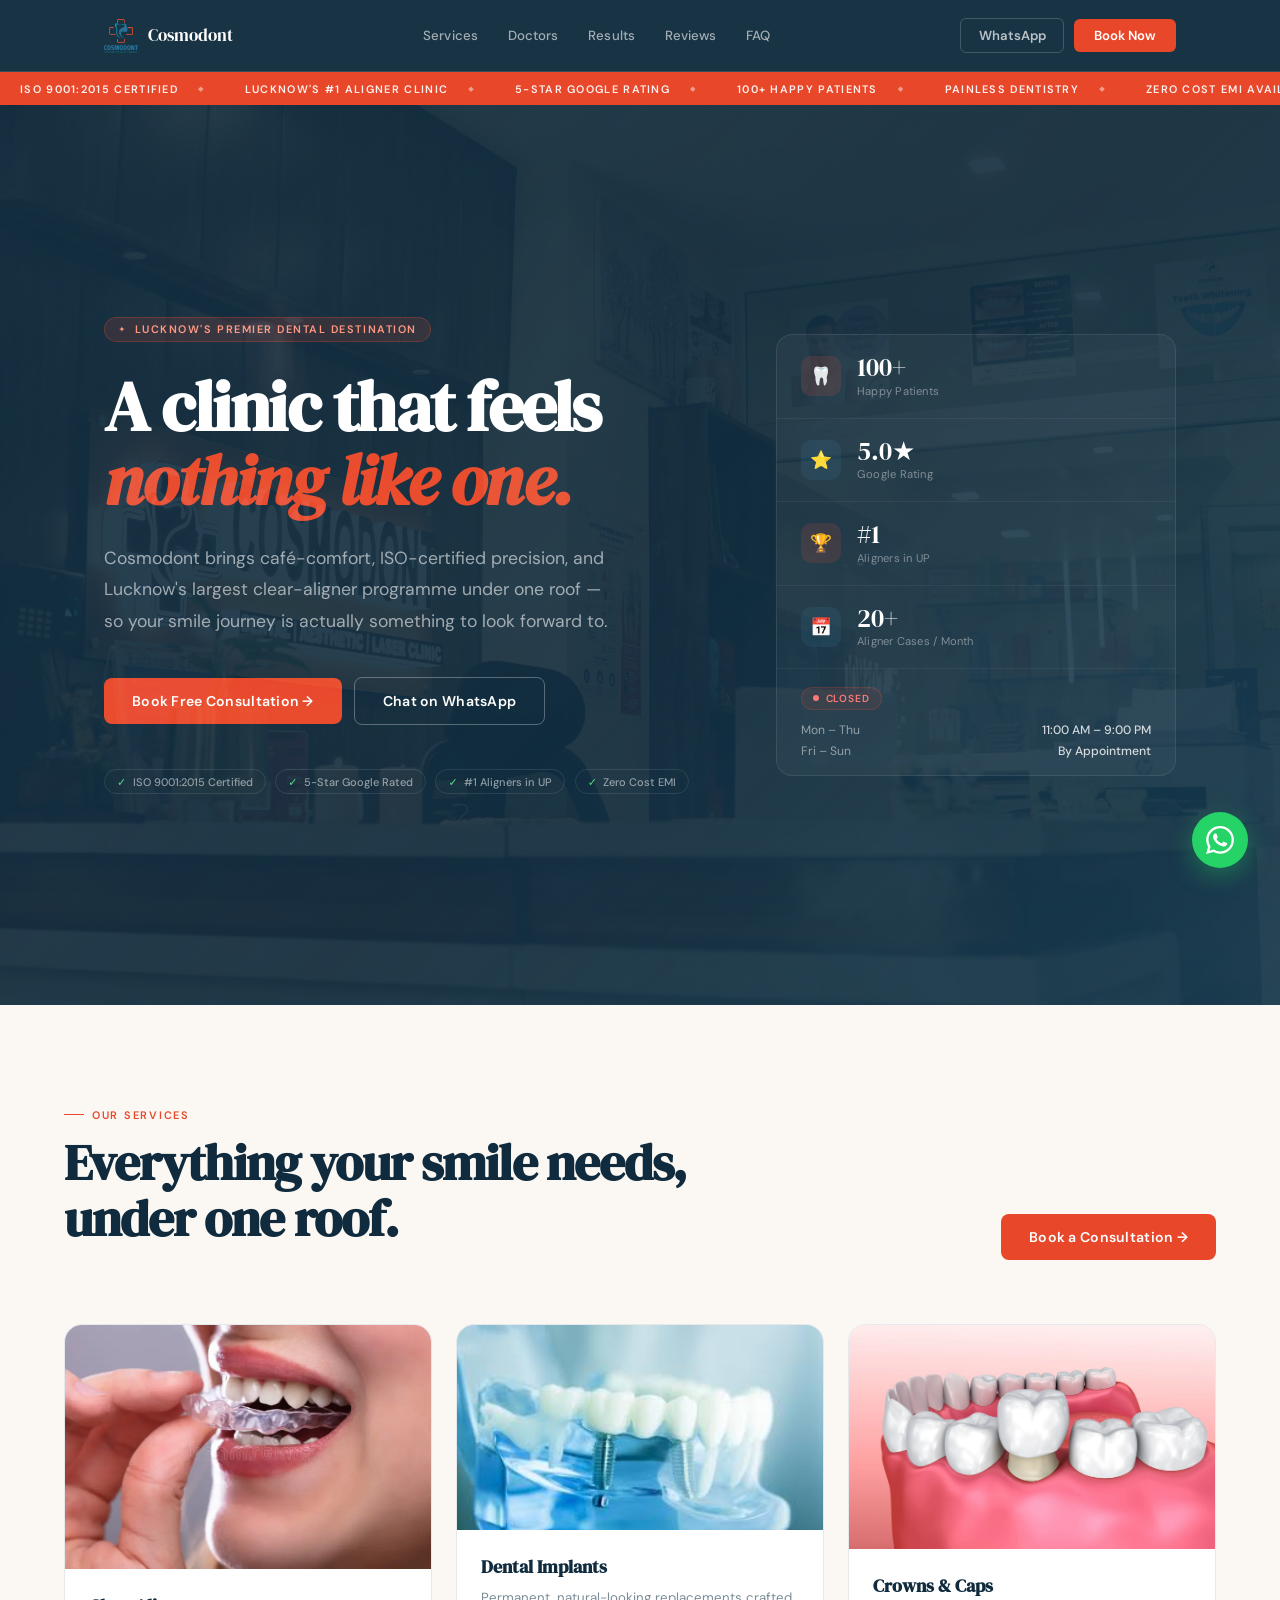
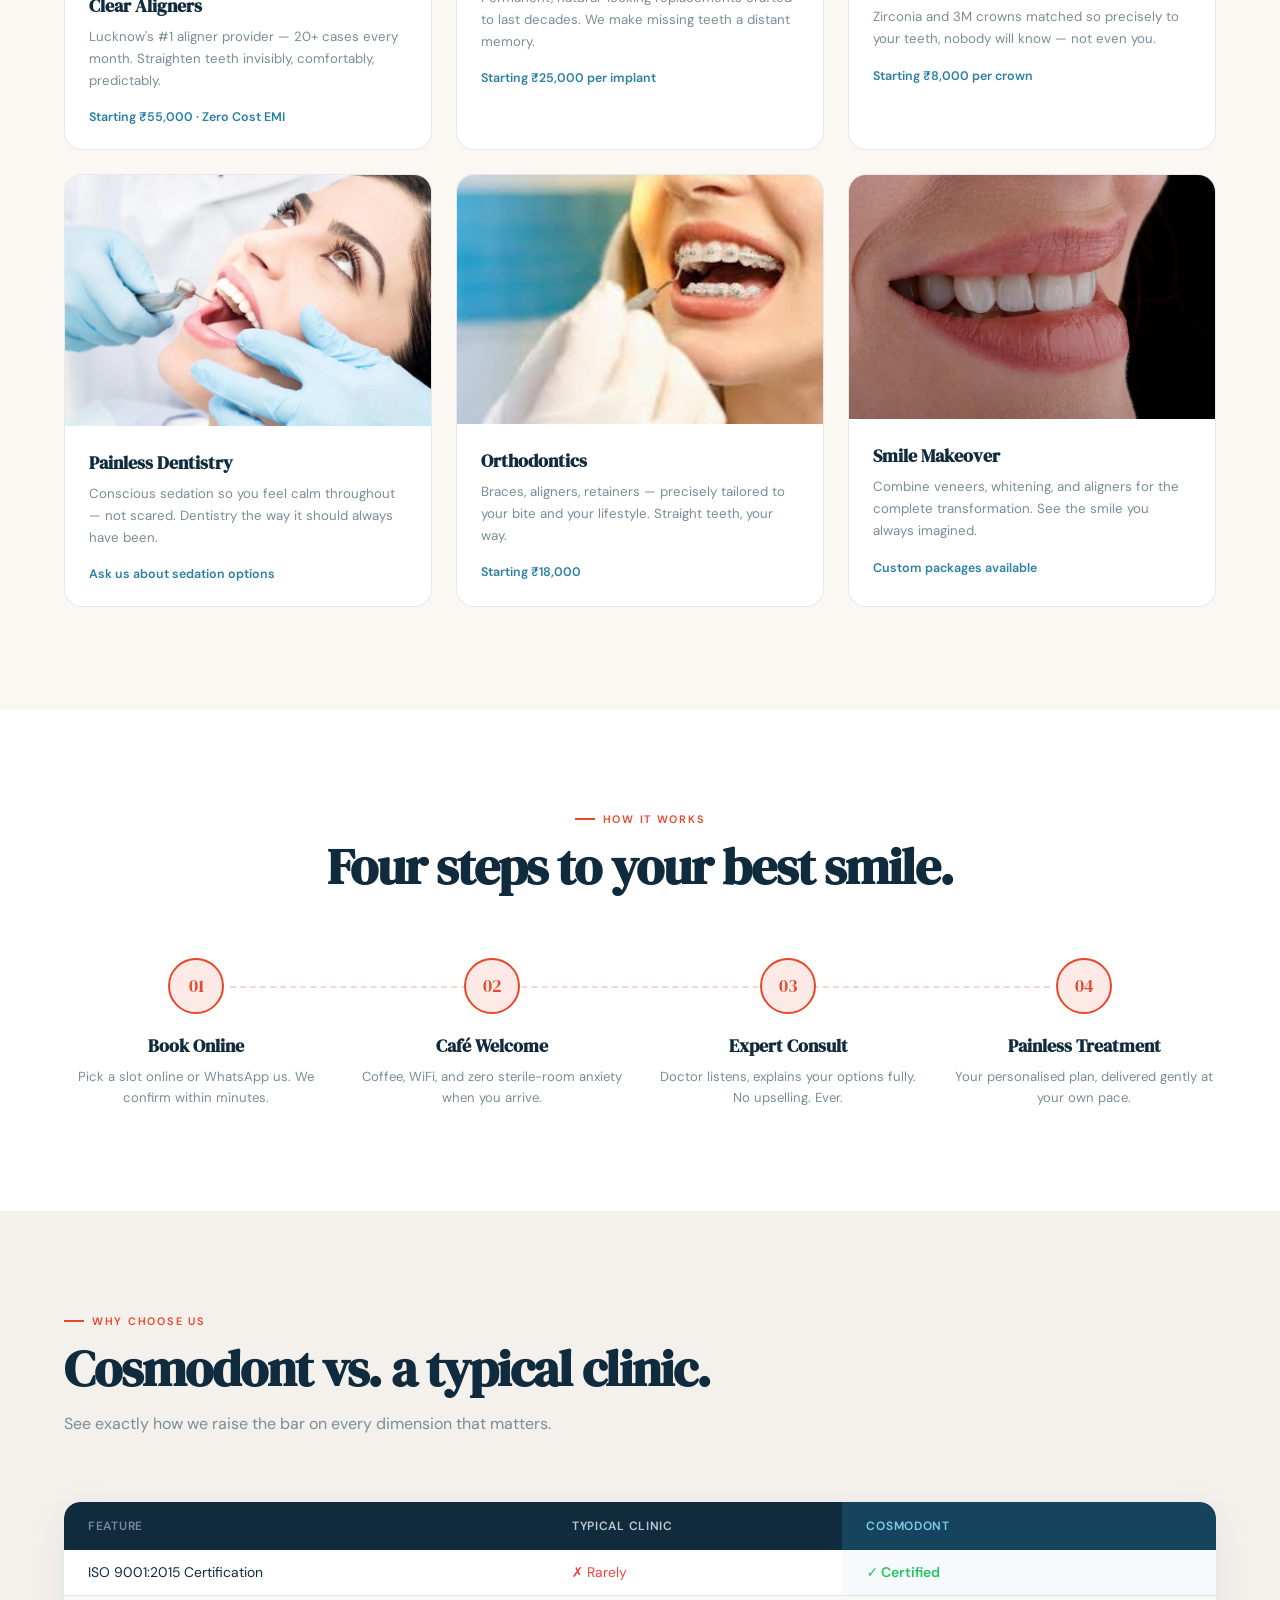
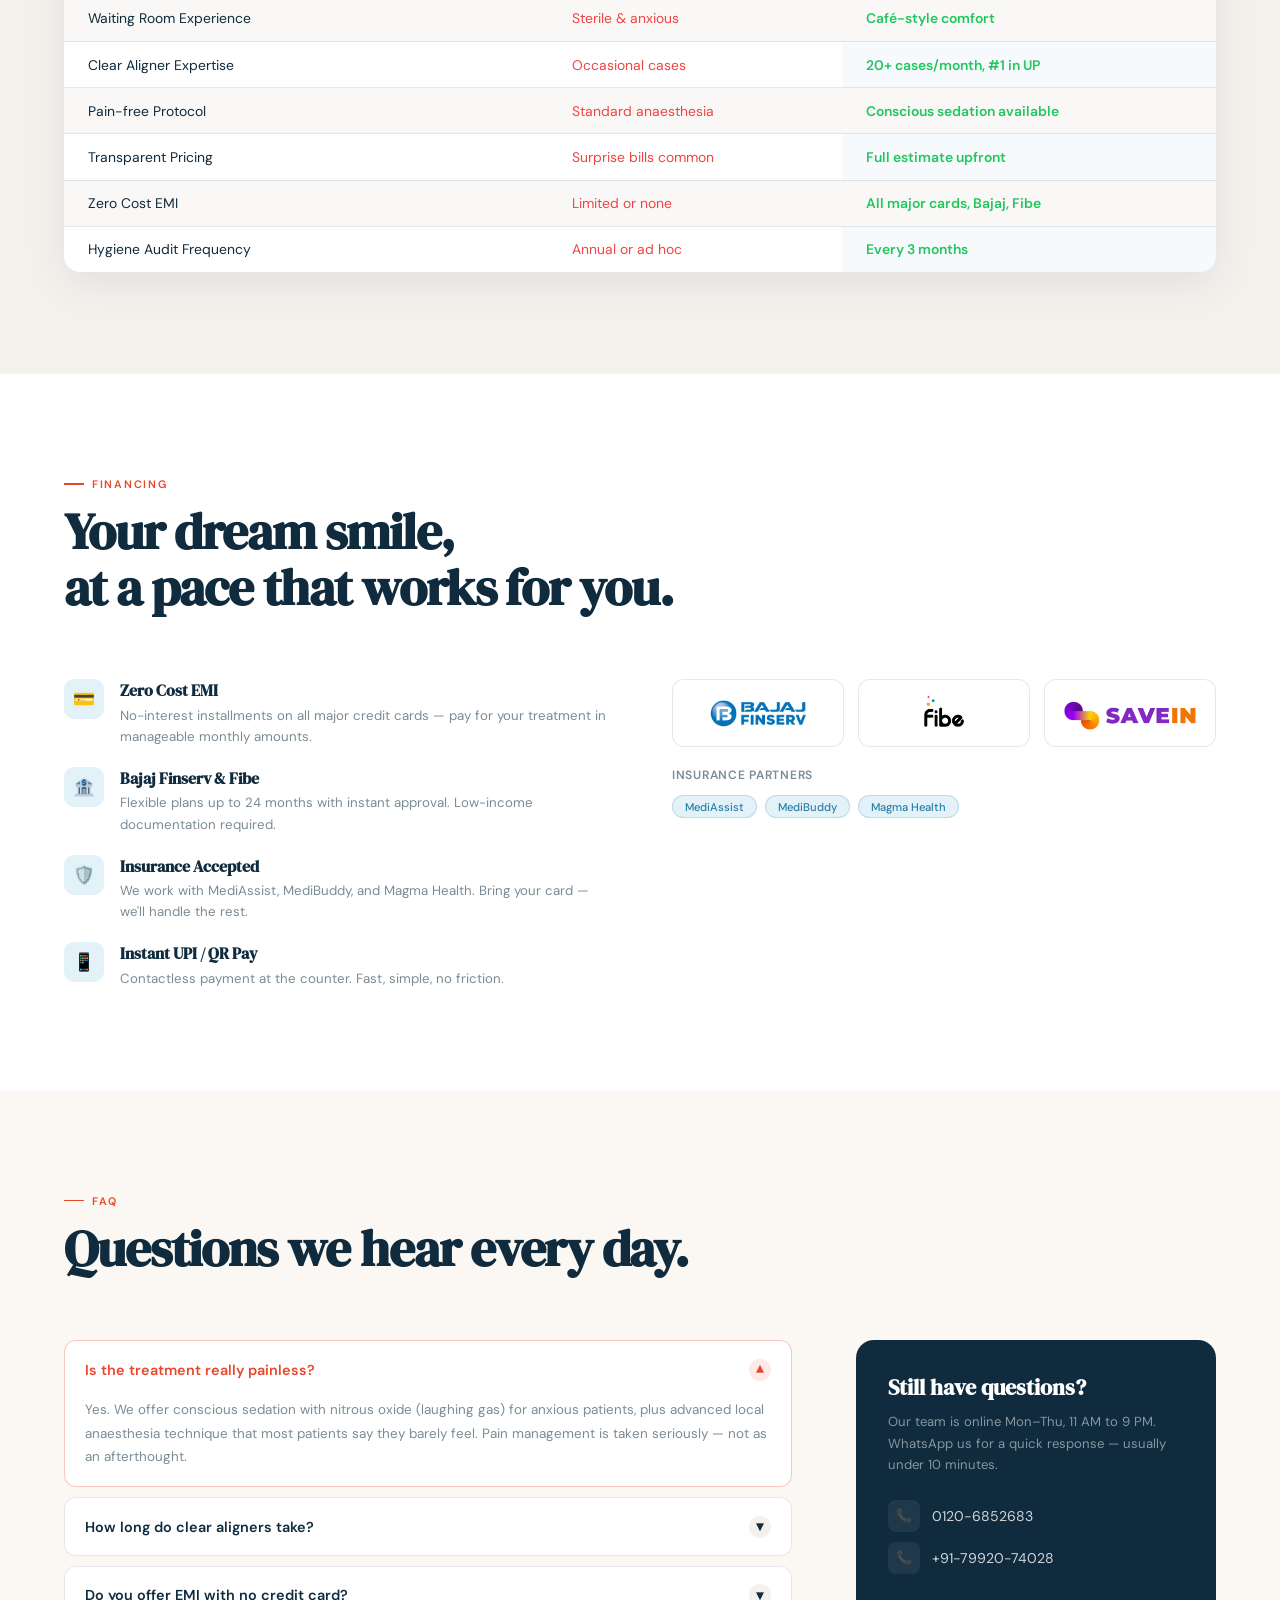
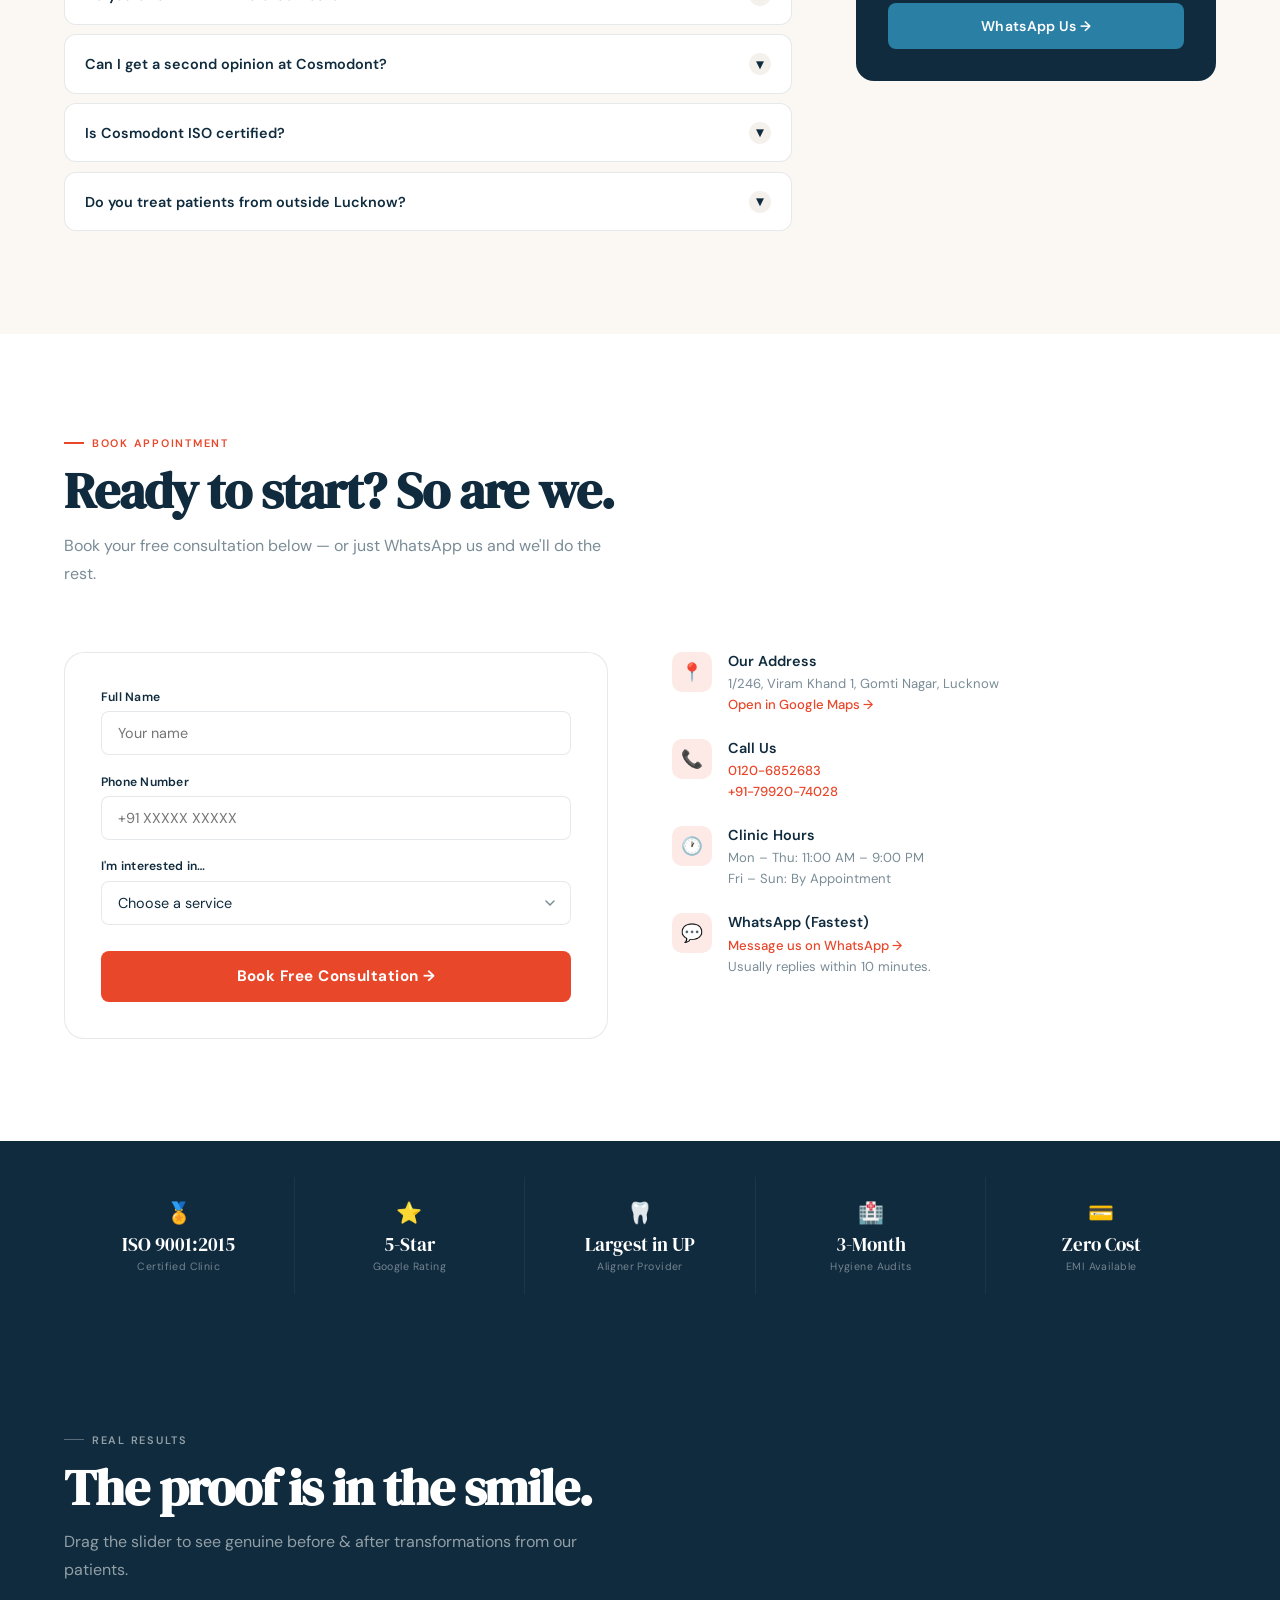
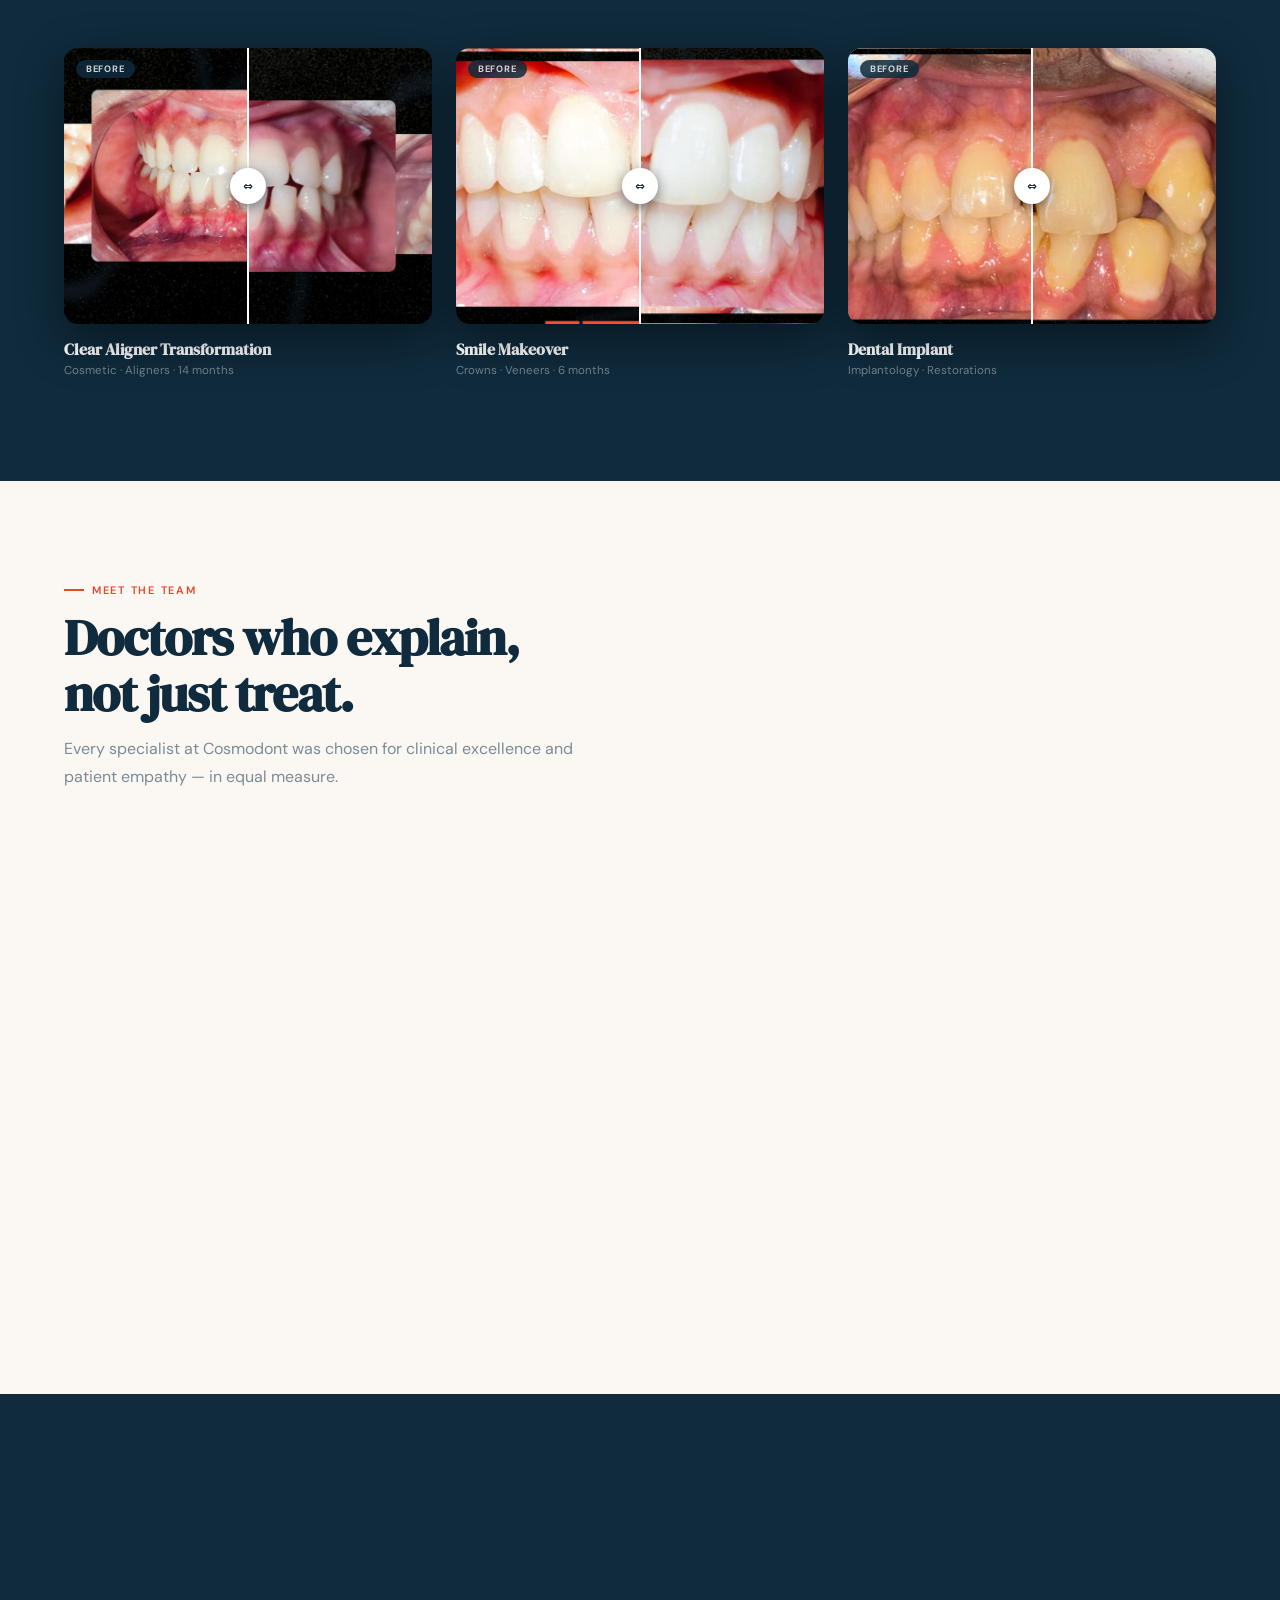
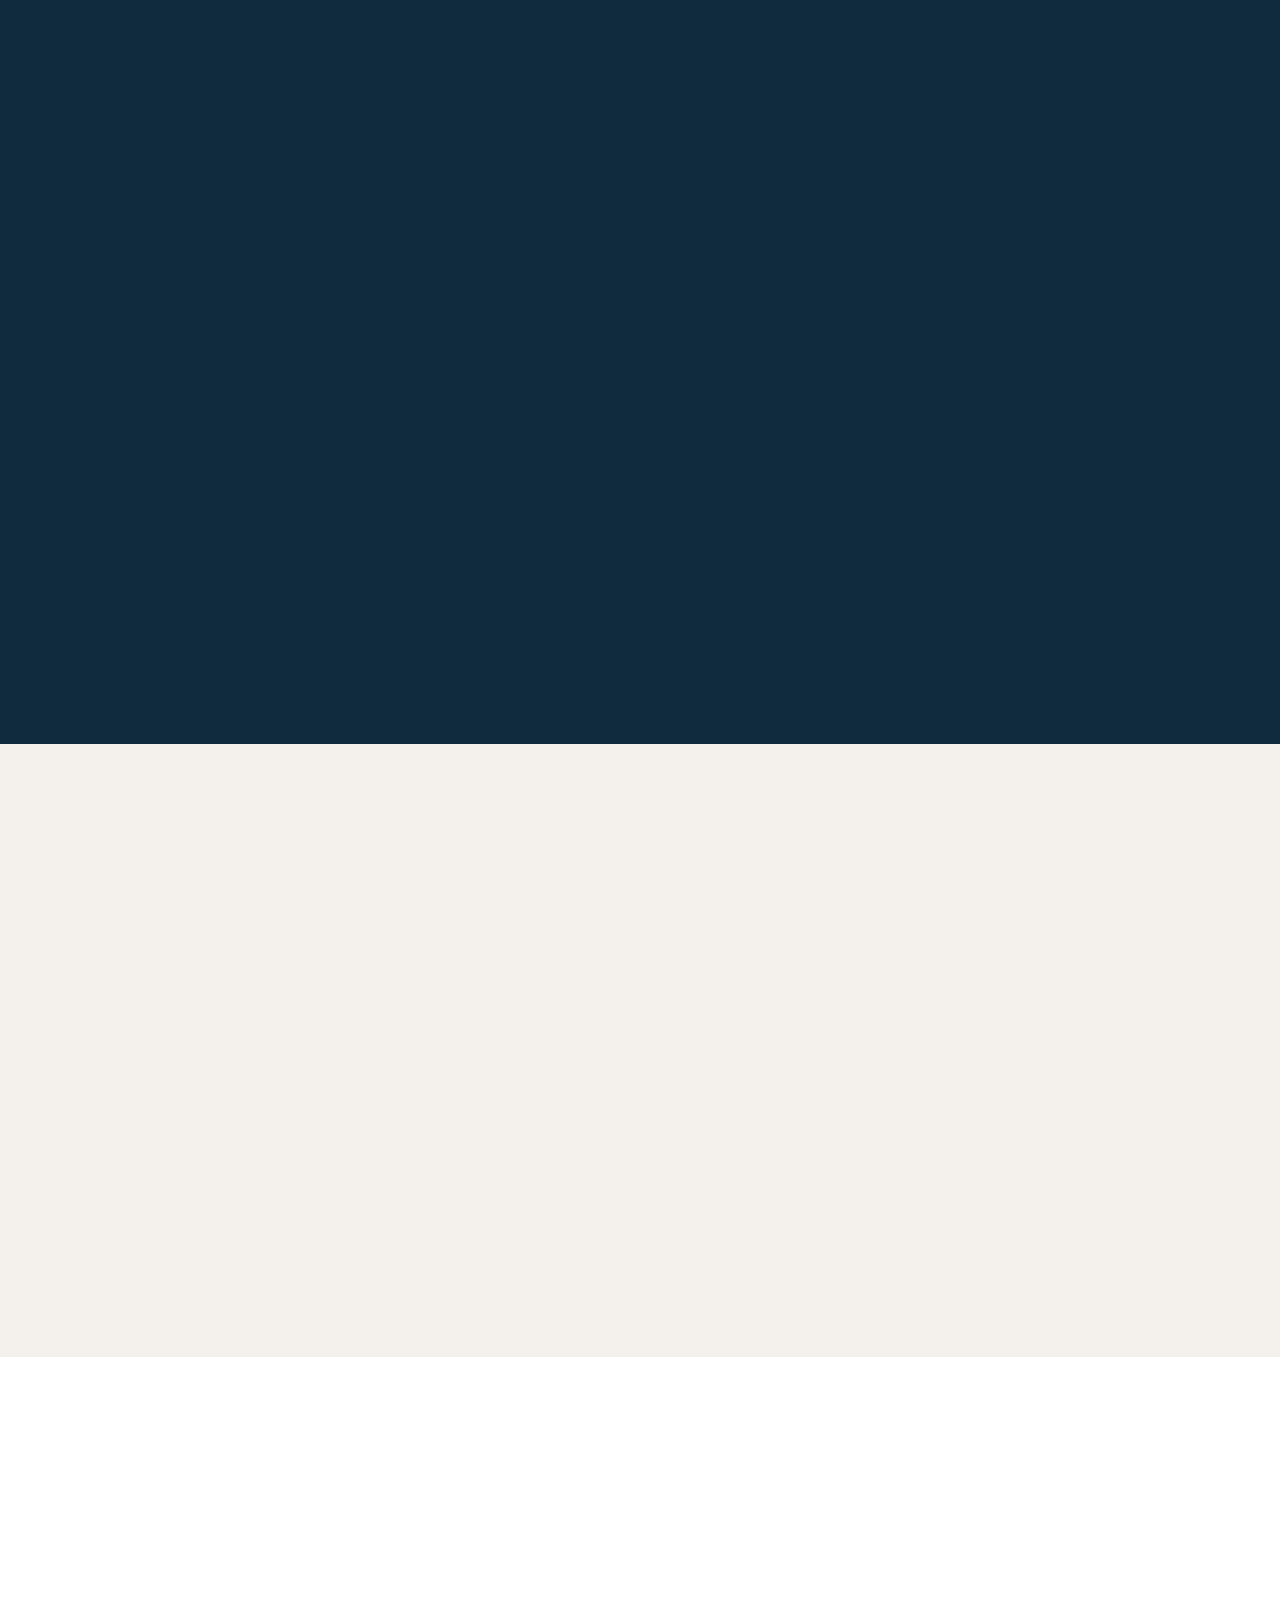
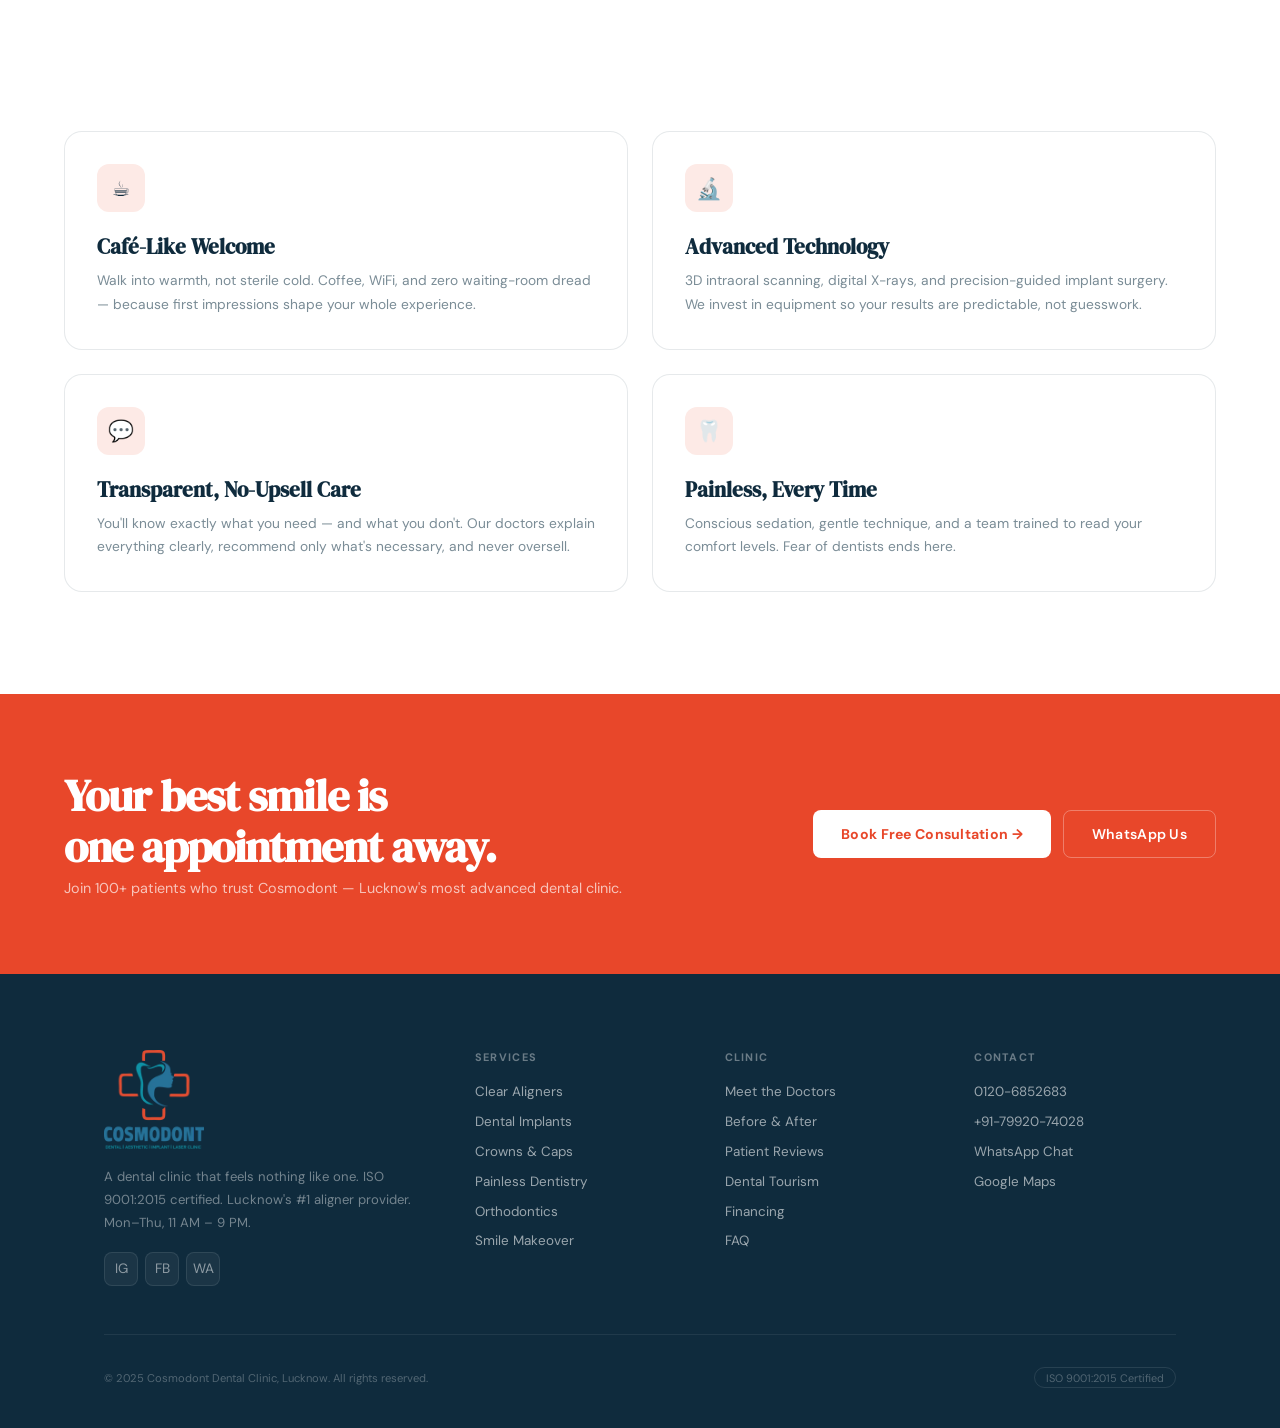
==== commit d98176d9: "fixes" ====
--- a/bleeding-edge/index.html
+++ b/bleeding-edge/index.html
@@ -749,7 +749,7 @@
   gap: 3rem; padding-bottom: 3rem;
   border-bottom: 1px solid rgba(255,255,255,0.07); margin-bottom: 2rem;
 }
-.f-brand img { height: 34px; margin-bottom: 1rem; }
+.f-brand img { height: 100px; margin-bottom: 1rem; }
 .f-brand p { font-size: 0.82rem; color: rgba(255,255,255,0.42); line-height: 1.72; margin-bottom: 1.1rem; }
 .f-social { display: flex; gap: 0.45rem; }
 .soc-btn {
@@ -1632,7 +1632,7 @@
   <div class="footer-inner">
     <div class="footer-grid">
       <div class="f-brand">
-        <img src="../main-log.jpg" alt="Cosmodont Dental Clinic" width="40" height="300" loading="lazy">
+        <img src="../main-log.jpg" alt="Cosmodont Dental Clinic" width="100"  loading="lazy">
         <p>A dental clinic that feels nothing like one. ISO 9001:2015 certified. Lucknow's #1 aligner provider. Mon–Thu, 11 AM – 9 PM.</p>
         <div class="f-social">
           <a href="https://www.instagram.com/cosmodont.dentalclinic/" target="_blank" rel="noopener" class="soc-btn" aria-label="Instagram">IG</a>
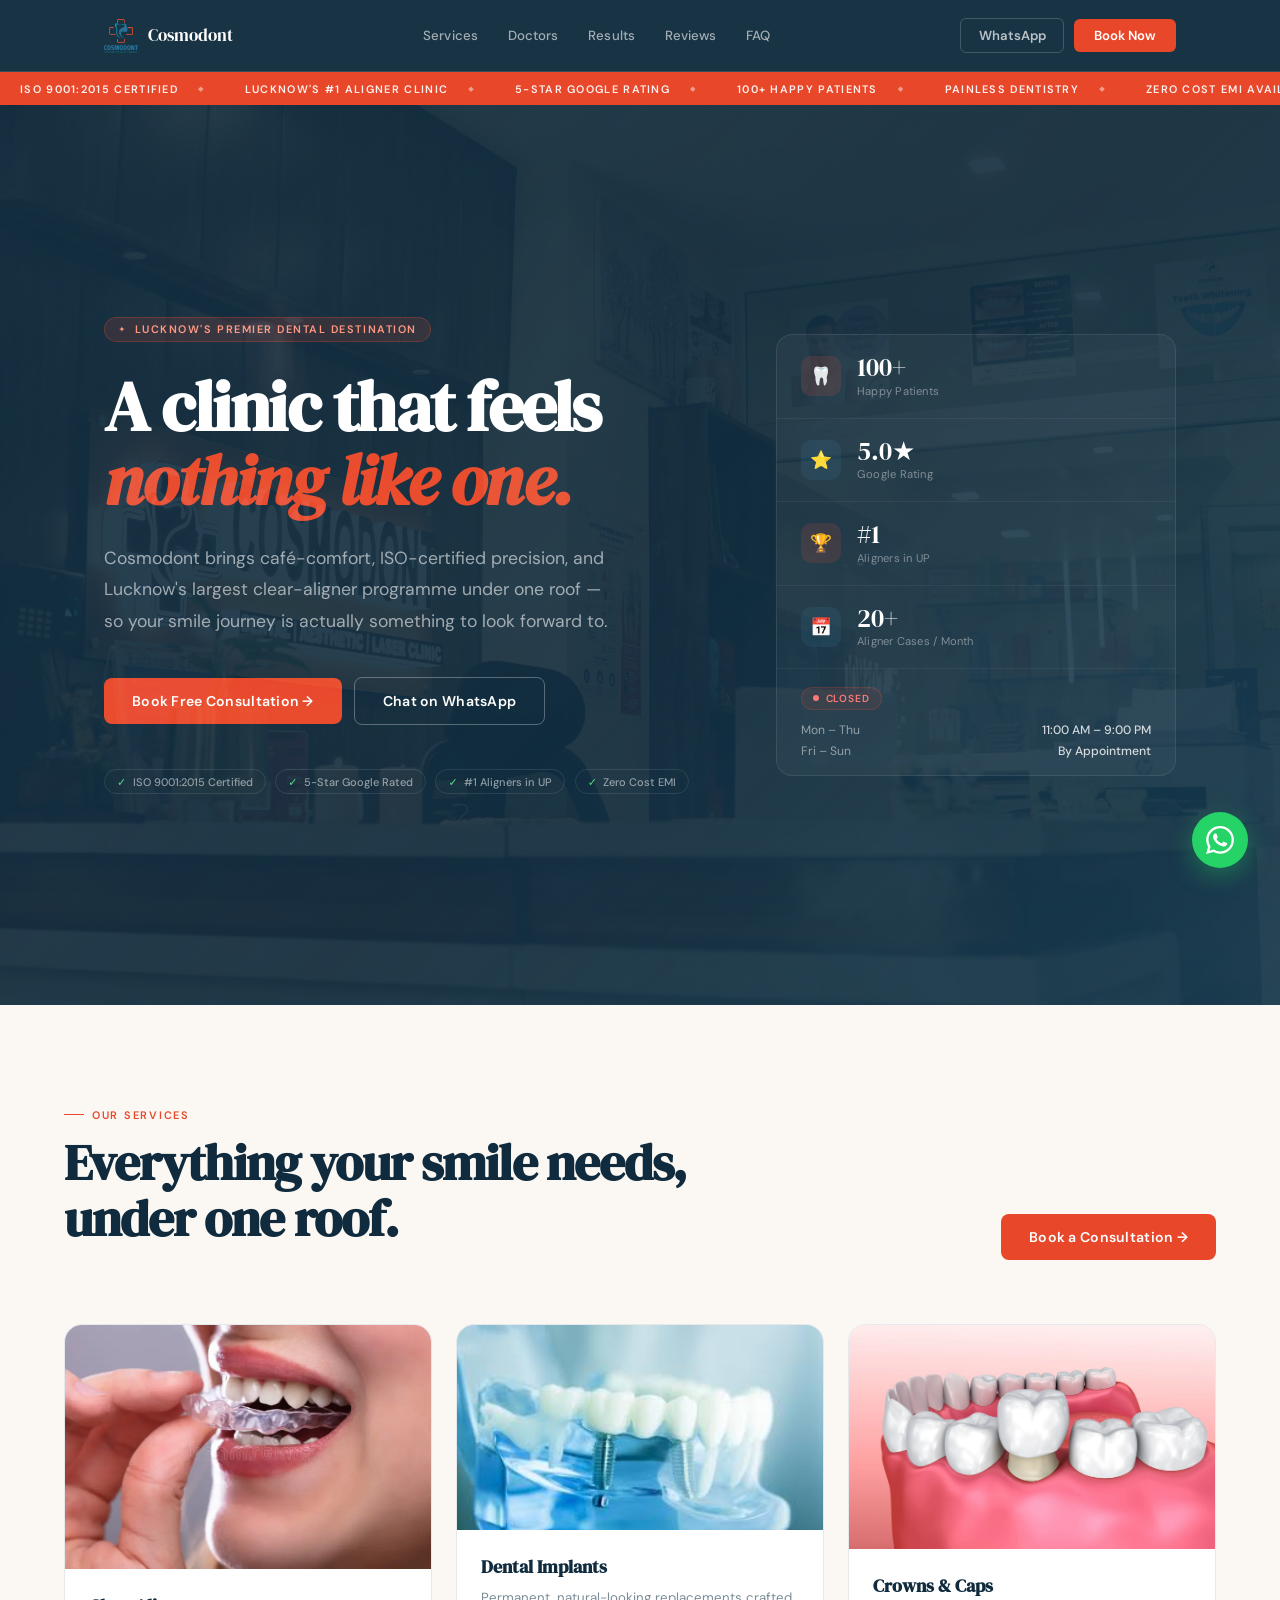
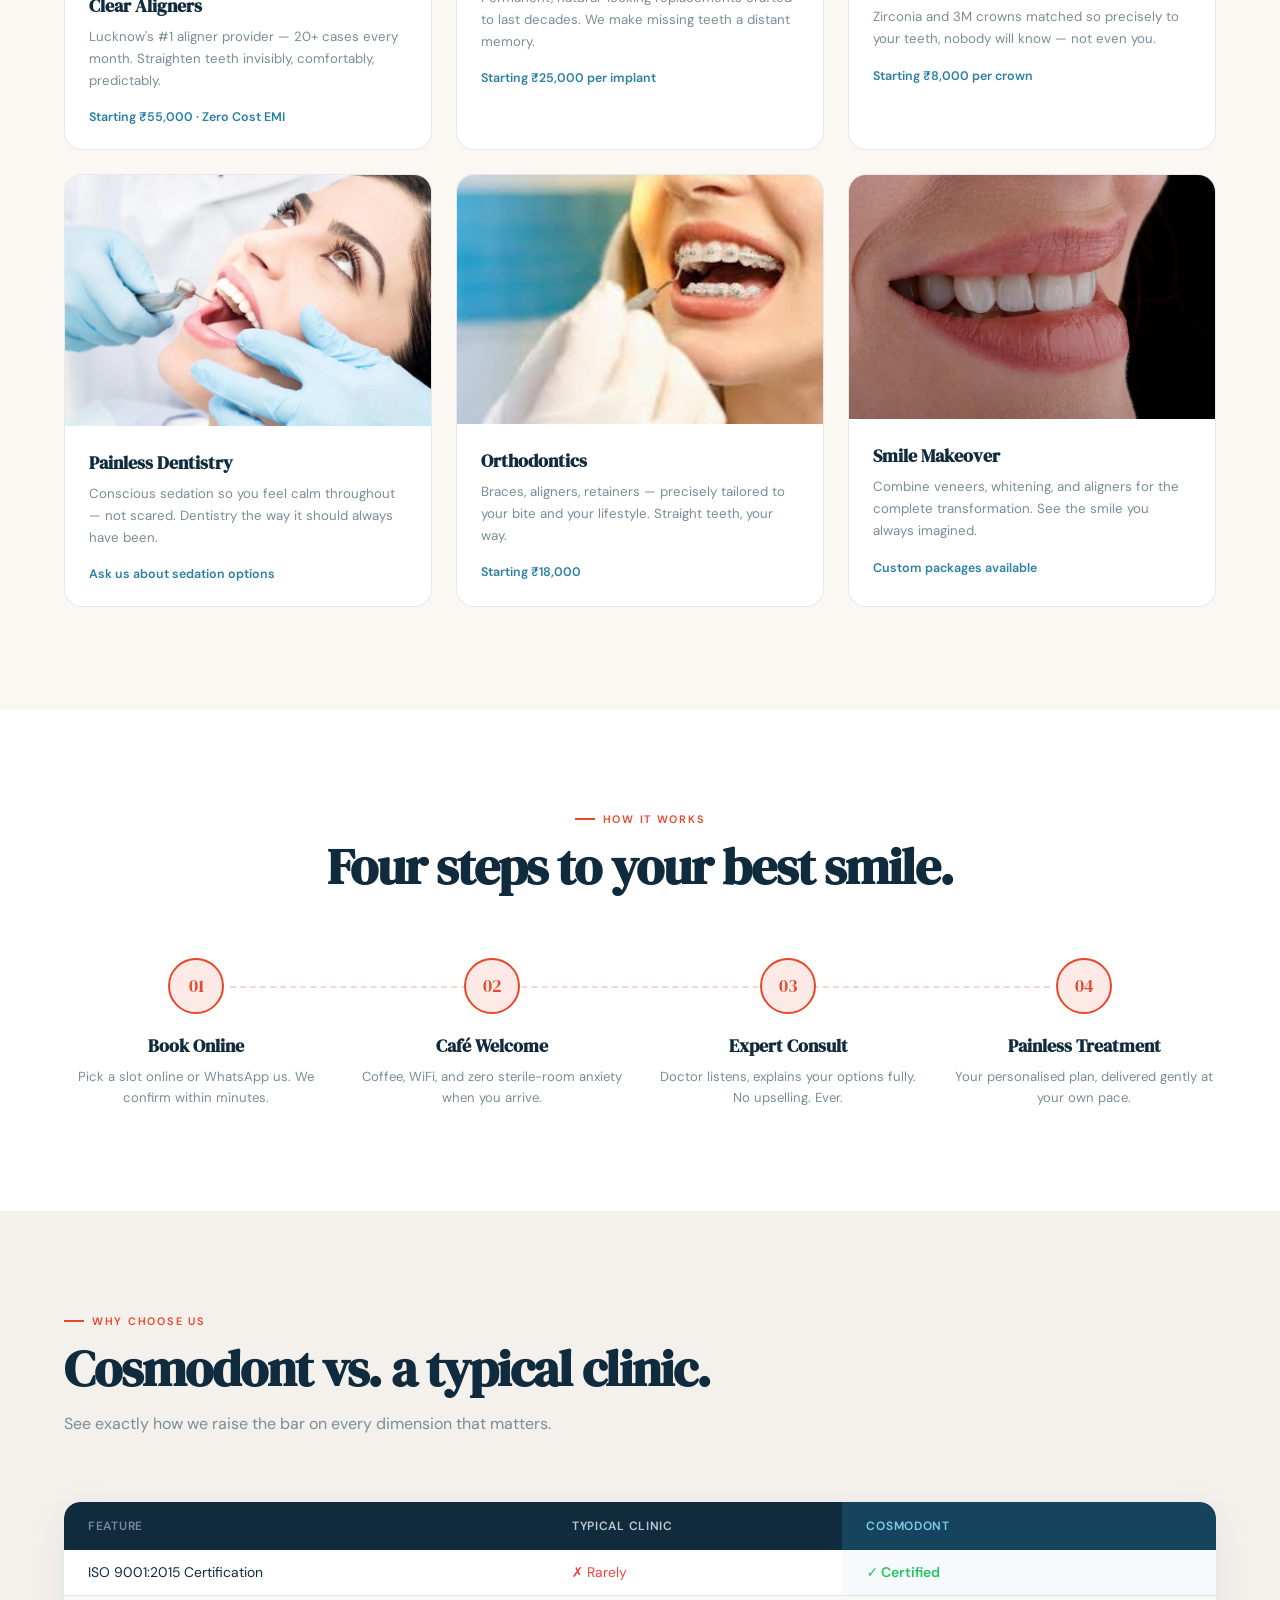
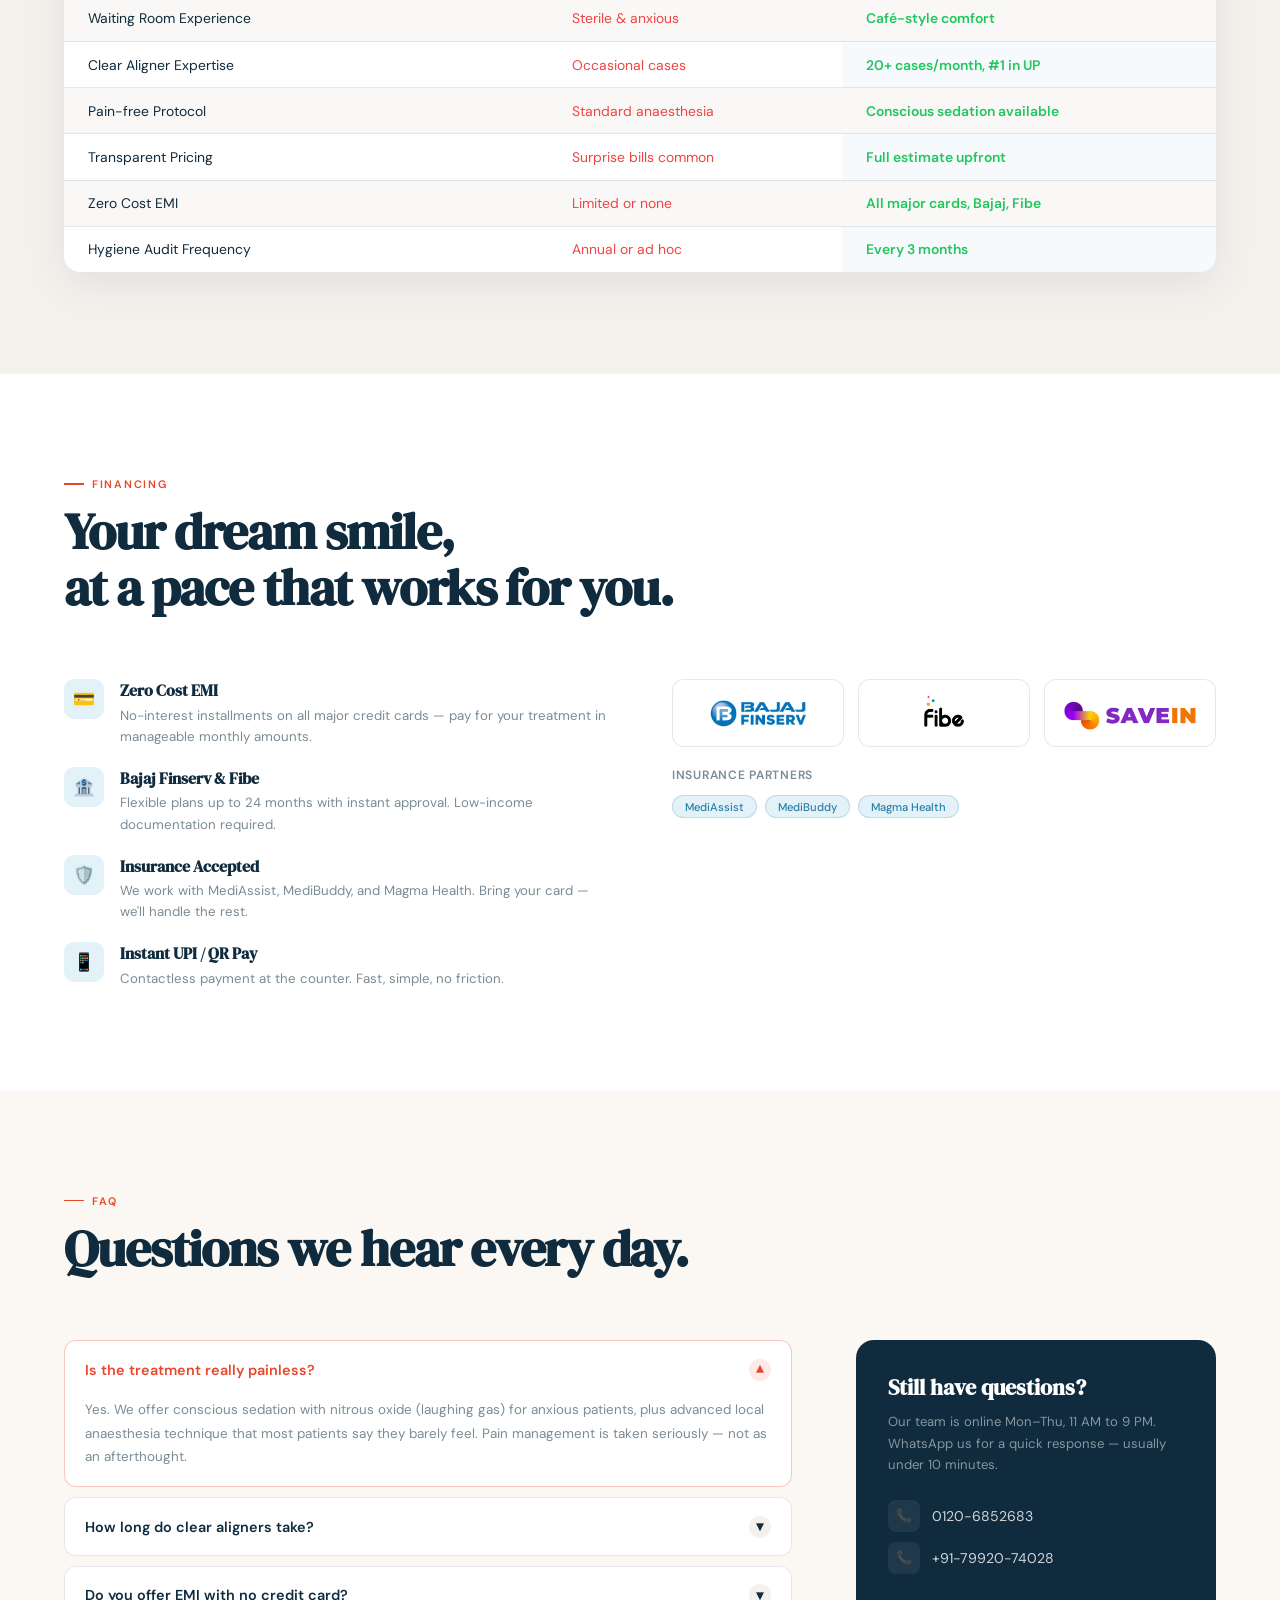
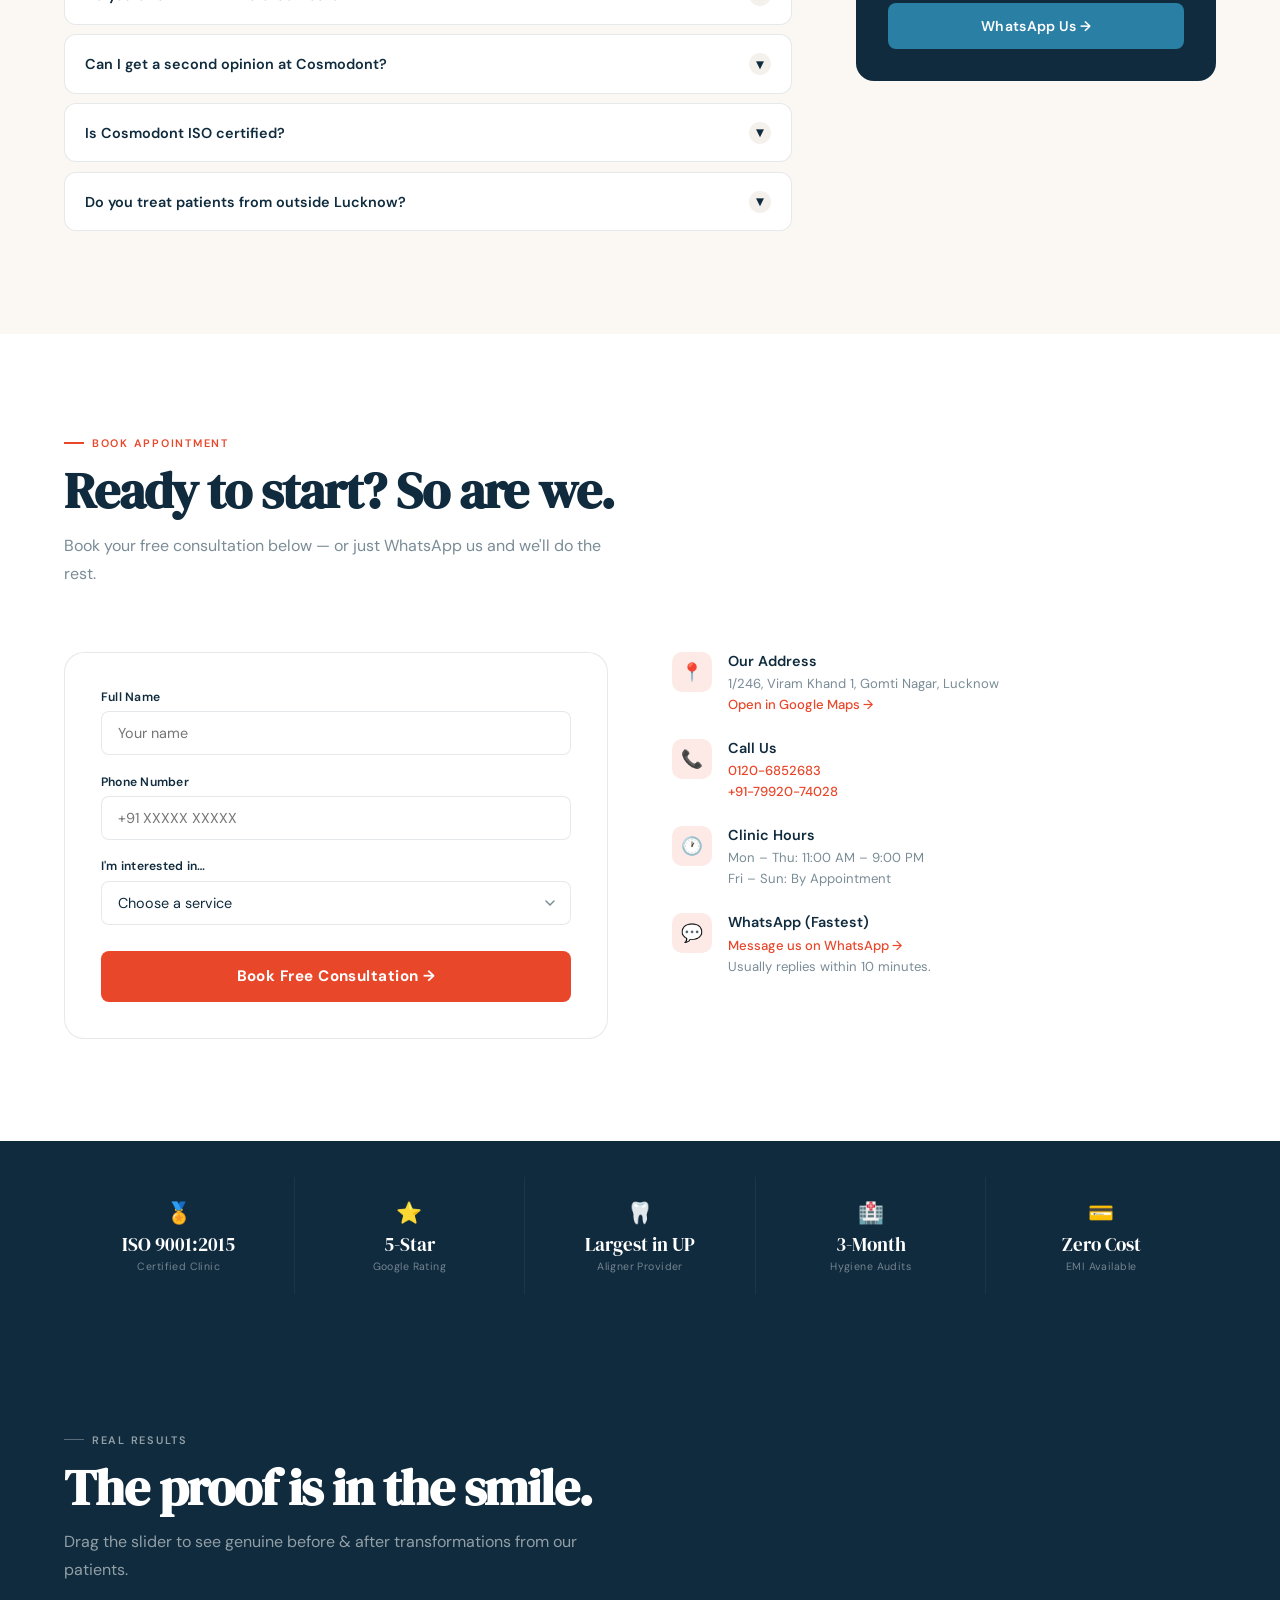
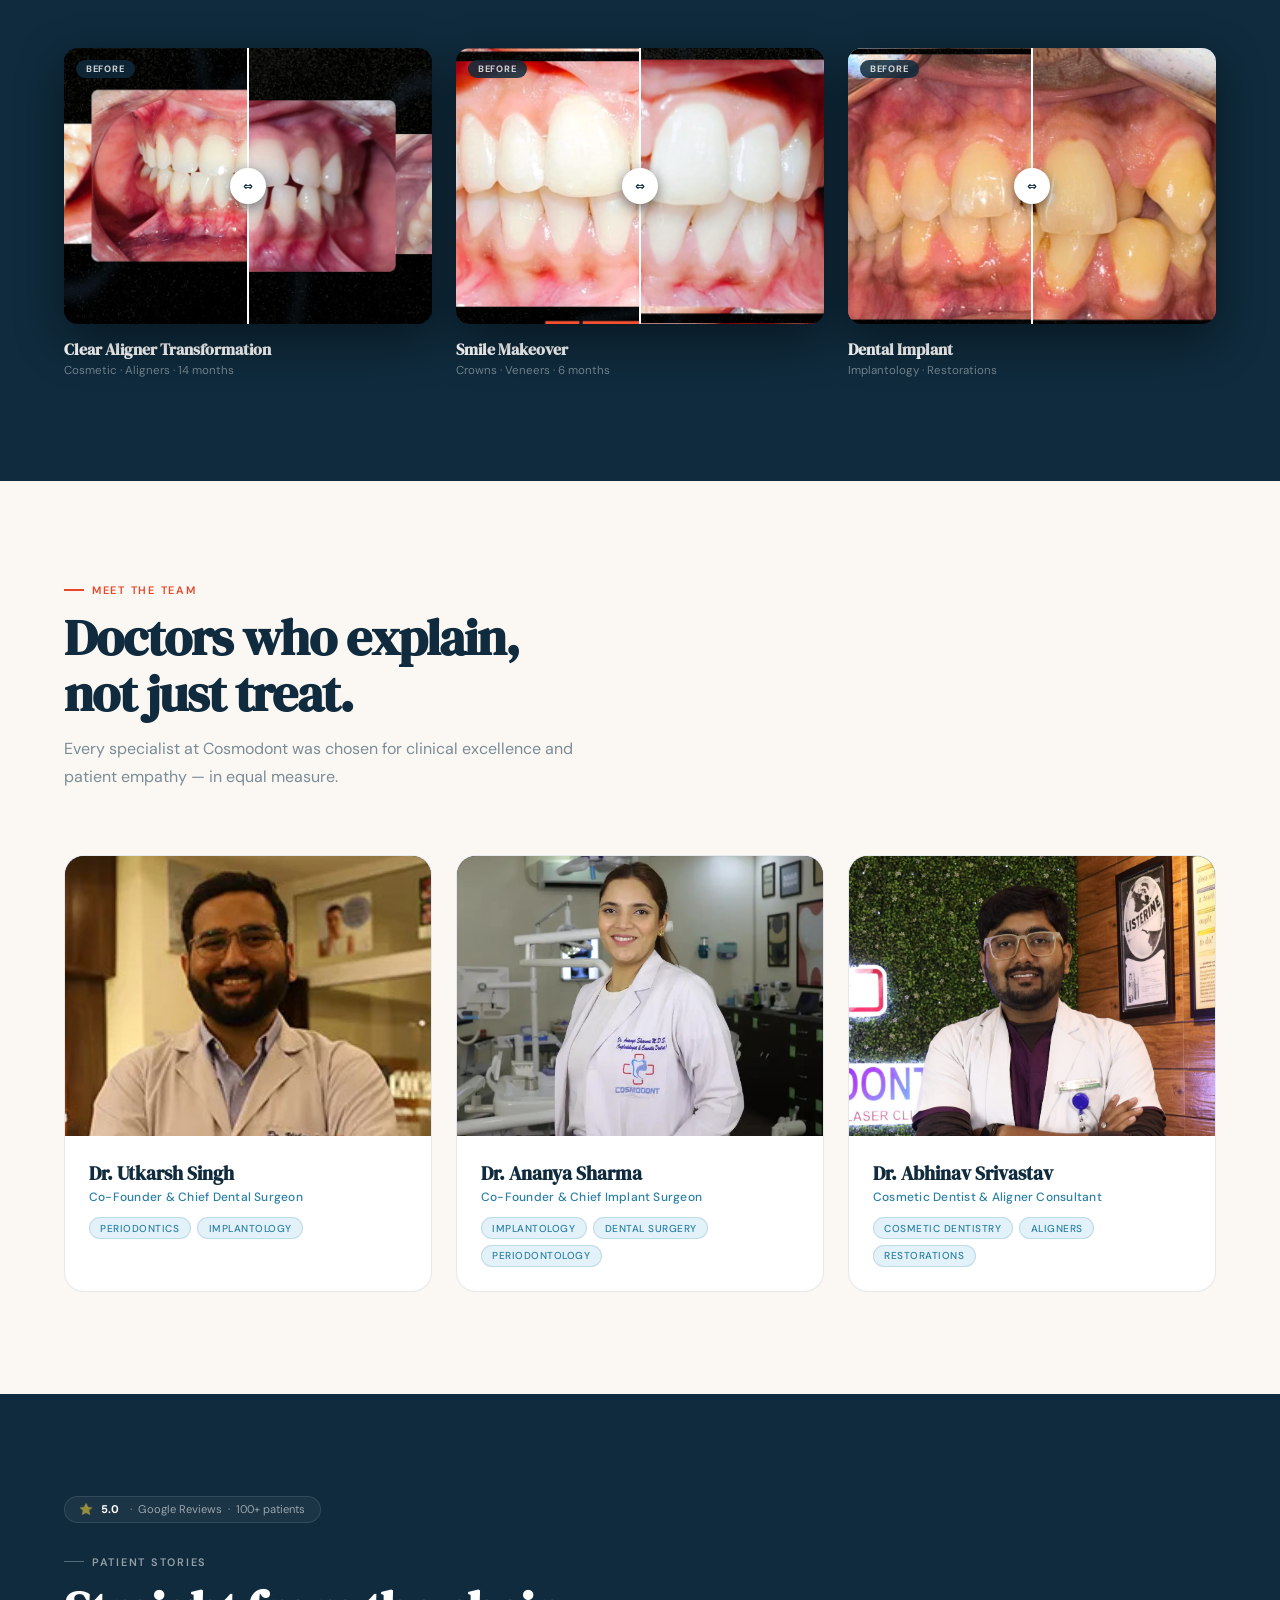
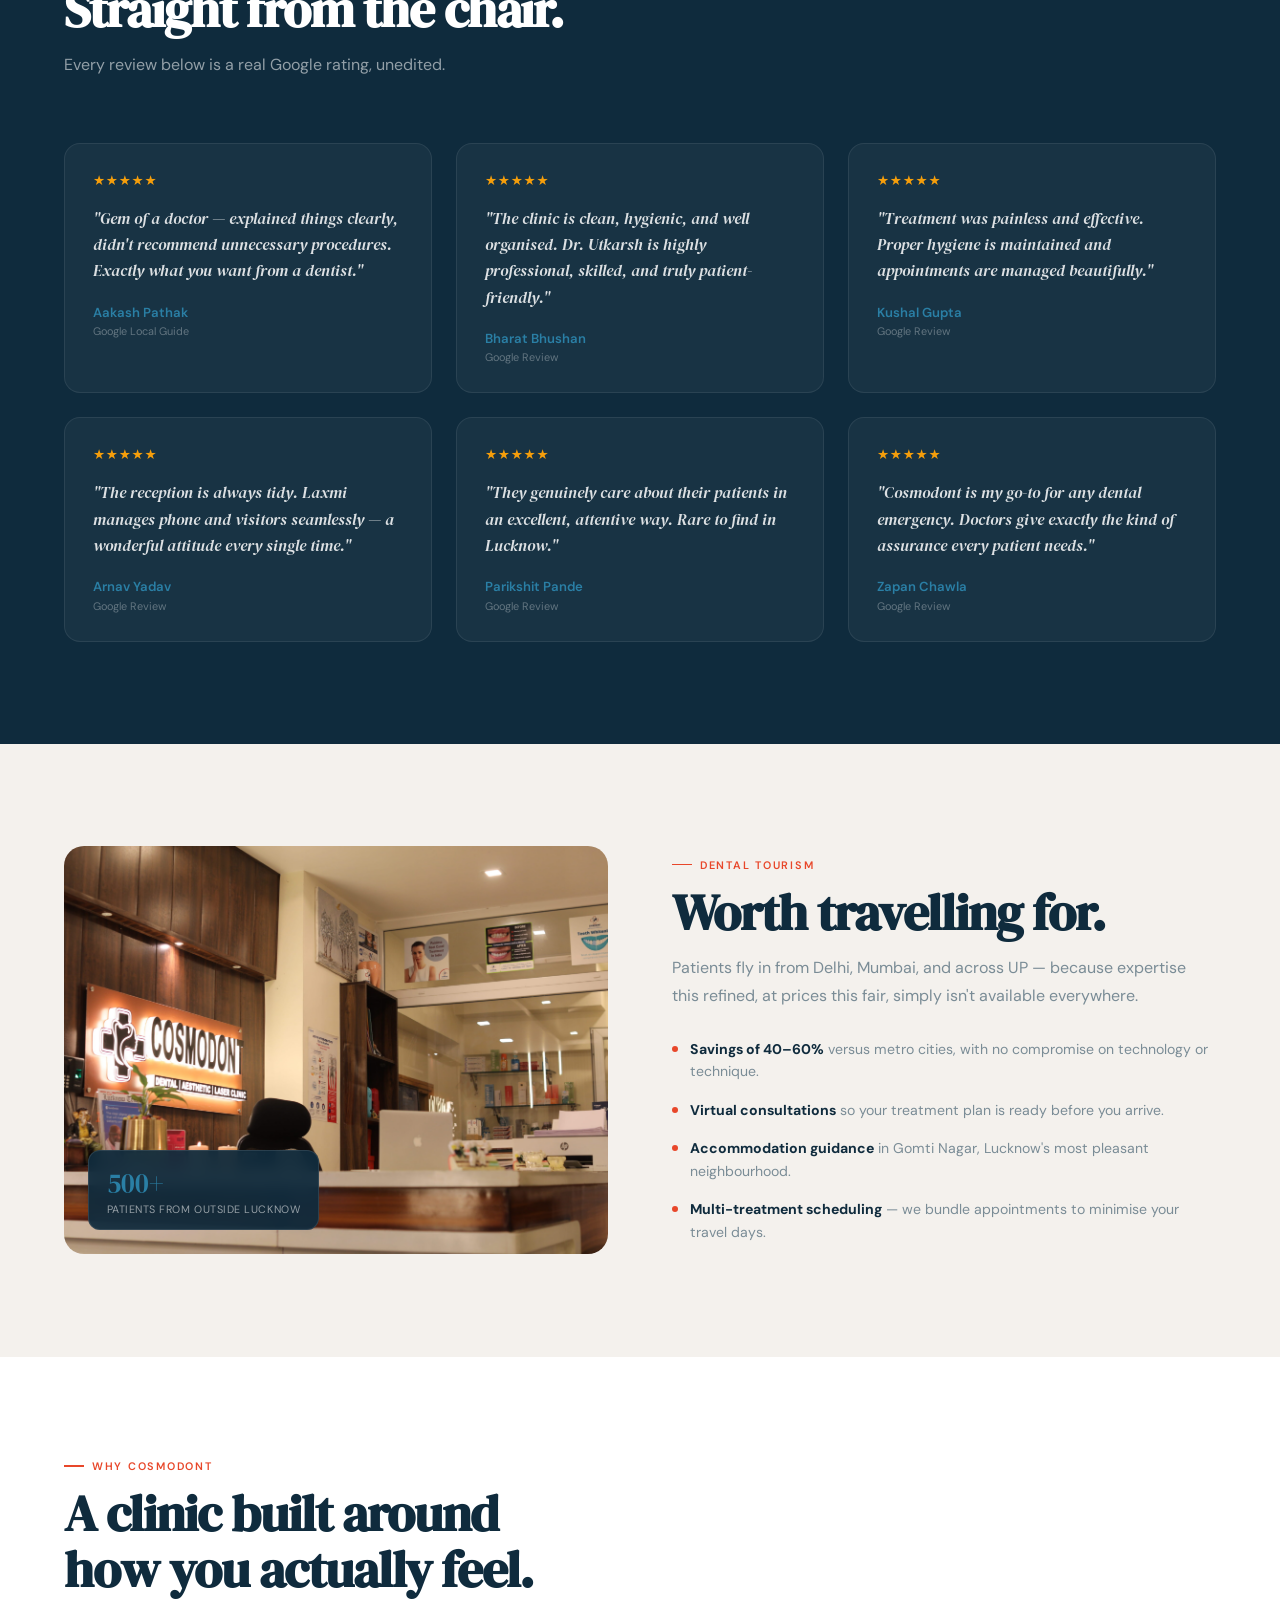
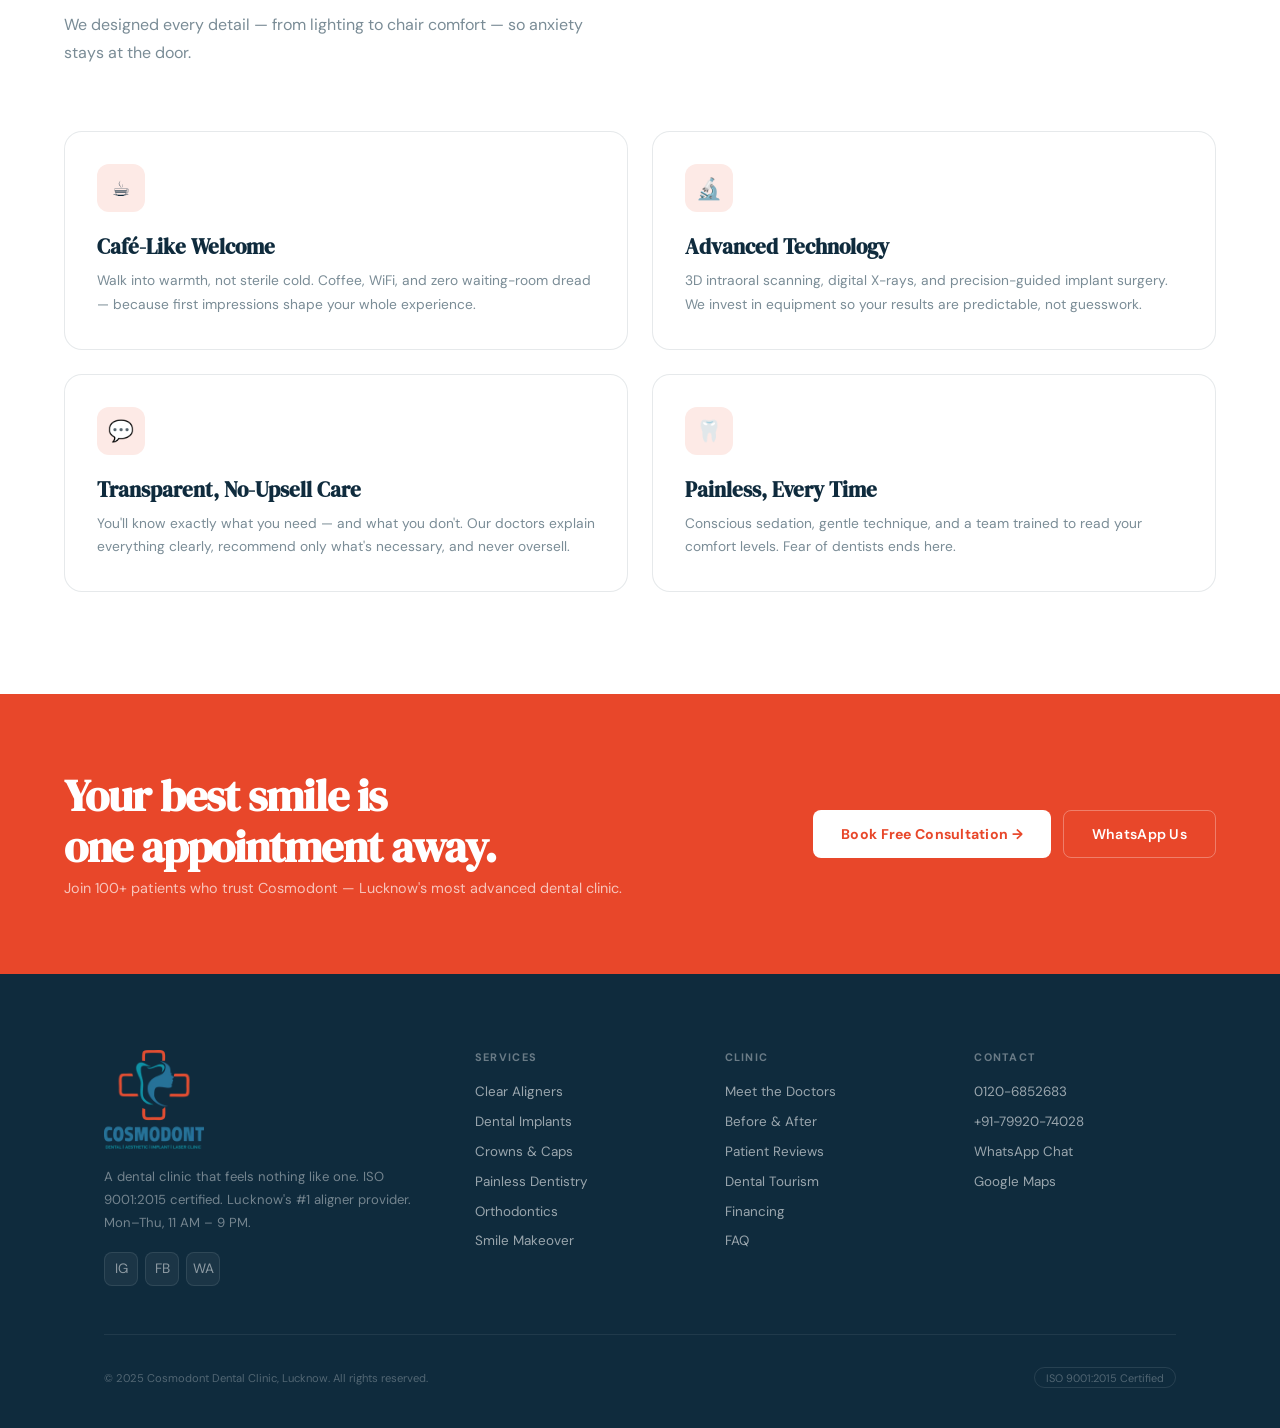
==== commit 844346e5: "feedback fixes" ====
--- a/bleeding-edge/index.html
+++ b/bleeding-edge/index.html
@@ -169,10 +169,11 @@
   margin-top: var(--nav-h);
 }
 .marquee-track {
-  display: flex; white-space: nowrap;
-  animation: marqueeScroll 32s linear infinite;
+  display: flex; white-space: nowrap; width: max-content;
+  animation: marqueeScroll 20s linear infinite;
 }
 .marquee-track:hover { animation-play-state: paused; }
+@media (max-width: 768px) { .marquee-track { animation-duration: 25s; } }
 .marquee-item {
   display: inline-flex; align-items: center; gap: 1.25rem;
   padding: 0 1.25rem;
